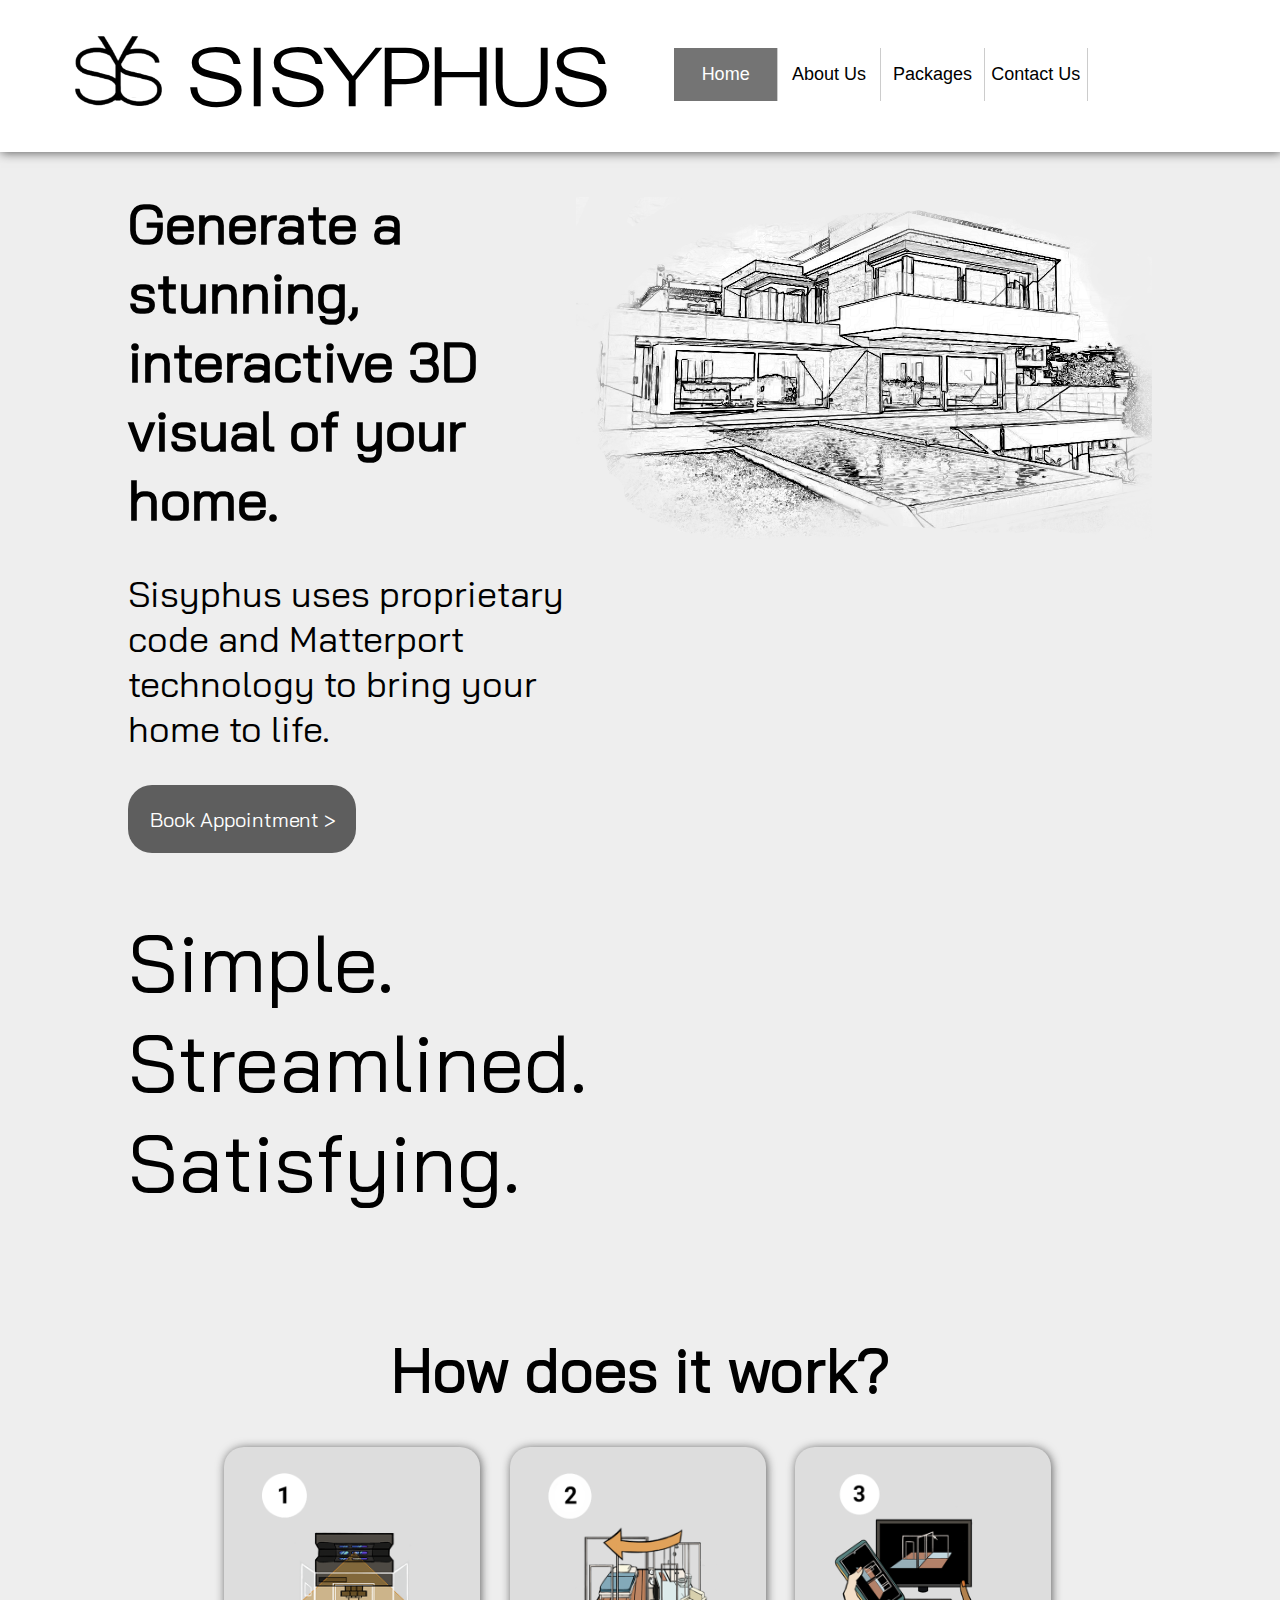
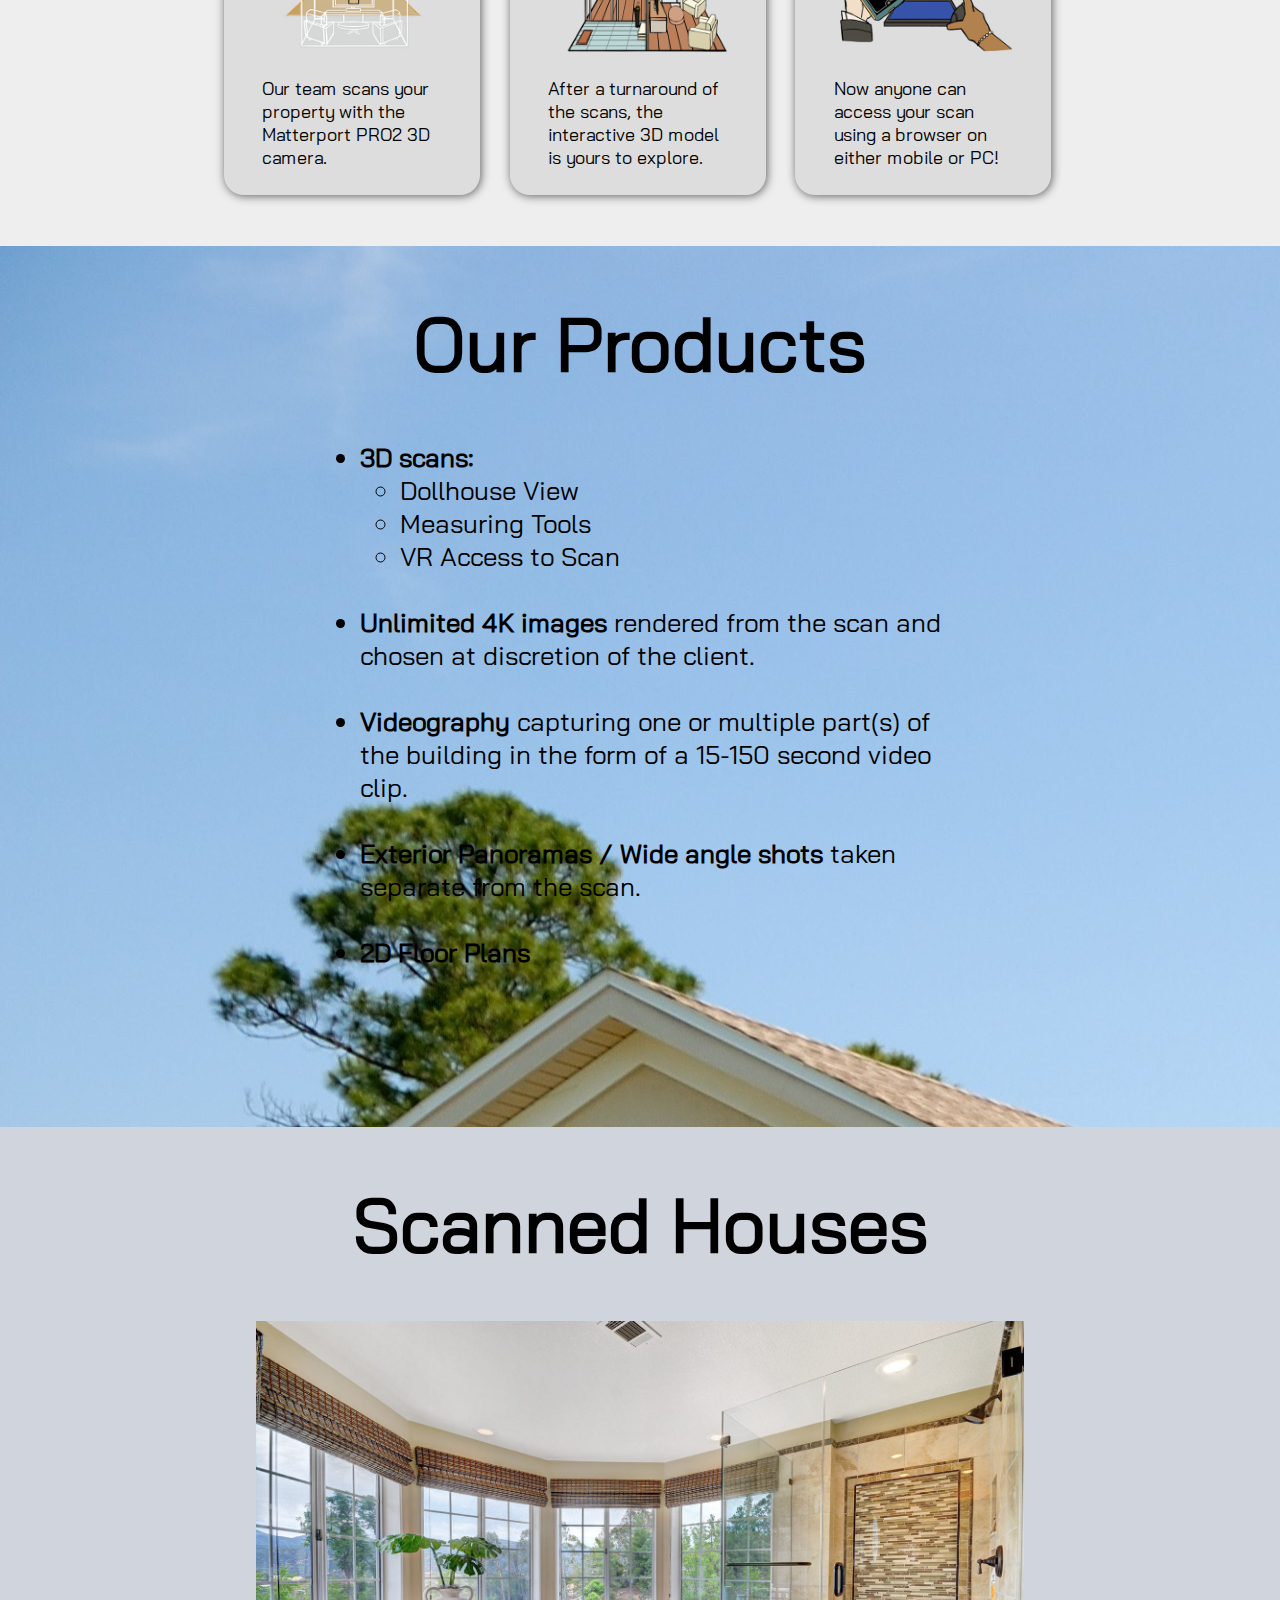
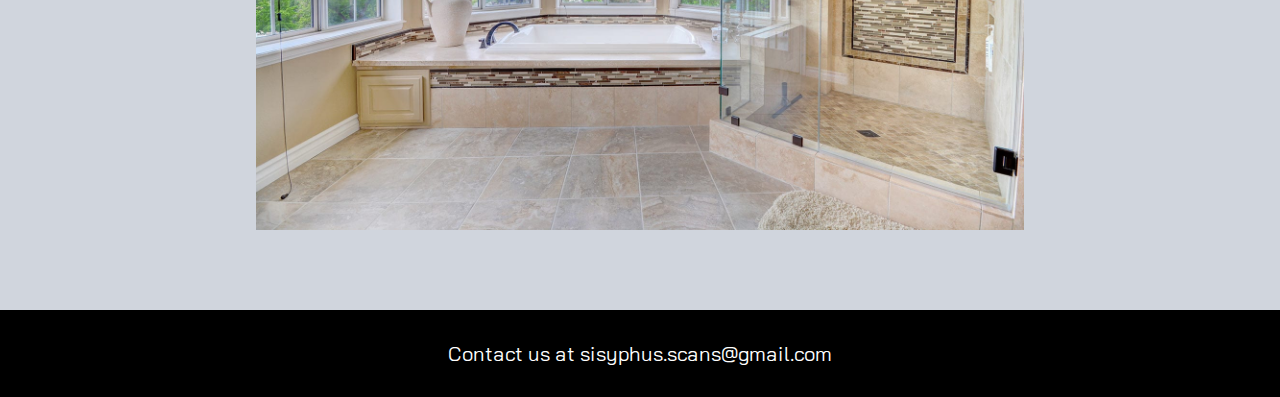
==== index.html @ 2f31d8e6 "Improved Responsive Support" ====
<!DOCTYPE html PUBLIC "-//W3C//DTD XHTML 1.0 Transitional//EN" "http://www.w3.org/TR/xhtml1/DTD/xhtml1-transitional.dtd">

<html xmlns="http://www.w3.org/1999/xhtml">

    <head>
        <meta http-equiv="Content-Type" content="text/html; charset=utf-8" />
        <meta name="viewport" content="width=device-width, initial-scale=1.0">

        <title>Home</title>

        <script defer src="scripts/slideshow.js"></script>
        <link rel="stylesheet" href="stylesheets/styles.css"/>
        <link rel="shortcut icon" type="image/png" href="resources/favicon-32x32.png"/>
    </head>

    <body>
        <div class="topnav">
            <a id="nav_start" href="contact.html">Contact Us</a>
            <a href="packages.html">Packages</a>
            <a href="about_us.html">About Us</a>
            <a class="active" href="index.html">Home</a>

            <div id="title_box">
                <h1>SISYPHUS</h1>
                <img src="resources/logo.png" >
            </div>
        </div>
        
        <div class="content">
            <div id="i_strip_1">
                <div id="i_strip_1_box">
                    <div id="i_strip_1_img_1">
                        <img src="resources/wireframe.png" />
                    </div>
                    <div id="i_strip_1_text">
                        <h1>Generate a stunning, interactive 3D visual of your home.</h1>
                        <p>Sisyphus uses proprietary code and Matterport technology to bring your home to life.</p>
                        <br/>
                        <a href="contact.html">Book Appointment ></a>
                        <p style="font-size: 80px; width: 240px;">Simple. Streamlined. Satisfying.</p>
                    </div>
                </div>
            </div>

            <div id="i_strip_2">
                <h1>How does it work?</h1>
                <div id="i_strip_2_box_1">
                    <img src="resources/banner_1.png" />
                    <p>Our team scans your property with the Matterport PRO2 3D camera.</p>
                </div>
                <div id="i_strip_2_box_2">
                    <img src="resources/banner_2.png" />
                    <p>After a turnaround of the scans, the interactive 3D model is yours to explore.</p>
                </div>
                <div id="i_strip_2_box_3">
                    <img src="resources/banner_3.png" />
                    <p>Now anyone can access your scan using a browser on either mobile or PC!</p>
                </div>
            </div>

            <div id="i_strip_3">
                <div id="i_strip_3_text">
                    <h1>Our Products</h1>
                    <ul id="product_list">
                        <li>
                            <strong>3D scans:</strong>
                        </li>
                        <li style="list-style-type:none">
                            <ul>
                                <li>Dollhouse View</li>
                                <li>Measuring Tools</li>
                                <li>VR Access to Scan</li>
                            </ul>
                        </li>
                        <br/>
                        <li><strong>Unlimited 4K images</strong> rendered from the scan and chosen at discretion of the client.</li>
                        <br/>
                        <li><strong>Videography</strong> capturing one or multiple part(s) of the building in the form of a 15-150 second video clip.</li>
                        <br/>
                        <li><strong>Exterior Panoramas / Wide angle shots</strong> taken separate from the scan.</li>
                        <br/>
                        <li><strong>2D Floor Plans</strong></li>
                        <br/>
                        <br/>
                        <br/>
                        <br/>
                    </ul>
                </div>
            </div>

            <div id="i_strip_4">
                <h1>Scanned Houses</h1>

                <div class="slideshow">
                    <img class="slide" src="resources/1.png"/>
                    <img class="slide" src="resources/2.png"/>
                    <img class="slide" src="resources/3.png"/>
                    <img class="slide" src="resources/4.png"/>
                    <img class="slide" src="resources/5.png"/>
                    <img class="slide" src="resources/6.png"/>
                </div>

                <br/>
                <br/>
                <br/>
                <br/>
            </div>

            <div class="footer">
                <p>Contact us at sisyphus.scans@gmail.com</p>
            </div>
        </div>
    </body>
</html>
---- stylesheets/styles.css ----
@charset "utf-8";

@font-face {
	font-family: Fahkwang; 
	src: url("../fonts/Fahkwang-ExtraLight.ttf");
}

@font-face {
	font-family: BaiJamjuree;
	src: url("../fonts/BaiJamjuree-Regular.ttf");
}

/*
###################################
Desktop Medium Layout
###################################
*/

@media screen and (min-width: 1600px) {
	/* Navigation Bar */

	.topnav a {
		float: right;
		color: #000;
		text-align: center;
		padding: 16px 0px 16px 0px;
		margin: 48.32px 0px 48.32px 0px;
		width: 8%;
		text-decoration: none;
		font-size: 20px;
		font-family: Helvetica;
		transition: background-color 0.25s ease;
		border-right: solid 1px #CCC;
	}

	.topnav #title_box h1 {
		font-family: Fahkwang;
		font-size: 80px;
		margin: 24px 5% 24px 0px;
		overflow: hidden;
		float: right;
	}

	.topnav #title_box img {
		height: 70px;
		margin: 36px 2% 12px 0px;
		overflow: hidden;
		float: right;
	}

	.topnav {
		background-color: #FFF;
		overflow: hidden;
		top: 0;
		width: 100vw;
		box-shadow: 1px 1px 10px rgb(94, 94, 94);
		position: relative;
		z-index: 1000;
	}

	.topnav a:hover {
		background-color: #ddd;
		color: black;
	}

	.topnav a.active:hover {
		background-color: #ddd;
		color: black;
	}

	.topnav a.active {
		background-color: rgb(116, 116, 116);
		color: white;
	}

	#nav_start {
		margin: 48.32px 25% 48.32px 0px;
	}

	/* Page Setup */

	body {
		margin: 0;
		max-width: 100vw;
		overflow-x: hidden;
		font-family: BaiJamjuree;
		background-color: #EEEEEE;
	}

	.content {
		margin: 0;
	}

	/* Footer */

	.footer {
		background-color: #000;
		float: left;
		position: relative;
		width: 100vw;
		text-align: center;
		color: #fff;
	}

	.footer p {
		padding: 11px 0px 11px 0px;
		font-size: 20px;
	}

	/*
	###############################
	Styling elements for index.html
	###############################
	*/

	/* Div Strip 1 */

	#i_strip_1_box h1 {
		font-size: 55px;
	}

	#i_strip_1_box p {
		font-size: 36px;
	}

	#i_strip_1 {
		float: left;
		width: 100%;
	}

	#i_strip_1_box {
		margin: 0px 10vw 0px 10vw;
		width: 80vw;
	}

	#i_strip_1_text {
		margin: 0px 50% 0px 0px;
		float: left;
		width: 35vw;
	}

	#i_strip_1_img_1 {
		margin: 0px 0px 0px 50%;
		width: 35vw;
		float: right;
		position: relative;
	}

	#i_strip_1_img_1 img {
		width: 45vw;
		top: 5vh;
		right: 0px;
		position: absolute;
	}

	#i_strip_1_text a {
		color: #FFF;
		padding: 21.6px;
		background-color: rgb(94, 94, 94);
		border-radius: 24px;
		text-decoration: none;
		font-size: 20px;
		transition: background-color 0.25s ease;
	}

	#i_strip_1_text a:hover {
		background-color: #b99e16;
		color: #000;
	}

	/* Div Strip 2 */

	#i_strip_2 {
		float: left;
		width: 100vw;
	}

	#i_strip_2_box_1 {
		display: inline-block;
		background-color: #DDD;
		width: 20%;
		margin: 0px 2% 4% 17.5%;
		border-radius: 20px;
		box-shadow: 1px 1px 10px rgb(94, 94, 94);
	}

	#i_strip_2_box_1 img {
		width: 70%;
		margin: 10% 15% 10% 15%;
	}

	#i_strip_2_box_1 p {
		width: 70%;
		margin: 0px 15% 10% 15%;
		text-align: left;
		font-size: 20px;
	}

	#i_strip_2_box_2 {
		display: inline-block;
		background-color: #DDD;
		width: 20%;
		border-radius: 20px;
		box-shadow: 1px 1px 10px rgb(94, 94, 94);
	}

	#i_strip_2_box_2 img {
		width: 70%;
		margin: 10% 15% 10% 15%;
	}

	#i_strip_2_box_2 p {
		width: 70%;
		margin: 0px 15% 10% 15%;
		text-align: left;
		font-size: 20px;
	}

	#i_strip_2_box_3 {
		display: inline-block;
		background-color: #DDD;
		width: 20%;
		margin: 0px 0% 4% 2%;
		border-radius: 20px;
		box-shadow: 1px 1px 10px rgb(94, 94, 94);
	}

	#i_strip_2_box_3 img {
		width: 70%;
		margin: 10% 15% 10% 15%;
	}

	#i_strip_2_box_3 p {
		width: 70%;
		margin: 0px 15% 10% 15%;
		text-align: left;
		font-size: 20px;
	}

	#i_strip_2 h1 {
		text-align: center;
		font-size: 60px;
	}

	/* Div Strip 3 */

	#i_strip_3 {
		background-image: url("../resources/background_strip3.jpg");
		float: left;
		position: relative;
		width: 100vw;
	}

	#i_strip_3_box {
		width: 50vw;
		position: relative;
		left: 25vw;
		right: 25vw;
	}

	#i_strip_3_text {
		width: 50vw;
		margin: 0px 25vw 0px 25vw;
	}

	#i_strip_3_text #product_list {
		position: relative;
		font-size: 26px;
	}

	#i_strip_3_text h1 {
		font-size: 75px;
		text-align: center;
	}

	/* Div Strip 4 */

	#i_strip_4 {
		background-color: rgb(208, 213, 221);
		float: left;
		position: relative;
		width: 100vw;
		text-align: center;
	}

	#i_strip_4 h1 {
		font-size: 75px;
	}

	.slide {
		width: 60vw;
		margin: 0px 20vw 0px 20vw;
	}

	/*
	###############################
	Styling elements for 404.html
	###############################
	*/

	#e404 h1 {
		font-size: 90px;
		text-align: center;
	}

	#e404 p {
		font-size: 45px;
		text-align: center;
	}

	#e404_homepage_button {
		background-color: rgb(94, 94, 94);
		color: #fff;
		font-size: 30px;
		width: 21vw;
		left: 37.5vw;
		padding: 22px;
		position: absolute;
		display: inline;
		text-align: center;
		border-radius: 30px;
		text-decoration: none;
		transition: background-color 0.25s ease;
	}

	#e404_homepage_button:hover {
		background-color: #b99e16;
		color: #000;
	}

	/*
	###############################
	Styling elements for success.html
	###############################
	*/

	#success h1 {
		font-size: 60px;
		text-align: center;
	}

	#success p {
		font-size: 22px;
		text-align: center;
	}

	#success_homepage_button {
		background-color: rgb(94, 94, 94);
		color: #fff;
		font-size: 16px;
		width: 11vw;
		left: 43vw;
		padding: 22px;
		position: absolute;
		display: inline;
		text-align: center;
		border-radius: 25px;
		text-decoration: none;
		transition: background-color 0.25s ease;
	}

	#success_homepage_button:hover {
		background-color: #b99e16;
		color: #000;
	}

	/*
	###############################
	Styling elements for contact.html
	###############################
	*/

	.c_main {
		position: relative;
		width: 35vw;
		left: 32.5vw;
	}

	#contact_form input[type=text] {
		padding: 8px;
		width: 100%;
		border: none;
		border-bottom: solid 2px rgb(94, 94, 94);
		font-family: BaiJamjuree;
		font-size: 20px;
		transition: border-bottom 0.15s ease;
		background: none;
	}

	#contact_form textarea {
		resize: none;
		width: 34.9vw;
		height: 10vh;
		border: none;
		border-bottom: solid 2px rgb(94, 94, 94);
		font-family: BaiJamjuree;
		font-size: 20px;
		transition: border-bottom 0.15s ease;
		background: none;
	}

	#contact_form label {
		font-size: 18px;
		margin-top: 7vh;
		display: block;
	}

	.left {
		display: inline-block;
		width: 44%;
		margin-right: calc(5vw * 0.35);
	}

	.right {
		display: inline-block;
		width: 44%;
		margin-left: calc(4.3vw * 0.35);
	}

	.full {
		display: inline-block;
		width: 34.3vw;
	}

	.msgbox label {
		margin-top: inherit;
		margin-bottom: 1.5vh;
	}

	#form_submit {
		display: inline-block;
		width: 6.8vw;
		font-size: 18px;
		margin-left: calc(34vw * 0.41);
		margin-top: 3vh;
		margin-bottom: 3vh;
	}

	#form_submit button[type=submit] {
		background-color: rgb(94, 94, 94);
		color: #fff;
		padding: calc(0.5 * (1vh + 1vw));
		padding-left: calc(1 * (1vh + 1vw));
		padding-right: calc(1 * (1vh + 1vw));
		border-radius: calc(0.7 * (1vh + 1vw));
		text-decoration: none;
		transition: background-color 0.25s ease;
		font-family: inherit;
		border: none;
	}

	#form_submit button[type=submit]:hover {
		background-color: #b99e16;
		color: #000;
	}

	#contact_form input:focus {
		outline: none;
		border-bottom: solid 2px #b99e16;
	}

	#contact_form input:focus:hover {
		outline: none;
		border-bottom: solid 2px #b99e16;
	}

	#contact_form input:hover {
		outline: none;
		border-bottom: solid 2px #b99e16;
	}

	#contact_form textarea:focus {
		outline: none;
		border-bottom: solid 2px #b99e16;
	}

	#contact_form textarea:focus:hover {
		outline: none;
		border-bottom: solid 2px #b99e16;
	}

	#contact_form textarea:hover {
		outline: none;
		border-bottom: solid 2px #b99e16;
	}

	/*
	###############################
	Styling elements for packages.html
	###############################
	*/

	#p_title_container {
		width: 100%;
		background-image: url("../resources/matterport.png");
		padding: 200px 25%;
		background-repeat: no-repeat;
		background-size: 101%;
		background-position-x: 1700%;
		background-position-y: 30%;
	}

	#p_title {
		text-align: center;
		padding: 3px;
		width: 50%;
		border: 4px solid #E6DECA;
		background-color: rgba(214, 214, 214, 0.22);
		box-shadow: 1px 1px 3px rgb(0, 0, 0);
	}

	#p_title h1 {
		font-size: 60px;
		color: white;
	}

	#p_main_box_1 {
		background-color: #CCC;
		box-shadow: 1px 1px 10px rgb(94, 94, 94);
		display: inline-block;
		vertical-align: top;
		width: 20%;
		height: 800px;
		margin-top: 3%;
		margin-left: 16%;
		border-radius: 20px;
	}

	#p_main_box_1 h1 {
		text-align: center;
		font-size: 36px;
	}

	#p_main_box_1 h2 {
		text-align: center;
		font-size: 20px;
		font-weight: normal;
	}

	#p_main_box_1 h3 {
		text-align: center;
		font-size: 14px;
		font-weight: normal;
	}

	#p_main_box_1 ul {
		margin-top: 60px;
	}

	#p_main_box_1 ul li {
		font-size: 18px;
		margin-top: 15px;
	}

	#p_main_box_2 {
		background-color: #CCC;
		box-shadow: 1px 1px 10px rgb(94, 94, 94);
		display: inline-block;
		vertical-align: top;
		width: 20%;
		height: 800px;
		margin-top: 3%;
		margin-left: 2%;
		border-radius: 20px;
	}

	#p_main_box_2 h1 {
		text-align: center;
		font-size: 36px;
	}

	#p_main_box_2 h2 {
		text-align: center;
		font-size: 20px;
		font-weight: normal;
	}

	#p_main_box_2 h3 {
		text-align: center;
		font-size: 14px;
		font-weight: normal;
	}

	#p_main_box_2 ul {
		margin-top: 60px;
	}

	#p_main_box_2 ul li {
		font-size: 18px;
		margin-top: 15px;
	}

	#p_main_box_3 {
		background-color: #CCC;
		box-shadow: 1px 1px 10px rgb(94, 94, 94);
		display: inline-block;
		vertical-align: top;
		width: 20%;
		height: 800px;
		margin-top: 3%;
		margin-left: 2%;
		border-radius: 20px;
	}

	#p_main_box_3 h1 {
		text-align: center;
		font-size: 36px;
	}

	#p_main_box_3 h2 {
		text-align: center;
		font-size: 20px;
		font-weight: normal;
	}

	#p_main_box_3 h3 {
		text-align: center;
		font-size: 14px;
		font-weight: normal;
	}

	#p_main_box_3 ul {
		margin-top: 60px;
	}

	#p_main_box_3 ul li {
		font-size: 18px;
		margin-top: 20px;
	}

	#p_main_info {
		display: block;
		background-color: #DDD;
		margin-bottom: 4%;
		width: 50%;
		box-shadow: 1px 1px 10px rgb(94, 94, 94);
		margin-left: 25%;
		margin-right: 25%;
		border-radius: 20px;
	}

	#p_main_info ul {
		padding-bottom: 5%;
	}

	#p_main_info ul li {
		font-size: 22px;
		margin-top: 20px;
	}

	#p_main_info h1 {
		text-align: center;
		padding: 3%;
	}
}

/*
###################################
Desktop Small Layout
###################################
*/

@media screen and (min-width: 1280px) and (max-width: 1599px) {
	.topnav a {
		float: right;
		color: #000;
		text-align: center;
		padding: 16px 0px 16px 0px;
		margin: 48.32px 0px 48.32px 0px;
		width: 8%;
		text-decoration: none;
		font-size: 18px;
		font-family: Helvetica;
		transition: background-color 0.25s ease;
		border-right: solid 1px #CCC;
	}

	.topnav #title_box h1 {
		font-family: Fahkwang;
		font-size: 80px;
		margin: 24px 5% 24px 0px;
		overflow: hidden;
		float: right;
	}

	.topnav #title_box img {
		height: 70px;
		margin: 36px 2% 12px 0px;
		overflow: hidden;
		float: right;
	}

	.topnav {
		background-color: #FFF;
		overflow: hidden;
		top: 0;
		width: 100vw;
		box-shadow: 1px 1px 10px rgb(94, 94, 94);
		position: relative;
		z-index: 1000;
	}

	.topnav a:hover {
		background-color: #ddd;
		color: black;
	}

	.topnav a.active:hover {
		background-color: #ddd;
		color: black;
	}

	.topnav a.active {
		background-color: rgb(116, 116, 116);
		color: white;
	}

	#nav_start {
		margin: 48.32px 15% 48.32px 0px;
	}

	/* Page Setup */

	body {
		margin: 0;
		max-width: 100vw;
		overflow-x: hidden;
		font-family: BaiJamjuree;
		background-color: #EEEEEE;
	}

	.content {
		margin: 0;
	}

	/* Footer */

	.footer {
		background-color: #000;
		float: left;
		position: relative;
		width: 100vw;
		text-align: center;
		color: #fff;
	}

	.footer p {
		padding: 11px 0px 11px 0px;
		font-size: 20px;
	}

	/*
	###############################
	Styling elements for index.html
	###############################
	*/

	/* Div Strip 1 */

	#i_strip_1_box h1 {
		font-size: 55px;
	}

	#i_strip_1_box p {
		font-size: 36px;
	}

	#i_strip_1 {
		float: left;
		width: 100%;
	}

	#i_strip_1_box {
		margin: 0px 10vw 0px 10vw;
		width: 80vw;
	}

	#i_strip_1_text {
		margin: 0px 50% 0px 0px;
		float: left;
		width: 35vw;
	}

	#i_strip_1_img_1 {
		margin: 0px 0px 0px 50%;
		width: 35vw;
		float: right;
		position: relative;
	}

	#i_strip_1_img_1 img {
		width: 45vw;
		top: 5vh;
		right: 0px;
		position: absolute;
	}

	#i_strip_1_text a {
		color: #FFF;
		padding: 21.6px;
		background-color: rgb(94, 94, 94);
		border-radius: 24px;
		text-decoration: none;
		font-size: 20px;
		transition: background-color 0.25s ease;
	}

	#i_strip_1_text a:hover {
		background-color: #b99e16;
		color: #000;
	}

	/* Div Strip 2 */

	#i_strip_2 {
		float: left;
		width: 100vw;
	}

	#i_strip_2_box_1 {
		display: inline-block;
		background-color: #DDD;
		width: 20%;
		margin: 0px 2% 4% 17.5%;
		border-radius: 20px;
		box-shadow: 1px 1px 10px rgb(94, 94, 94);
	}

	#i_strip_2_box_1 img {
		width: 70%;
		margin: 10% 15% 10% 15%;
	}

	#i_strip_2_box_1 p {
		width: 70%;
		margin: 0px 15% 10% 15%;
		text-align: left;
		font-size: 18px;
	}

	#i_strip_2_box_2 {
		display: inline-block;
		background-color: #DDD;
		width: 20%;
		border-radius: 20px;
		box-shadow: 1px 1px 10px rgb(94, 94, 94);
	}

	#i_strip_2_box_2 img {
		width: 70%;
		margin: 10% 15% 10% 15%;
	}

	#i_strip_2_box_2 p {
		width: 70%;
		margin: 0px 15% 10% 15%;
		text-align: left;
		font-size: 18px;
	}

	#i_strip_2_box_3 {
		display: inline-block;
		background-color: #DDD;
		width: 20%;
		margin: 0px 0% 4% 2%;
		border-radius: 20px;
		box-shadow: 1px 1px 10px rgb(94, 94, 94);
	}

	#i_strip_2_box_3 img {
		width: 70%;
		margin: 10% 15% 10% 15%;
	}

	#i_strip_2_box_3 p {
		width: 70%;
		margin: 0px 15% 10% 15%;
		text-align: left;
		font-size: 18px;
	}

	#i_strip_2 h1 {
		text-align: center;
		font-size: 60px;
	}

	/* Div Strip 3 */

	#i_strip_3 {
		background-image: url("../resources/background_strip3.jpg");
		float: left;
		position: relative;
		width: 100vw;
	}

	#i_strip_3_box {
		width: 50vw;
		position: relative;
		left: 25vw;
		right: 25vw;
	}

	#i_strip_3_text {
		width: 50vw;
		margin: 0px 25vw 0px 25vw;
	}

	#i_strip_3_text #product_list {
		position: relative;
		font-size: 26px;
	}

	#i_strip_3_text h1 {
		font-size: 75px;
		text-align: center;
	}

	/* Div Strip 4 */

	#i_strip_4 {
		background-color: rgb(208, 213, 221);
		float: left;
		position: relative;
		width: 100vw;
		text-align: center;
	}

	#i_strip_4 h1 {
		font-size: 75px;
	}

	.slide {
		width: 60vw;
		margin: 0px 20vw 0px 20vw;
	}

	/*
	###############################
	Styling elements for 404.html
	###############################
	*/

	#e404 h1 {
		font-size: 90px;
		text-align: center;
	}

	#e404 p {
		font-size: 45px;
		text-align: center;
	}

	#e404_homepage_button {
		background-color: rgb(94, 94, 94);
		color: #fff;
		font-size: 30px;
		width: 21vw;
		left: 37.5vw;
		padding: 22px;
		position: absolute;
		display: inline;
		text-align: center;
		border-radius: 30px;
		text-decoration: none;
		transition: background-color 0.25s ease;
	}

	#e404_homepage_button:hover {
		background-color: #b99e16;
		color: #000;
	}

	/*
	###############################
	Styling elements for success.html
	###############################
	*/

	#success h1 {
		font-size: 60px;
		text-align: center;
	}

	#success p {
		font-size: 22px;
		text-align: center;
	}

	#success_homepage_button {
		background-color: rgb(94, 94, 94);
		color: #fff;
		font-size: 16px;
		width: 11vw;
		left: 43vw;
		padding: 22px;
		position: absolute;
		display: inline;
		text-align: center;
		border-radius: 25px;
		text-decoration: none;
		transition: background-color 0.25s ease;
	}

	#success_homepage_button:hover {
		background-color: #b99e16;
		color: #000;
	}

	/*
	###############################
	Styling elements for contact.html
	###############################
	*/

	.c_main {
		position: relative;
		width: 35vw;
		left: 32.5vw;
	}

	#contact_form input[type=text] {
		padding: 8px;
		width: 100%;
		border: none;
		border-bottom: solid 2px rgb(94, 94, 94);
		font-family: BaiJamjuree;
		font-size: 20px;
		transition: border-bottom 0.15s ease;
		background: none;
	}

	#contact_form textarea {
		resize: none;
		width: 34.9vw;
		height: 10vh;
		border: none;
		border-bottom: solid 2px rgb(94, 94, 94);
		font-family: BaiJamjuree;
		font-size: 20px;
		transition: border-bottom 0.15s ease;
		background: none;
	}

	#contact_form label {
		font-size: 18px;
		margin-top: 7vh;
		display: block;
	}

	.left {
		display: inline-block;
		width: 44%;
		margin-right: calc(5vw * 0.35);
	}

	.right {
		display: inline-block;
		width: 44%;
		margin-left: calc(4.3vw * 0.35);
	}

	.full {
		display: inline-block;
		width: 34.3vw;
	}

	.msgbox label {
		margin-top: inherit;
		margin-bottom: 1.5vh;
	}

	#form_submit {
		display: inline-block;
		width: 6.8vw;
		font-size: 18px;
		margin-left: calc(34vw * 0.41);
		margin-top: 3vh;
		margin-bottom: 3vh;
	}

	#form_submit button[type=submit] {
		background-color: rgb(94, 94, 94);
		color: #fff;
		padding: calc(0.5 * (1vh + 1vw));
		padding-left: calc(1 * (1vh + 1vw));
		padding-right: calc(1 * (1vh + 1vw));
		border-radius: calc(0.7 * (1vh + 1vw));
		text-decoration: none;
		transition: background-color 0.25s ease;
		font-family: inherit;
		border: none;
	}

	#form_submit button[type=submit]:hover {
		background-color: #b99e16;
		color: #000;
	}

	#contact_form input:focus {
		outline: none;
		border-bottom: solid 2px #b99e16;
	}

	#contact_form input:focus:hover {
		outline: none;
		border-bottom: solid 2px #b99e16;
	}

	#contact_form input:hover {
		outline: none;
		border-bottom: solid 2px #b99e16;
	}

	#contact_form textarea:focus {
		outline: none;
		border-bottom: solid 2px #b99e16;
	}

	#contact_form textarea:focus:hover {
		outline: none;
		border-bottom: solid 2px #b99e16;
	}

	#contact_form textarea:hover {
		outline: none;
		border-bottom: solid 2px #b99e16;
	}

	/*
	###############################
	Styling elements for packages.html
	###############################
	*/

	#p_title_container {
		width: 100%;
		background-image: url("../resources/matterport.png");
		padding: 200px 25%;
		background-repeat: no-repeat;
		background-size: 101%;
		background-position-x: 1700%;
		background-position-y: 30%;
	}

	#p_title {
		text-align: center;
		padding: 3px;
		width: 50%;
		border: 4px solid #E6DECA;
		background-color: rgba(214, 214, 214, 0.22);
		box-shadow: 1px 1px 3px rgb(0, 0, 0);
	}

	#p_title h1 {
		font-size: 60px;
		color: white;
	}

	#p_main_box_1 {
		background-color: #CCC;
		box-shadow: 1px 1px 10px rgb(94, 94, 94);
		display: inline-block;
		vertical-align: top;
		width: 20%;
		height: 800px;
		margin-top: 3%;
		margin-left: 16%;
		border-radius: 20px;
	}

	#p_main_box_1 h1 {
		text-align: center;
		font-size: 36px;
	}

	#p_main_box_1 h2 {
		text-align: center;
		font-size: 20px;
		font-weight: normal;
	}

	#p_main_box_1 h3 {
		text-align: center;
		font-size: 14px;
		font-weight: normal;
	}

	#p_main_box_1 ul {
		margin-top: 60px;
	}

	#p_main_box_1 ul li {
		font-size: 18px;
		margin-top: 15px;
	}

	#p_main_box_2 {
		background-color: #CCC;
		box-shadow: 1px 1px 10px rgb(94, 94, 94);
		display: inline-block;
		vertical-align: top;
		width: 20%;
		height: 800px;
		margin-top: 3%;
		margin-left: 2%;
		border-radius: 20px;
	}

	#p_main_box_2 h1 {
		text-align: center;
		font-size: 36px;
	}

	#p_main_box_2 h2 {
		text-align: center;
		font-size: 20px;
		font-weight: normal;
	}

	#p_main_box_2 h3 {
		text-align: center;
		font-size: 14px;
		font-weight: normal;
	}

	#p_main_box_2 ul {
		margin-top: 60px;
	}

	#p_main_box_2 ul li {
		font-size: 18px;
		margin-top: 15px;
	}

	#p_main_box_3 {
		background-color: #CCC;
		box-shadow: 1px 1px 10px rgb(94, 94, 94);
		display: inline-block;
		vertical-align: top;
		width: 20%;
		height: 800px;
		margin-top: 3%;
		margin-left: 2%;
		border-radius: 20px;
	}

	#p_main_box_3 h1 {
		text-align: center;
		font-size: 36px;
	}

	#p_main_box_3 h2 {
		text-align: center;
		font-size: 20px;
		font-weight: normal;
	}

	#p_main_box_3 h3 {
		text-align: center;
		font-size: 14px;
		font-weight: normal;
	}

	#p_main_box_3 ul {
		margin-top: 60px;
	}

	#p_main_box_3 ul li {
		font-size: 18px;
		margin-top: 20px;
	}

	#p_main_info {
		display: block;
		background-color: #DDD;
		margin-bottom: 4%;
		width: 50%;
		box-shadow: 1px 1px 10px rgb(94, 94, 94);
		margin-left: 25%;
		margin-right: 25%;
		border-radius: 20px;
	}

	#p_main_info ul {
		padding-bottom: 5%;
	}

	#p_main_info ul li {
		font-size: 22px;
		margin-top: 20px;
	}

	#p_main_info h1 {
		text-align: center;
		padding: 3%;
	}
}

/*
#######################################
X-Small Landscape Layout
#######################################
*/

@media screen and (max-width: 1279px) {
	.topnav a {
		display: none;
	}

	.topnav #title_box h1 {
		font-family: Fahkwang;
		font-size: 80px;
		margin: 24px 40% 24px 0px;
		overflow: hidden;
		float: right;
	}

	.topnav #title_box img {
		height: 70px;
		margin: 36px 2% 12px 0px;
		overflow: hidden;
		float: right;
	}

	.topnav {
		background-color: #FFF;
		overflow: hidden;
		top: 0;
		width: 100vw;
		box-shadow: 1px 1px 10px rgb(94, 94, 94);
		position: relative;
		z-index: 1000;
	}

	/*
	.topnav a:hover {
		background-color: #ddd;
		color: black;
	}

	.topnav a.active:hover {
		background-color: #ddd;
		color: black;
	}

	.topnav a.active {
		background-color: rgb(116, 116, 116);
		color: white;
	}

	#nav_start {
		margin: 48.32px 15% 48.32px 0px;
	}
	*/

	/* Page Setup */

	body {
		margin: 0;
		max-width: 100vw;
		overflow-x: hidden;
		font-family: BaiJamjuree;
		background-color: #EEEEEE;
	}

	.content {
		margin: 0;
	}

	/* Footer */

	.footer {
		background-color: #000;
		float: left;
		position: relative;
		width: 100vw;
		text-align: center;
		color: #fff;
	}

	.footer p {
		padding: 11px 0px 11px 0px;
		font-size: 20px;
	}

	/*
	###############################
	Styling elements for index.html
	###############################
	*/

	/* Div Strip 1 */

	#i_strip_1_box h1 {
		font-size: 55px;
	}

	#i_strip_1_box p {
		font-size: 36px;
	}

	#i_strip_1 {
		float: left;
		width: 100%;
	}

	#i_strip_1_box {
		margin: 0px 10vw 0px 10vw;
		width: 80vw;
	}

	#i_strip_1_text {
		margin: 0px 0px 0px 0px;
		width: 100%;
		display: block;
	}

	#i_strip_1_img_1 {
		margin: 0px 0px 0px 0px;
		width: 100%;
	}

	#i_strip_1_img_1 img {
		width: 100%;
	}

	#i_strip_1_text a {
		color: #FFF;
		padding: 21.6px;
		background-color: rgb(94, 94, 94);
		border-radius: 24px;
		text-decoration: none;
		font-size: 20px;
		transition: background-color 0.25s ease;
	}

	#i_strip_1_text a:hover {
		background-color: #b99e16;
		color: #000;
	}

	/* Div Strip 2 */

	#i_strip_2 {
		float: left;
		width: 100vw;
	}

	#i_strip_2_box_1 {
		display: block;
		background-color: #DDD;
		width: 60%;
		margin: 0px 0% 4% 20%;
		border-radius: 20px;
		box-shadow: 1px 1px 10px rgb(94, 94, 94);
	}

	#i_strip_2_box_1 img {
		width: 70%;
		margin: 10% 15% 10% 15%;
	}

	#i_strip_2_box_1 p {
		width: 70%;
		margin: 0px 15% 10% 15%;
		padding: 20px;
		text-align: left;
		font-size: 24px;
	}

	#i_strip_2_box_2 {
		display: block;
		background-color: #DDD;
		width: 60%;
		margin: 0px 0% 4% 20%;
		border-radius: 20px;
		box-shadow: 1px 1px 10px rgb(94, 94, 94);
	}

	#i_strip_2_box_2 img {
		width: 70%;
		margin: 10% 15% 10% 15%;
	}

	#i_strip_2_box_2 p {
		width: 70%;
		margin: 0px 15% 10% 15%;
		padding: 20px;
		text-align: left;
		font-size: 24px;
	}

	#i_strip_2_box_3 {
		display: block;
		background-color: #DDD;
		width: 60%;
		margin: 0px 0% 4% 20%;
		border-radius: 20px;
		box-shadow: 1px 1px 10px rgb(94, 94, 94);
	}

	#i_strip_2_box_3 img {
		width: 70%;
		margin: 10% 15% 10% 15%;
	}

	#i_strip_2_box_3 p {
		width: 70%;
		margin: 0px 15% 10% 15%;
		padding: 20px;
		text-align: left;
		font-size: 24px;
	}

	#i_strip_2 h1 {
		text-align: center;
		font-size: 60px;
	}

	/* Div Strip 3 */

	#i_strip_3 {
		background-image: url("../resources/background_strip3.jpg");
		float: left;
		position: relative;
		width: 100vw;
	}

	#i_strip_3_box {
		width: 80vw;
		position: relative;
		left: 10vw;
		right: 10vw;
	}

	#i_strip_3_text {
		width: 80vw;
		margin: 0px 10vw 0px 10vw;
	}

	#i_strip_3_text #product_list {
		position: relative;
		font-size: 26px;
	}

	#i_strip_3_text h1 {
		font-size: 75px;
		text-align: center;
	}

	/* Div Strip 4 */

	#i_strip_4 {
		background-color: rgb(208, 213, 221);
		float: left;
		position: relative;
		width: 100vw;
		text-align: center;
	}

	#i_strip_4 h1 {
		font-size: 75px;
	}

	.slide {
		width: 80vw;
		margin: 0px 10vw 0px 10vw;
	}

	/*
	###############################
	Styling elements for 404.html
	###############################
	*/

	#e404 h1 {
		font-size: 90px;
		text-align: center;
	}

	#e404 p {
		font-size: 45px;
		text-align: center;
	}

	#e404_homepage_button {
		background-color: rgb(94, 94, 94);
		color: #fff;
		font-size: 30px;
		width: 21vw;
		left: 37.5vw;
		padding: 22px;
		position: absolute;
		display: inline;
		text-align: center;
		border-radius: 30px;
		text-decoration: none;
		transition: background-color 0.25s ease;
	}

	#e404_homepage_button:hover {
		background-color: #b99e16;
		color: #000;
	}

	/*
	###############################
	Styling elements for success.html
	###############################
	*/

	#success h1 {
		font-size: 60px;
		text-align: center;
	}

	#success p {
		font-size: 22px;
		text-align: center;
	}

	#success_homepage_button {
		background-color: rgb(94, 94, 94);
		color: #fff;
		font-size: 16px;
		width: 11vw;
		left: 43vw;
		padding: 22px;
		position: absolute;
		display: inline;
		text-align: center;
		border-radius: 25px;
		text-decoration: none;
		transition: background-color 0.25s ease;
	}

	#success_homepage_button:hover {
		background-color: #b99e16;
		color: #000;
	}

	/*
	###############################
	Styling elements for contact.html
	###############################
	*/

	.c_main {
		position: relative;
		width: 35vw;
		left: 32.5vw;
	}

	#contact_form input[type=text] {
		padding: 8px;
		width: 100%;
		border: none;
		border-bottom: solid 2px rgb(94, 94, 94);
		font-family: BaiJamjuree;
		font-size: 20px;
		transition: border-bottom 0.15s ease;
		background: none;
	}

	#contact_form textarea {
		resize: none;
		width: 34.9vw;
		height: 10vh;
		border: none;
		border-bottom: solid 2px rgb(94, 94, 94);
		font-family: BaiJamjuree;
		font-size: 20px;
		transition: border-bottom 0.15s ease;
		background: none;
	}

	#contact_form label {
		font-size: 18px;
		margin-top: 7vh;
		display: block;
	}

	.left {
		display: inline-block;
		width: 44%;
		margin-right: calc(5vw * 0.35);
	}

	.right {
		display: inline-block;
		width: 44%;
		margin-left: calc(4.3vw * 0.35);
	}

	.full {
		display: inline-block;
		width: 34.3vw;
	}

	.msgbox label {
		margin-top: inherit;
		margin-bottom: 1.5vh;
	}

	#form_submit {
		display: inline-block;
		width: 6.8vw;
		font-size: 18px;
		margin-left: calc(34vw * 0.41);
		margin-top: 3vh;
		margin-bottom: 3vh;
	}

	#form_submit button[type=submit] {
		background-color: rgb(94, 94, 94);
		color: #fff;
		padding: calc(0.5 * (1vh + 1vw));
		padding-left: calc(1 * (1vh + 1vw));
		padding-right: calc(1 * (1vh + 1vw));
		border-radius: calc(0.7 * (1vh + 1vw));
		text-decoration: none;
		transition: background-color 0.25s ease;
		font-family: inherit;
		border: none;
	}

	#form_submit button[type=submit]:hover {
		background-color: #b99e16;
		color: #000;
	}

	#contact_form input:focus {
		outline: none;
		border-bottom: solid 2px #b99e16;
	}

	#contact_form input:focus:hover {
		outline: none;
		border-bottom: solid 2px #b99e16;
	}

	#contact_form input:hover {
		outline: none;
		border-bottom: solid 2px #b99e16;
	}

	#contact_form textarea:focus {
		outline: none;
		border-bottom: solid 2px #b99e16;
	}

	#contact_form textarea:focus:hover {
		outline: none;
		border-bottom: solid 2px #b99e16;
	}

	#contact_form textarea:hover {
		outline: none;
		border-bottom: solid 2px #b99e16;
	}

	/*
	###############################
	Styling elements for packages.html
	###############################
	*/

	#p_title_container {
		width: 100%;
		background-image: url("../resources/matterport.png");
		padding: 200px 25%;
		background-repeat: no-repeat;
		background-size: 101%;
		background-position-x: 1700%;
		background-position-y: 30%;
	}

	#p_title {
		text-align: center;
		padding: 3px;
		width: 50%;
		border: 4px solid #E6DECA;
		background-color: rgba(214, 214, 214, 0.22);
		box-shadow: 1px 1px 3px rgb(0, 0, 0);
	}

	#p_title h1 {
		font-size: 60px;
		color: white;
	}

	#p_main_box_1 {
		background-color: #CCC;
		box-shadow: 1px 1px 10px rgb(94, 94, 94);
		display: inline-block;
		vertical-align: top;
		width: 20%;
		height: 800px;
		margin-top: 3%;
		margin-left: 16%;
		border-radius: 20px;
	}

	#p_main_box_1 h1 {
		text-align: center;
		font-size: 36px;
	}

	#p_main_box_1 h2 {
		text-align: center;
		font-size: 20px;
		font-weight: normal;
	}

	#p_main_box_1 h3 {
		text-align: center;
		font-size: 14px;
		font-weight: normal;
	}

	#p_main_box_1 ul {
		margin-top: 60px;
	}

	#p_main_box_1 ul li {
		font-size: 18px;
		margin-top: 15px;
	}

	#p_main_box_2 {
		background-color: #CCC;
		box-shadow: 1px 1px 10px rgb(94, 94, 94);
		display: inline-block;
		vertical-align: top;
		width: 20%;
		height: 800px;
		margin-top: 3%;
		margin-left: 2%;
		border-radius: 20px;
	}

	#p_main_box_2 h1 {
		text-align: center;
		font-size: 36px;
	}

	#p_main_box_2 h2 {
		text-align: center;
		font-size: 20px;
		font-weight: normal;
	}

	#p_main_box_2 h3 {
		text-align: center;
		font-size: 14px;
		font-weight: normal;
	}

	#p_main_box_2 ul {
		margin-top: 60px;
	}

	#p_main_box_2 ul li {
		font-size: 18px;
		margin-top: 15px;
	}

	#p_main_box_3 {
		background-color: #CCC;
		box-shadow: 1px 1px 10px rgb(94, 94, 94);
		display: inline-block;
		vertical-align: top;
		width: 20%;
		height: 800px;
		margin-top: 3%;
		margin-left: 2%;
		border-radius: 20px;
	}

	#p_main_box_3 h1 {
		text-align: center;
		font-size: 36px;
	}

	#p_main_box_3 h2 {
		text-align: center;
		font-size: 20px;
		font-weight: normal;
	}

	#p_main_box_3 h3 {
		text-align: center;
		font-size: 14px;
		font-weight: normal;
	}

	#p_main_box_3 ul {
		margin-top: 60px;
	}

	#p_main_box_3 ul li {
		font-size: 18px;
		margin-top: 20px;
	}

	#p_main_info {
		display: block;
		background-color: #DDD;
		margin-bottom: 4%;
		width: 50%;
		box-shadow: 1px 1px 10px rgb(94, 94, 94);
		margin-left: 25%;
		margin-right: 25%;
		border-radius: 20px;
	}

	#p_main_info ul {
		padding-bottom: 5%;
	}

	#p_main_info ul li {
		font-size: 22px;
		margin-top: 20px;
	}

	#p_main_info h1 {
		text-align: center;
		padding: 3%;
	}
}
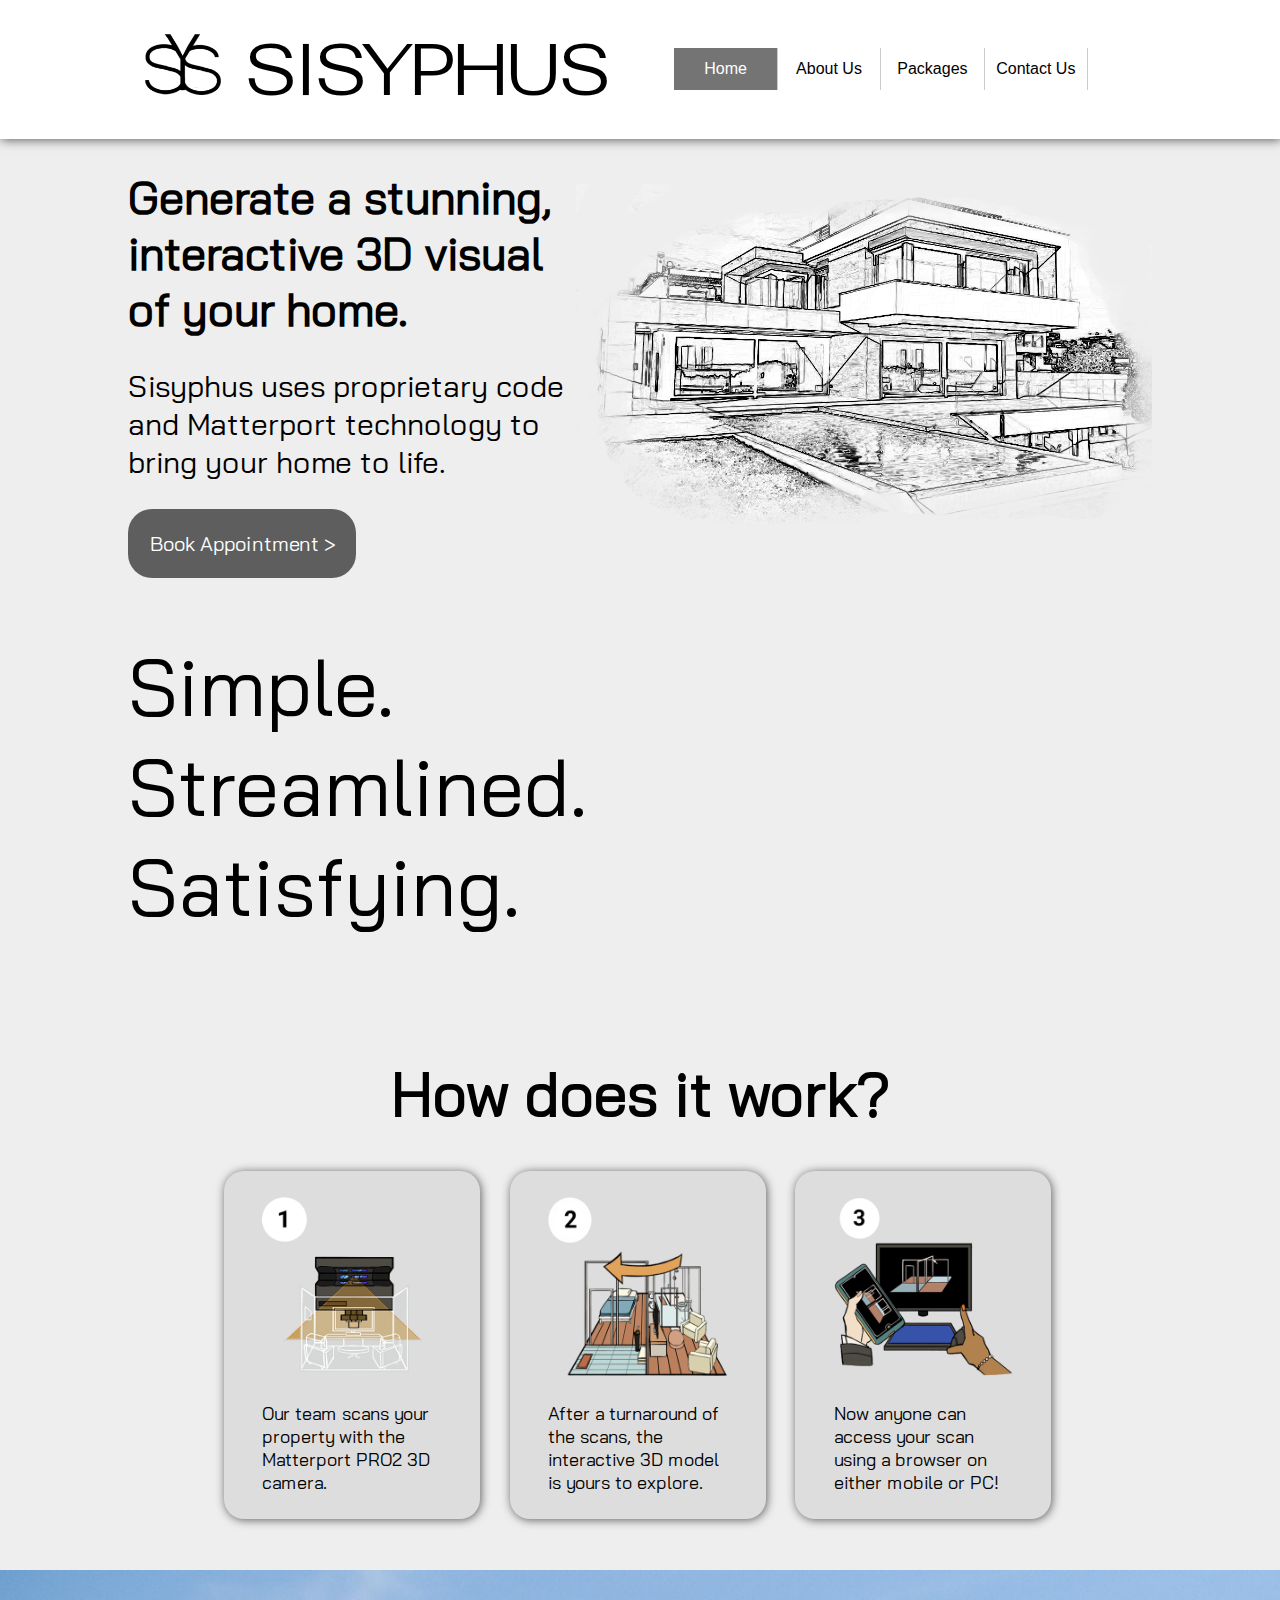
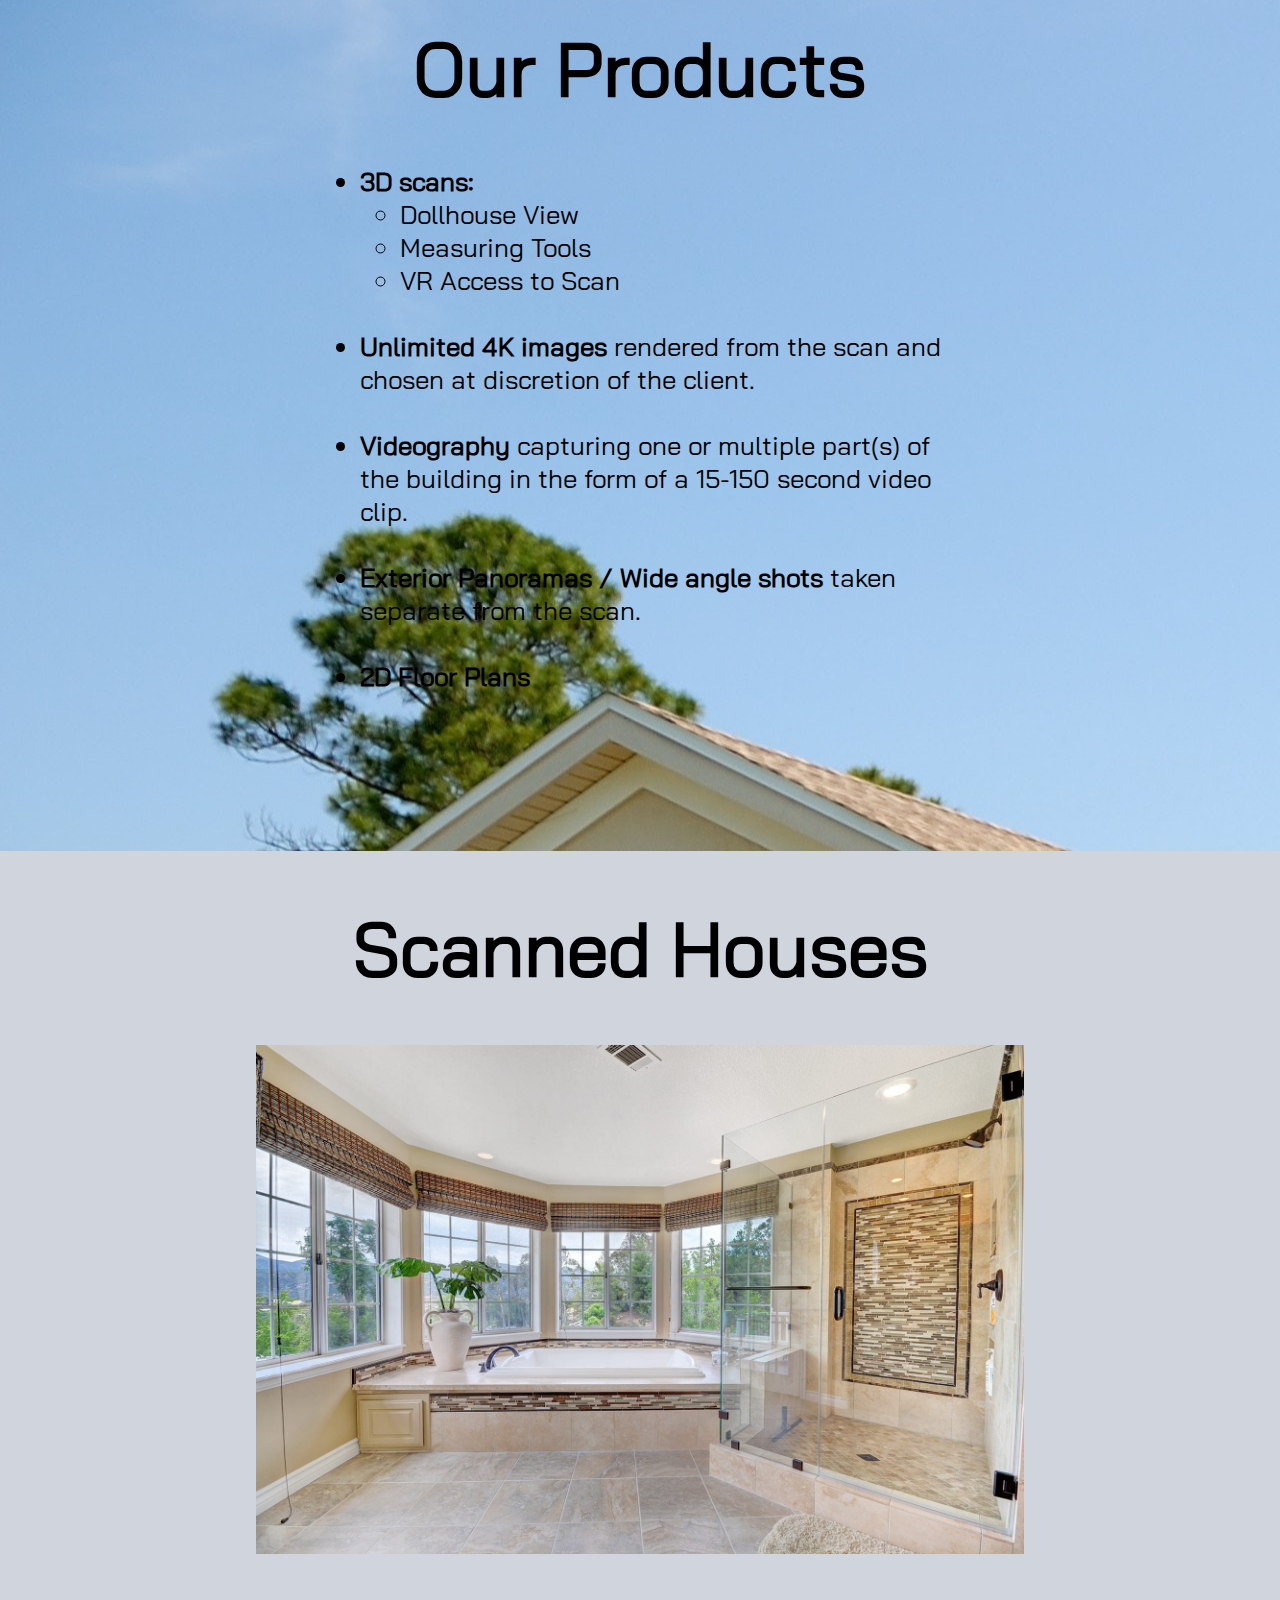
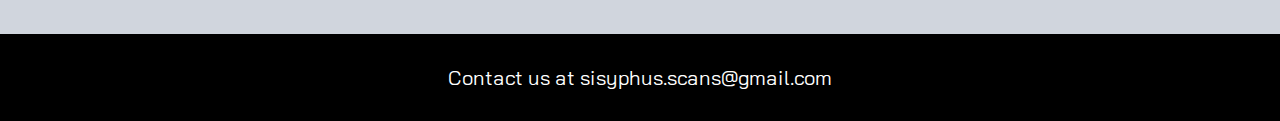
==== commit aa16961e: "More Responsive Updates" ====
--- a/index.html
+++ b/index.html
@@ -9,16 +9,34 @@
         <title>Home</title>
 
         <script defer src="scripts/slideshow.js"></script>
-        <link rel="stylesheet" href="stylesheets/styles.css"/>
+        <script defer src="scripts/dropdown.js"></script>
+        <link rel="stylesheet" href="stylesheets/styles-desk-med.css"/>
+        <link rel="stylesheet" href="stylesheets/styles-desk-small.css"/>
+        <link rel="stylesheet" href="stylesheets/styles-desk-xsmall.css"/>
+        <link rel="stylesheet" href="stylesheets/styles-mob-small.css"/>
+        <link rel="stylesheet" href="stylesheets/styles-mob-xsmall.css"/>
         <link rel="shortcut icon" type="image/png" href="resources/favicon-32x32.png"/>
     </head>
 
     <body>
+        <div id="nav_menu" class="dropdown-content">
+            <a onclick="menuOpen()" id="menu_button">🗙 Close Menu</a>
+            <a href="contact.html">Contact Us</a>
+            <a href="packages.html">Packages</a>
+            <a href="about_us.html">About Us</a>
+            <a href="index.html">Home</a>
+        </div>
+
+
         <div class="topnav">
             <a id="nav_start" href="contact.html">Contact Us</a>
             <a href="packages.html">Packages</a>
             <a href="about_us.html">About Us</a>
             <a class="active" href="index.html">Home</a>
+
+            <div class="dropdown">
+                <button onclick="menuOpen()" class="dropbtn">≡</button>
+            </div>
 
             <div id="title_box">
                 <h1>SISYPHUS</h1>
@@ -37,7 +55,7 @@
                         <p>Sisyphus uses proprietary code and Matterport technology to bring your home to life.</p>
                         <br/>
                         <a href="contact.html">Book Appointment ></a>
-                        <p style="font-size: 80px; width: 240px;">Simple. Streamlined. Satisfying.</p>
+                        <p id="i_strip_1_slogan">Simple. Streamlined. Satisfying.</p>
                     </div>
                 </div>
             </div>
--- a/stylesheets/styles-desk-med.css
+++ b/stylesheets/styles-desk-med.css
@@ -0,0 +1,692 @@
+@charset "utf-8";
+
+@font-face {
+	font-family: Fahkwang; 
+	src: url("../fonts/Fahkwang-ExtraLight.ttf");
+}
+
+@font-face {
+	font-family: BaiJamjuree;
+	src: url("../fonts/BaiJamjuree-Regular.ttf");
+}
+
+/*
+###################################
+Desktop Medium Layout
+###################################
+*/
+
+@media screen and (min-width: 1600px) and (max-width: 1920px) {
+	/* Navigation Bar */
+
+	.topnav a {
+		float: right;
+		color: #000;
+		text-align: center;
+		padding: 16px 0px 16px 0px;
+		margin: 48.32px 0px 48.32px 0px;
+		width: 8%;
+		text-decoration: none;
+		font-size: 20px;
+		font-family: Helvetica;
+		transition: background-color 0.25s ease;
+		border-right: solid 1px #CCC;
+	}
+
+	.topnav #title_box h1 {
+		font-family: Fahkwang;
+		font-size: 80px;
+		margin: 24px 5% 24px 0px;
+		overflow: hidden;
+		float: right;
+	}
+
+	.topnav #title_box img {
+		height: 70px;
+		margin: 36px 2% 12px 0px;
+		overflow: hidden;
+		float: right;
+	}
+
+	.topnav {
+		background-color: #FFF;
+		overflow: hidden;
+		top: 0;
+		width: 100vw;
+		box-shadow: 1px 1px 10px rgb(94, 94, 94);
+		position: relative;
+		z-index: 1000;
+	}
+
+	.dropbtn {
+		display: none;
+	}
+	
+	.dropbtn:hover, .dropbtn:focus {
+		display: none;
+	}
+	
+	.dropdown {
+		display: none;
+	}
+	
+	.dropdown-content {
+		display: none;
+	}
+	
+	.dropdown-content a {
+		display: none;
+	}
+	
+	.dropdown-content a:hover {
+		display: none;
+	}
+	
+	.show {
+		display: none;
+	}
+
+	.topnav a:hover {
+		background-color: #ddd;
+		color: black;
+	}
+
+	.topnav a.active:hover {
+		background-color: #ddd;
+		color: black;
+	}
+
+	.topnav a.active {
+		background-color: rgb(116, 116, 116);
+		color: white;
+	}
+
+	#nav_start {
+		margin: 48.32px 25% 48.32px 0px;
+	}
+
+	/* Page Setup */
+
+	body {
+		margin: 0;
+		max-width: 100vw;
+		overflow-x: hidden;
+		font-family: BaiJamjuree;
+		background-color: #EEEEEE;
+	}
+
+	.content {
+		margin: 0;
+		overflow-x: hidden;
+	}
+
+	/* Footer */
+
+	.footer {
+		background-color: #000;
+		float: left;
+		position: relative;
+		width: 100vw;
+		text-align: center;
+		color: #fff;
+	}
+
+	.footer p {
+		padding: 11px 0px 11px 0px;
+		font-size: 20px;
+	}
+
+	/*
+	###############################
+	Styling elements for index.html
+	###############################
+	*/
+
+	/* Div Strip 1 */
+
+	#i_strip_1_box h1 {
+		font-size: 55px;
+	}
+
+	#i_strip_1_box p {
+		font-size: 36px;
+	}
+
+	#i_strip_1 {
+		float: left;
+		width: 100%;
+	}
+
+	#i_strip_1_box {
+		margin: 0px 10vw 0px 10vw;
+		width: 80vw;
+	}
+
+	#i_strip_1_text {
+		margin: 0px 50% 0px 0px;
+		float: left;
+		width: 35vw;
+	}
+
+	#i_strip_1_img_1 {
+		margin: 0px 0px 0px 50%;
+		width: 35vw;
+		float: right;
+		position: relative;
+	}
+
+	#i_strip_1_img_1 img {
+		width: 45vw;
+		top: 5vh;
+		right: 0px;
+		position: absolute;
+	}
+
+	#i_strip_1_text a {
+		color: #FFF;
+		padding: 21.6px;
+		background-color: rgb(94, 94, 94);
+		border-radius: 24px;
+		text-decoration: none;
+		font-size: 20px;
+		transition: background-color 0.25s ease;
+	}
+
+	#i_strip_1_text a:hover {
+		background-color: #b99e16;
+		color: #000;
+	}
+
+	#i_strip_1_slogan {
+		font-size: 80px !important;
+		width: 240px;
+	}
+
+	/* Div Strip 2 */
+
+	#i_strip_2 {
+		float: left;
+		width: 100vw;
+	}
+
+	#i_strip_2_box_1 {
+		display: inline-block;
+		background-color: #DDD;
+		width: 20%;
+		margin: 0px 2% 4% 17.5%;
+		border-radius: 20px;
+		box-shadow: 1px 1px 10px rgb(94, 94, 94);
+	}
+
+	#i_strip_2_box_1 img {
+		width: 70%;
+		margin: 10% 15% 10% 15%;
+	}
+
+	#i_strip_2_box_1 p {
+		width: 70%;
+		margin: 0px 15% 10% 15%;
+		text-align: left;
+		font-size: 20px;
+	}
+
+	#i_strip_2_box_2 {
+		display: inline-block;
+		background-color: #DDD;
+		width: 20%;
+		border-radius: 20px;
+		box-shadow: 1px 1px 10px rgb(94, 94, 94);
+	}
+
+	#i_strip_2_box_2 img {
+		width: 70%;
+		margin: 10% 15% 10% 15%;
+	}
+
+	#i_strip_2_box_2 p {
+		width: 70%;
+		margin: 0px 15% 10% 15%;
+		text-align: left;
+		font-size: 20px;
+	}
+
+	#i_strip_2_box_3 {
+		display: inline-block;
+		background-color: #DDD;
+		width: 20%;
+		margin: 0px 0% 4% 2%;
+		border-radius: 20px;
+		box-shadow: 1px 1px 10px rgb(94, 94, 94);
+	}
+
+	#i_strip_2_box_3 img {
+		width: 70%;
+		margin: 10% 15% 10% 15%;
+	}
+
+	#i_strip_2_box_3 p {
+		width: 70%;
+		margin: 0px 15% 10% 15%;
+		text-align: left;
+		font-size: 20px;
+	}
+
+	#i_strip_2 h1 {
+		text-align: center;
+		font-size: 60px;
+	}
+
+	/* Div Strip 3 */
+
+	#i_strip_3 {
+		background-image: url("../resources/background_strip3.jpg");
+		float: left;
+		position: relative;
+		width: 100vw;
+	}
+
+	#i_strip_3_box {
+		width: 50vw;
+		position: relative;
+		left: 25vw;
+		right: 25vw;
+	}
+
+	#i_strip_3_text {
+		width: 50vw;
+		margin: 0px 25vw 0px 25vw;
+	}
+
+	#i_strip_3_text #product_list {
+		position: relative;
+		font-size: 26px;
+	}
+
+	#i_strip_3_text h1 {
+		font-size: 75px;
+		text-align: center;
+	}
+
+	/* Div Strip 4 */
+
+	#i_strip_4 {
+		background-color: rgb(208, 213, 221);
+		float: left;
+		position: relative;
+		width: 100vw;
+		text-align: center;
+	}
+
+	#i_strip_4 h1 {
+		font-size: 75px;
+	}
+
+	.slide {
+		width: 60vw;
+		margin: 0px 20vw 0px 20vw;
+	}
+
+	/*
+	###############################
+	Styling elements for 404.html
+	###############################
+	*/
+
+	#e404 h1 {
+		font-size: 90px;
+		text-align: center;
+	}
+
+	#e404 p {
+		font-size: 45px;
+		text-align: center;
+	}
+
+	#e404_homepage_button {
+		background-color: rgb(94, 94, 94);
+		color: #fff;
+		font-size: 30px;
+		width: 21vw;
+		left: 37.5vw;
+		padding: 22px;
+		position: absolute;
+		display: inline;
+		text-align: center;
+		border-radius: 30px;
+		text-decoration: none;
+		transition: background-color 0.25s ease;
+	}
+
+	#e404_homepage_button:hover {
+		background-color: #b99e16;
+		color: #000;
+	}
+
+	/*
+	###############################
+	Styling elements for success.html
+	###############################
+	*/
+
+	#success h1 {
+		font-size: 60px;
+		text-align: center;
+	}
+
+	#success p {
+		font-size: 22px;
+		text-align: center;
+	}
+
+	#success_homepage_button {
+		background-color: rgb(94, 94, 94);
+		color: #fff;
+		font-size: 16px;
+		width: 11vw;
+		left: 43vw;
+		padding: 22px;
+		position: absolute;
+		display: inline;
+		text-align: center;
+		border-radius: 25px;
+		text-decoration: none;
+		transition: background-color 0.25s ease;
+	}
+
+	#success_homepage_button:hover {
+		background-color: #b99e16;
+		color: #000;
+	}
+
+	/*
+	###############################
+	Styling elements for contact.html
+	###############################
+	*/
+
+	.c_main {
+		position: relative;
+		width: 35vw;
+		left: 32.5vw;
+	}
+
+	#contact_form input[type=text] {
+		padding: 8px;
+		width: 100%;
+		border: none;
+		border-bottom: solid 2px rgb(94, 94, 94);
+		font-family: BaiJamjuree;
+		font-size: 20px;
+		transition: border-bottom 0.15s ease;
+		background: none;
+	}
+
+	#contact_form textarea {
+		resize: none;
+		width: 34.9vw;
+		height: 30vh;
+		border: none;
+		border-bottom: solid 2px rgb(94, 94, 94);
+		font-family: BaiJamjuree;
+		font-size: 20px;
+		transition: border-bottom 0.15s ease;
+		background: none;
+	}
+
+	#contact_form label {
+		font-size: 18px;
+		margin-top: 7vh;
+		display: block;
+	}
+
+	.left {
+		display: inline-block;
+		width: 44%;
+		margin-right: calc(5vw * 0.35);
+	}
+
+	.right {
+		display: inline-block;
+		width: 44%;
+		margin-left: calc(4.3vw * 0.35);
+	}
+
+	.full {
+		display: inline-block;
+		width: 34.3vw;
+	}
+
+	.msgbox label {
+		margin-top: inherit;
+		margin-bottom: 1.5vh;
+	}
+
+	#form_submit {
+		display: inline-block;
+		width: 6.8vw;
+		font-size: 18px;
+		margin-left: calc(34vw * 0.41);
+		margin-top: 6vh;
+		margin-bottom: 6vh;
+	}
+
+	#form_submit button[type=submit] {
+		background-color: rgb(94, 94, 94);
+		color: #fff;
+		padding: 15px;
+		padding-left: 30px;
+		padding-right: 30px;
+		border-radius: 21px;
+		text-decoration: none;
+		transition: background-color 0.25s ease;
+		font-family: inherit;
+		border: none;
+	}
+
+	#form_submit button[type=submit]:hover {
+		background-color: #b99e16;
+		color: #000;
+	}
+
+	#contact_form input:focus {
+		outline: none;
+		border-bottom: solid 2px #b99e16;
+	}
+
+	#contact_form input:focus:hover {
+		outline: none;
+		border-bottom: solid 2px #b99e16;
+	}
+
+	#contact_form input:hover {
+		outline: none;
+		border-bottom: solid 2px #b99e16;
+	}
+
+	#contact_form textarea:focus {
+		outline: none;
+		border-bottom: solid 2px #b99e16;
+	}
+
+	#contact_form textarea:focus:hover {
+		outline: none;
+		border-bottom: solid 2px #b99e16;
+	}
+
+	#contact_form textarea:hover {
+		outline: none;
+		border-bottom: solid 2px #b99e16;
+	}
+
+	/*
+	###############################
+	Styling elements for packages.html
+	###############################
+	*/
+
+	#p_title_container {
+		width: 100%;
+		background-image: url("../resources/matterport.png");
+		padding: 200px 25%;
+		background-repeat: no-repeat;
+		background-size: 75%;
+		background-position-x: -15%;
+		background-position-y: 50%;
+	}
+
+	#p_title {
+		text-align: center;
+		padding: 3px;
+		width: 50%;
+		border: 4px solid #E6DECA;
+		background-color: rgba(214, 214, 214, 0.22);
+		box-shadow: 1px 1px 3px rgb(0, 0, 0);
+	}
+
+	#p_title h1 {
+		font-size: 60px;
+		color: white;
+	}
+
+	#p_main_box_1 {
+		background-color: #CCC;
+		box-shadow: 1px 1px 10px rgb(94, 94, 94);
+		display: inline-block;
+		vertical-align: top;
+		width: 20%;
+		height: 800px;
+		margin-top: 3%;
+		margin-left: 16%;
+		border-radius: 20px;
+	}
+
+	#p_main_box_1 h1 {
+		text-align: center;
+		font-size: 36px;
+	}
+
+	#p_main_box_1 h2 {
+		text-align: center;
+		font-size: 20px;
+		font-weight: normal;
+	}
+
+	#p_main_box_1 h3 {
+		text-align: center;
+		font-size: 14px;
+		font-weight: normal;
+	}
+
+	#p_main_box_1 ul {
+		margin-top: 60px;
+	}
+
+	#p_main_box_1 ul li {
+		font-size: 18px;
+		margin-top: 15px;
+		margin-right: 10px;
+	}
+
+	#p_main_box_2 {
+		background-color: #CCC;
+		box-shadow: 1px 1px 10px rgb(94, 94, 94);
+		display: inline-block;
+		vertical-align: top;
+		width: 20%;
+		height: 800px;
+		margin-top: 3%;
+		margin-left: 2%;
+		border-radius: 20px;
+	}
+
+	#p_main_box_2 h1 {
+		text-align: center;
+		font-size: 36px;
+	}
+
+	#p_main_box_2 h2 {
+		text-align: center;
+		font-size: 20px;
+		font-weight: normal;
+	}
+
+	#p_main_box_2 h3 {
+		text-align: center;
+		font-size: 14px;
+		font-weight: normal;
+	}
+
+	#p_main_box_2 ul {
+		margin-top: 60px;
+	}
+
+	#p_main_box_2 ul li {
+		font-size: 18px;
+		margin-top: 15px;
+		margin-right: 10px;
+	}
+
+	#p_main_box_3 {
+		background-color: #CCC;
+		box-shadow: 1px 1px 10px rgb(94, 94, 94);
+		display: inline-block;
+		vertical-align: top;
+		width: 20%;
+		height: 800px;
+		margin-top: 3%;
+		margin-left: 2%;
+		border-radius: 20px;
+	}
+
+	#p_main_box_3 h1 {
+		text-align: center;
+		font-size: 36px;
+	}
+
+	#p_main_box_3 h2 {
+		text-align: center;
+		font-size: 20px;
+		font-weight: normal;
+	}
+
+	#p_main_box_3 h3 {
+		text-align: center;
+		font-size: 14px;
+		font-weight: normal;
+	}
+
+	#p_main_box_3 ul {
+		margin-top: 60px;
+	}
+
+	#p_main_box_3 ul li {
+		font-size: 18px;
+		margin-top: 20px;
+		margin-right: 10px;
+	}
+
+	#p_main_info {
+		display: block;
+		background-color: #DDD;
+		margin-bottom: 4%;
+		width: 50%;
+		box-shadow: 1px 1px 10px rgb(94, 94, 94);
+		margin-left: 25%;
+		margin-right: 25%;
+		border-radius: 20px;
+	}
+
+	#p_main_info ul {
+		padding-bottom: 5%;
+	}
+
+	#p_main_info ul li {
+		font-size: 22px;
+		margin-top: 20px;
+	}
+
+	#p_main_info h1 {
+		text-align: center;
+		padding: 3%;
+	}
+}--- a/stylesheets/styles-desk-small.css
+++ b/stylesheets/styles-desk-small.css
@@ -0,0 +1,690 @@
+@charset "utf-8";
+
+@font-face {
+	font-family: Fahkwang; 
+	src: url("../fonts/Fahkwang-ExtraLight.ttf");
+}
+
+@font-face {
+	font-family: BaiJamjuree;
+	src: url("../fonts/BaiJamjuree-Regular.ttf");
+}
+
+/*
+###################################
+Desktop Small Layout
+###################################
+*/
+
+@media screen and (min-width: 1280px) and (max-width: 1599px) {
+	.topnav a {
+		float: right;
+		color: #000;
+		text-align: center;
+		padding: 12px 0px 12px 0px;
+		margin: 48.32px 0px 48.32px 0px;
+		width: 8%;
+		text-decoration: none;
+		font-size: 16px;
+		font-family: Helvetica;
+		transition: background-color 0.25s ease;
+		border-right: solid 1px #CCC;
+	}
+
+	.topnav #title_box h1 {
+		font-family: Fahkwang;
+		font-size: 69px;
+		margin: 24px 5% 24px 0px;
+		overflow: hidden;
+		float: right;
+	}
+
+	.topnav #title_box img {
+		height: 61px;
+		margin: 34px 2% 18px 0px;
+		overflow: hidden;
+		float: right;
+	}
+
+	.topnav {
+		background-color: #FFF;
+		overflow: hidden;
+		top: 0;
+		width: 100vw;
+		box-shadow: 1px 1px 10px rgb(94, 94, 94);
+		position: relative;
+		z-index: 1000;
+	}
+
+	.topnav a:hover {
+		background-color: #ddd;
+		color: black;
+	}
+
+	.topnav a.active:hover {
+		background-color: #ddd;
+		color: black;
+	}
+
+	.topnav a.active {
+		background-color: rgb(116, 116, 116);
+		color: white;
+	}
+
+	.dropbtn {
+		display: none;
+	}
+	
+	.dropbtn:hover, .dropbtn:focus {
+		display: none;
+	}
+	
+	.dropdown {
+		display: none;
+	}
+	
+	.dropdown-content {
+		display: none;
+	}
+	
+	.dropdown-content a {
+		display: none;
+	}
+	
+	.dropdown-content a:hover {
+		display: none;
+	}
+	
+	.show {
+		display: none;
+	}
+
+	#nav_start {
+		margin: 48.32px 15% 48.32px 0px;
+	}
+
+	/* Page Setup */
+
+	body {
+		margin: 0;
+		max-width: 100vw;
+		overflow-x: hidden;
+		font-family: BaiJamjuree;
+		background-color: #EEEEEE;
+	}
+
+	.content {
+		margin: 0;
+		overflow-x: hidden;
+	}
+
+	/* Footer */
+
+	.footer {
+		background-color: #000;
+		float: left;
+		position: relative;
+		width: 100vw;
+		text-align: center;
+		color: #fff;
+	}
+
+	.footer p {
+		padding: 11px 0px 11px 0px;
+		font-size: 20px;
+	}
+
+	/*
+	###############################
+	Styling elements for index.html
+	###############################
+	*/
+
+	/* Div Strip 1 */
+
+	#i_strip_1_box h1 {
+		font-size: 45px;
+	}
+
+	#i_strip_1_box p {
+		font-size: 30px;
+	}
+
+	#i_strip_1 {
+		float: left;
+		width: 100%;
+	}
+
+	#i_strip_1_box {
+		margin: 0px 10vw 0px 10vw;
+		width: 80vw;
+	}
+
+	#i_strip_1_text {
+		margin: 0px 50% 0px 0px;
+		float: left;
+		width: 35vw;
+	}
+
+	#i_strip_1_img_1 {
+		margin: 0px 0px 0px 50%;
+		width: 35vw;
+		float: right;
+		position: relative;
+	}
+
+	#i_strip_1_img_1 img {
+		width: 45vw;
+		top: 5vh;
+		right: 0px;
+		position: absolute;
+	}
+
+	#i_strip_1_text a {
+		color: #FFF;
+		padding: 21.6px;
+		background-color: rgb(94, 94, 94);
+		border-radius: 24px;
+		text-decoration: none;
+		font-size: 20px;
+		transition: background-color 0.25s ease;
+	}
+
+	#i_strip_1_text a:hover {
+		background-color: #b99e16;
+		color: #000;
+	}
+
+	#i_strip_1_slogan {
+		font-size: 80px !important;
+		width: 240px;
+	}
+
+	/* Div Strip 2 */
+
+	#i_strip_2 {
+		float: left;
+		width: 100vw;
+	}
+
+	#i_strip_2_box_1 {
+		display: inline-block;
+		background-color: #DDD;
+		width: 20%;
+		margin: 0px 2% 4% 17.5%;
+		border-radius: 20px;
+		box-shadow: 1px 1px 10px rgb(94, 94, 94);
+	}
+
+	#i_strip_2_box_1 img {
+		width: 70%;
+		margin: 10% 15% 10% 15%;
+	}
+
+	#i_strip_2_box_1 p {
+		width: 70%;
+		margin: 0px 15% 10% 15%;
+		text-align: left;
+		font-size: 18px;
+	}
+
+	#i_strip_2_box_2 {
+		display: inline-block;
+		background-color: #DDD;
+		width: 20%;
+		border-radius: 20px;
+		box-shadow: 1px 1px 10px rgb(94, 94, 94);
+	}
+
+	#i_strip_2_box_2 img {
+		width: 70%;
+		margin: 10% 15% 10% 15%;
+	}
+
+	#i_strip_2_box_2 p {
+		width: 70%;
+		margin: 0px 15% 10% 15%;
+		text-align: left;
+		font-size: 18px;
+	}
+
+	#i_strip_2_box_3 {
+		display: inline-block;
+		background-color: #DDD;
+		width: 20%;
+		margin: 0px 0% 4% 2%;
+		border-radius: 20px;
+		box-shadow: 1px 1px 10px rgb(94, 94, 94);
+	}
+
+	#i_strip_2_box_3 img {
+		width: 70%;
+		margin: 10% 15% 10% 15%;
+	}
+
+	#i_strip_2_box_3 p {
+		width: 70%;
+		margin: 0px 15% 10% 15%;
+		text-align: left;
+		font-size: 18px;
+	}
+
+	#i_strip_2 h1 {
+		text-align: center;
+		font-size: 60px;
+	}
+
+	/* Div Strip 3 */
+
+	#i_strip_3 {
+		background-image: url("../resources/background_strip3.jpg");
+		float: left;
+		position: relative;
+		width: 100vw;
+	}
+
+	#i_strip_3_box {
+		width: 50vw;
+		position: relative;
+		left: 25vw;
+		right: 25vw;
+	}
+
+	#i_strip_3_text {
+		width: 50vw;
+		margin: 0px 25vw 0px 25vw;
+	}
+
+	#i_strip_3_text #product_list {
+		position: relative;
+		font-size: 26px;
+	}
+
+	#i_strip_3_text h1 {
+		font-size: 75px;
+		text-align: center;
+	}
+
+	/* Div Strip 4 */
+
+	#i_strip_4 {
+		background-color: rgb(208, 213, 221);
+		float: left;
+		position: relative;
+		width: 100vw;
+		text-align: center;
+	}
+
+	#i_strip_4 h1 {
+		font-size: 75px;
+	}
+
+	.slide {
+		width: 60vw;
+		margin: 0px 20vw 0px 20vw;
+	}
+
+	/*
+	###############################
+	Styling elements for 404.html
+	###############################
+	*/
+
+	#e404 h1 {
+		font-size: 90px;
+		text-align: center;
+	}
+
+	#e404 p {
+		font-size: 45px;
+		text-align: center;
+	}
+
+	#e404_homepage_button {
+		background-color: rgb(94, 94, 94);
+		color: #fff;
+		font-size: 30px;
+		width: 21vw;
+		left: 37.5vw;
+		padding: 22px;
+		position: absolute;
+		display: inline;
+		text-align: center;
+		border-radius: 30px;
+		text-decoration: none;
+		transition: background-color 0.25s ease;
+	}
+
+	#e404_homepage_button:hover {
+		background-color: #b99e16;
+		color: #000;
+	}
+
+	/*
+	###############################
+	Styling elements for success.html
+	###############################
+	*/
+
+	#success h1 {
+		font-size: 60px;
+		text-align: center;
+	}
+
+	#success p {
+		font-size: 22px;
+		text-align: center;
+	}
+
+	#success_homepage_button {
+		background-color: rgb(94, 94, 94);
+		color: #fff;
+		font-size: 16px;
+		width: 11vw;
+		left: 43vw;
+		padding: 22px;
+		position: absolute;
+		display: inline;
+		text-align: center;
+		border-radius: 25px;
+		text-decoration: none;
+		transition: background-color 0.25s ease;
+	}
+
+	#success_homepage_button:hover {
+		background-color: #b99e16;
+		color: #000;
+	}
+
+	/*
+	###############################
+	Styling elements for contact.html
+	###############################
+	*/
+
+	.c_main {
+		position: relative;
+		width: 50vw;
+		left: 25vw;
+	}
+
+	#contact_form input[type=text] {
+		padding: 8px;
+		width: 100%;
+		border: none;
+		border-bottom: solid 2px rgb(94, 94, 94);
+		font-family: BaiJamjuree;
+		font-size: 20px;
+		transition: border-bottom 0.15s ease;
+		background: none;
+	}
+
+	#contact_form textarea {
+		resize: none;
+		width: 49.9vw;
+		height: 10vh;
+		border: none;
+		border-bottom: solid 2px rgb(94, 94, 94);
+		font-family: BaiJamjuree;
+		font-size: 20px;
+		transition: border-bottom 0.15s ease;
+		background: none;
+	}
+
+	#contact_form label {
+		font-size: 18px;
+		margin-top: 7vh;
+		display: block;
+	}
+
+	.left {
+		display: inline-block;
+		width: 45.5%;
+		margin-right: calc(5vw * 0.35);
+	}
+
+	.right {
+		display: inline-block;
+		width: 45.5%;
+		margin-left: calc(4.3vw * 0.35);
+	}
+
+	.full {
+		display: inline-block;
+		width: 49.3vw;
+	}
+
+	.msgbox label {
+		margin-top: inherit;
+		margin-bottom: 1.5vh;
+	}
+
+	#form_submit {
+		display: inline-block;
+		width: 6.8vw;
+		font-size: 18px;
+		margin-left: calc(52vw * 0.41);
+		margin-top: 3vh;
+		margin-bottom: 3vh;
+	}
+
+	#form_submit button[type=submit] {
+		background-color: rgb(94, 94, 94);
+		color: #fff;
+		padding: 10px;
+		padding-left: 20px;
+		padding-right: 20px;
+		border-radius: 14px;
+		text-decoration: none;
+		transition: background-color 0.25s ease;
+		font-family: inherit;
+		border: none;
+	}
+
+	#form_submit button[type=submit]:hover {
+		background-color: #b99e16;
+		color: #000;
+	}
+
+	#contact_form input:focus {
+		outline: none;
+		border-bottom: solid 2px #b99e16;
+	}
+
+	#contact_form input:focus:hover {
+		outline: none;
+		border-bottom: solid 2px #b99e16;
+	}
+
+	#contact_form input:hover {
+		outline: none;
+		border-bottom: solid 2px #b99e16;
+	}
+
+	#contact_form textarea:focus {
+		outline: none;
+		border-bottom: solid 2px #b99e16;
+	}
+
+	#contact_form textarea:focus:hover {
+		outline: none;
+		border-bottom: solid 2px #b99e16;
+	}
+
+	#contact_form textarea:hover {
+		outline: none;
+		border-bottom: solid 2px #b99e16;
+	}
+
+	/*
+	###############################
+	Styling elements for packages.html
+	###############################
+	*/
+
+	#p_title_container {
+		width: 100%;
+		background-image: url("../resources/matterport.png");
+		padding: 200px 25%;
+		background-repeat: no-repeat;
+		background-size: 101%;
+		background-position-x: 1700%;
+		background-position-y: 50%;
+	}
+
+	#p_title {
+		text-align: center;
+		padding: 3px;
+		width: 50%;
+		border: 4px solid #E6DECA;
+		background-color: rgba(214, 214, 214, 0.22);
+		box-shadow: 1px 1px 3px rgb(0, 0, 0);
+	}
+
+	#p_title h1 {
+		font-size: 60px;
+		color: white;
+	}
+
+	#p_main_box_1 {
+		background-color: #CCC;
+		box-shadow: 1px 1px 10px rgb(94, 94, 94);
+		display: inline-block;
+		vertical-align: top;
+		width: 20%;
+		height: 800px;
+		margin-top: 3%;
+		margin-left: 16%;
+		border-radius: 20px;
+	}
+
+	#p_main_box_1 h1 {
+		text-align: center;
+		font-size: 36px;
+	}
+
+	#p_main_box_1 h2 {
+		text-align: center;
+		font-size: 20px;
+		font-weight: normal;
+	}
+
+	#p_main_box_1 h3 {
+		text-align: center;
+		font-size: 14px;
+		font-weight: normal;
+	}
+
+	#p_main_box_1 ul {
+		margin-top: 60px;
+	}
+
+	#p_main_box_1 ul li {
+		font-size: 16px;
+		margin-top: 12px;
+		margin-right: 10px;
+	}
+
+	#p_main_box_2 {
+		background-color: #CCC;
+		box-shadow: 1px 1px 10px rgb(94, 94, 94);
+		display: inline-block;
+		vertical-align: top;
+		width: 20%;
+		height: 800px;
+		margin-top: 3%;
+		margin-left: 2%;
+		border-radius: 20px;
+	}
+
+	#p_main_box_2 h1 {
+		text-align: center;
+		font-size: 36px;
+	}
+
+	#p_main_box_2 h2 {
+		text-align: center;
+		font-size: 20px;
+		font-weight: normal;
+	}
+
+	#p_main_box_2 h3 {
+		text-align: center;
+		font-size: 14px;
+		font-weight: normal;
+	}
+
+	#p_main_box_2 ul {
+		margin-top: 60px;
+	}
+
+	#p_main_box_2 ul li {
+		font-size: 16px;
+		margin-top: 12px;
+		margin-right: 10px;
+	}
+
+	#p_main_box_3 {
+		background-color: #CCC;
+		box-shadow: 1px 1px 10px rgb(94, 94, 94);
+		display: inline-block;
+		vertical-align: top;
+		width: 20%;
+		height: 800px;
+		margin-top: 3%;
+		margin-left: 2%;
+		border-radius: 20px;
+	}
+
+	#p_main_box_3 h1 {
+		text-align: center;
+		font-size: 36px;
+	}
+
+	#p_main_box_3 h2 {
+		text-align: center;
+		font-size: 20px;
+		font-weight: normal;
+	}
+
+	#p_main_box_3 h3 {
+		text-align: center;
+		font-size: 14px;
+		font-weight: normal;
+	}
+
+	#p_main_box_3 ul {
+		margin-top: 60px;
+	}
+
+	#p_main_box_3 ul li {
+		font-size: 16px;
+		margin-top: 12px;
+		margin-right: 10px;
+	}
+
+	#p_main_info {
+		display: block;
+		background-color: #DDD;
+		margin-bottom: 4%;
+		width: 50%;
+		box-shadow: 1px 1px 10px rgb(94, 94, 94);
+		margin-left: 25%;
+		margin-right: 25%;
+		border-radius: 20px;
+	}
+
+	#p_main_info ul {
+		padding-bottom: 5%;
+	}
+
+	#p_main_info ul li {
+		font-size: 22px;
+		margin-top: 20px;
+	}
+
+	#p_main_info h1 {
+		text-align: center;
+		padding: 3%;
+	}
+}--- a/stylesheets/styles-desk-xsmall.css
+++ b/stylesheets/styles-desk-xsmall.css
@@ -0,0 +1,694 @@
+@charset "utf-8";
+
+@font-face {
+	font-family: Fahkwang; 
+	src: url("../fonts/Fahkwang-ExtraLight.ttf");
+}
+
+@font-face {
+	font-family: BaiJamjuree;
+	src: url("../fonts/BaiJamjuree-Regular.ttf");
+}
+
+/*
+#######################################
+X-Small Landscape Layout
+#######################################
+*/
+
+@media screen and (max-width: 1279px) {
+	.topnav a {
+		display: none;
+	}
+
+	.topnav #title_box h1 {
+		font-family: Fahkwang;
+		font-size: 60px;
+		margin: 34px 3% 34px 4%;
+		overflow: hidden;
+		float: left;
+	}
+
+	.topnav #title_box img {
+		height: 54px;
+		margin: 43px 2% 22px 0%;
+		overflow: hidden;
+		float: left;
+	}
+
+	.topnav {
+		background-color: #FFF;
+		overflow: hidden;
+		top: 0;
+		width: 100vw;
+		box-shadow: 1px 1px 10px rgb(94, 94, 94);
+		position: relative;
+		z-index: 1000;
+	}
+
+	.dropbtn {
+		float: right;
+		color: #000;
+		text-align: center;
+		padding: 16px 0px 16px 0px;
+		margin: 18px 5% 18px 0px;
+		width: 8%;
+		text-decoration: none;
+		font-size: 72px;
+		font-family: Helvetica;
+		transition: background-color 0.25s ease;
+		border: 0px;
+		background-color:rgba(0, 0, 0, 0);
+		border-right: solid 1px #CCC;
+		border-left: solid 1px #CCC;
+		cursor: pointer;
+	}
+	
+	.dropbtn:hover {
+		background-color: #ddd;
+	}
+
+	#nav_menu {
+		display: none;
+		z-index: 100000;
+		position: fixed;
+		left: 50%;
+		height: 100vh;
+		width: 50%;
+		background-color: #FFF;
+		box-shadow: 1px 1px 10px rgb(94, 94, 94);
+	}
+
+	#nav_menu a {
+		color: black;
+		padding: 12px 16px;
+		text-decoration: none;
+		display: block;
+		transition: background-color 0.25s ease;
+		text-align: left;
+	}
+
+	#menu_button {
+		background-color: #777;
+		color: #FFF !important;
+		transition: background-color 0.25s ease;
+		cursor: pointer;
+		text-align: left;
+	}
+
+	#menu_button:hover {
+		background-color: #b99e16;
+		color: #000 !important;
+		cursor: pointer;
+	}
+	
+	.dropdown-content a:hover {
+		background-color: #ddd
+	}
+	
+	.show {
+		display: block !important;
+	}
+
+	/* Page Setup */
+
+	body {
+		margin: 0;
+		max-width: 100vw;
+		overflow-x: hidden;
+		font-family: BaiJamjuree;
+		background-color: #EEEEEE;
+	}
+
+	.content {
+		margin: 0;
+		overflow-x: hidden;
+	}
+
+	/* Footer */
+
+	.footer {
+		background-color: #000;
+		float: left;
+		position: relative;
+		width: 100vw;
+		text-align: center;
+		color: #fff;
+	}
+
+	.footer p {
+		padding: 11px 0px 11px 0px;
+		font-size: 20px;
+	}
+
+	/*
+	###############################
+	Styling elements for index.html
+	###############################
+	*/
+
+	/* Div Strip 1 */
+
+	#i_strip_1_box h1 {
+		font-size: 55px;
+	}
+
+	#i_strip_1_box p {
+		font-size: 36px;
+	}
+
+	#i_strip_1 {
+		float: left;
+		width: 100%;
+	}
+
+	#i_strip_1_box {
+		margin: 0px 10vw 0px 10vw;
+		width: 80vw;
+	}
+
+	#i_strip_1_text {
+		margin: 0px 0px 0px 0px;
+		width: 100%;
+		display: block;
+	}
+
+	#i_strip_1_img_1 {
+		margin: 0px 0px 0px 0px;
+		width: 100%;
+	}
+
+	#i_strip_1_img_1 img {
+		width: 100%;
+	}
+
+	#i_strip_1_text a {
+		color: #FFF;
+		padding: 21.6px;
+		background-color: rgb(94, 94, 94);
+		border-radius: 24px;
+		text-decoration: none;
+		font-size: 20px;
+		transition: background-color 0.25s ease;
+	}
+
+	#i_strip_1_text a:hover {
+		background-color: #b99e16;
+		color: #000;
+	}
+
+	#i_strip_1_slogan {
+		font-size: 80px !important;
+		width: 240px;
+	}
+
+	/* Div Strip 2 */
+
+	#i_strip_2 {
+		float: left;
+		width: 100vw;
+	}
+
+	#i_strip_2_box_1 {
+		display: block;
+		background-color: #DDD;
+		width: 60%;
+		margin: 0px 0% 4% 20%;
+		border-radius: 20px;
+		box-shadow: 1px 1px 10px rgb(94, 94, 94);
+	}
+
+	#i_strip_2_box_1 img {
+		width: 70%;
+		margin: 10% 15% 10% 15%;
+	}
+
+	#i_strip_2_box_1 p {
+		width: 70%;
+		margin: 0px 15% 10% 15%;
+		padding: 20px;
+		text-align: left;
+		font-size: 24px;
+	}
+
+	#i_strip_2_box_2 {
+		display: block;
+		background-color: #DDD;
+		width: 60%;
+		margin: 0px 0% 4% 20%;
+		border-radius: 20px;
+		box-shadow: 1px 1px 10px rgb(94, 94, 94);
+	}
+
+	#i_strip_2_box_2 img {
+		width: 70%;
+		margin: 10% 15% 10% 15%;
+	}
+
+	#i_strip_2_box_2 p {
+		width: 70%;
+		margin: 0px 15% 10% 15%;
+		padding: 20px;
+		text-align: left;
+		font-size: 24px;
+	}
+
+	#i_strip_2_box_3 {
+		display: block;
+		background-color: #DDD;
+		width: 60%;
+		margin: 0px 0% 4% 20%;
+		border-radius: 20px;
+		box-shadow: 1px 1px 10px rgb(94, 94, 94);
+	}
+
+	#i_strip_2_box_3 img {
+		width: 70%;
+		margin: 10% 15% 10% 15%;
+	}
+
+	#i_strip_2_box_3 p {
+		width: 70%;
+		margin: 0px 15% 10% 15%;
+		padding: 20px;
+		text-align: left;
+		font-size: 24px;
+	}
+
+	#i_strip_2 h1 {
+		text-align: center;
+		font-size: 60px;
+	}
+
+	/* Div Strip 3 */
+
+	#i_strip_3 {
+		background-image: url("../resources/background_strip3.jpg");
+		float: left;
+		position: relative;
+		width: 100vw;
+	}
+
+	#i_strip_3_box {
+		width: 80vw;
+		position: relative;
+		left: 10vw;
+		right: 10vw;
+	}
+
+	#i_strip_3_text {
+		width: 80vw;
+		margin: 0px 10vw 0px 10vw;
+	}
+
+	#i_strip_3_text #product_list {
+		position: relative;
+		font-size: 26px;
+	}
+
+	#i_strip_3_text h1 {
+		font-size: 75px;
+		text-align: center;
+	}
+
+	/* Div Strip 4 */
+
+	#i_strip_4 {
+		background-color: rgb(208, 213, 221);
+		float: left;
+		position: relative;
+		width: 100vw;
+		text-align: center;
+	}
+
+	#i_strip_4 h1 {
+		font-size: 75px;
+	}
+
+	.slide {
+		width: 80vw;
+		margin: 0px 10vw 0px 10vw;
+	}
+
+	/*
+	###############################
+	Styling elements for 404.html
+	###############################
+	*/
+
+	#e404 h1 {
+		font-size: 90px;
+		text-align: center;
+	}
+
+	#e404 p {
+		font-size: 45px;
+		text-align: center;
+	}
+
+	#e404_homepage_button {
+		background-color: rgb(94, 94, 94);
+		color: #fff;
+		font-size: 30px;
+		width: 21vw;
+		left: 37.5vw;
+		padding: 22px;
+		position: absolute;
+		display: inline;
+		text-align: center;
+		border-radius: 30px;
+		text-decoration: none;
+		transition: background-color 0.25s ease;
+	}
+
+	#e404_homepage_button:hover {
+		background-color: #b99e16;
+		color: #000;
+	}
+
+	/*
+	###############################
+	Styling elements for success.html
+	###############################
+	*/
+
+	#success h1 {
+		font-size: 60px;
+		text-align: center;
+	}
+
+	#success p {
+		font-size: 22px;
+		text-align: center;
+	}
+
+	#success_homepage_button {
+		background-color: rgb(94, 94, 94);
+		color: #fff;
+		font-size: 16px;
+		width: 11vw;
+		left: 43vw;
+		padding: 22px;
+		position: absolute;
+		display: inline;
+		text-align: center;
+		border-radius: 25px;
+		text-decoration: none;
+		transition: background-color 0.25s ease;
+	}
+
+	#success_homepage_button:hover {
+		background-color: #b99e16;
+		color: #000;
+	}
+
+	/*
+	###############################
+	Styling elements for contact.html
+	###############################
+	*/
+
+	.c_main {
+		position: relative;
+		width: 35vw;
+		left: 32.5vw;
+	}
+
+	#contact_form input[type=text] {
+		padding: 8px;
+		width: 100%;
+		border: none;
+		border-bottom: solid 2px rgb(94, 94, 94);
+		font-family: BaiJamjuree;
+		font-size: 20px;
+		transition: border-bottom 0.15s ease;
+		background: none;
+	}
+
+	#contact_form textarea {
+		resize: none;
+		width: 34.9vw;
+		height: 10vh;
+		border: none;
+		border-bottom: solid 2px rgb(94, 94, 94);
+		font-family: BaiJamjuree;
+		font-size: 20px;
+		transition: border-bottom 0.15s ease;
+		background: none;
+	}
+
+	#contact_form label {
+		font-size: 18px;
+		margin-top: 7vh;
+		display: block;
+	}
+
+	.left {
+		display: inline-block;
+		width: 44%;
+		margin-right: calc(5vw * 0.35);
+	}
+
+	.right {
+		display: inline-block;
+		width: 44%;
+		margin-left: calc(4.3vw * 0.35);
+	}
+
+	.full {
+		display: inline-block;
+		width: 34.3vw;
+	}
+
+	.msgbox label {
+		margin-top: inherit;
+		margin-bottom: 1.5vh;
+	}
+
+	#form_submit {
+		display: inline-block;
+		width: 6.8vw;
+		font-size: 18px;
+		margin-left: calc(34vw * 0.41);
+		margin-top: 3vh;
+		margin-bottom: 3vh;
+	}
+
+	#form_submit button[type=submit] {
+		background-color: rgb(94, 94, 94);
+		color: #fff;
+		padding: calc(0.5 * (1vh + 1vw));
+		padding-left: calc(1 * (1vh + 1vw));
+		padding-right: calc(1 * (1vh + 1vw));
+		border-radius: calc(0.7 * (1vh + 1vw));
+		text-decoration: none;
+		transition: background-color 0.25s ease;
+		font-family: inherit;
+		border: none;
+	}
+
+	#form_submit button[type=submit]:hover {
+		background-color: #b99e16;
+		color: #000;
+	}
+
+	#contact_form input:focus {
+		outline: none;
+		border-bottom: solid 2px #b99e16;
+	}
+
+	#contact_form input:focus:hover {
+		outline: none;
+		border-bottom: solid 2px #b99e16;
+	}
+
+	#contact_form input:hover {
+		outline: none;
+		border-bottom: solid 2px #b99e16;
+	}
+
+	#contact_form textarea:focus {
+		outline: none;
+		border-bottom: solid 2px #b99e16;
+	}
+
+	#contact_form textarea:focus:hover {
+		outline: none;
+		border-bottom: solid 2px #b99e16;
+	}
+
+	#contact_form textarea:hover {
+		outline: none;
+		border-bottom: solid 2px #b99e16;
+	}
+
+	/*
+	###############################
+	Styling elements for packages.html
+	###############################
+	*/
+
+	#p_title_container {
+		width: 100%;
+		margin-top: -60px;
+		background-image: url("../resources/matterport.png");
+		padding: 200px 25%;
+		background-repeat: no-repeat;
+		background-size: 101%;
+		background-position-x: 1700%;
+		background-position-y: 50%;
+	}
+
+	#p_title {
+		text-align: center;
+		padding: 3px;
+		width: 50%;
+		border: 4px solid #E6DECA;
+		background-color: rgba(214, 214, 214, 0.22);
+		box-shadow: 1px 1px 3px rgb(0, 0, 0);
+	}
+
+	#p_title h1 {
+		font-size: 60px;
+		color: white;
+	}
+
+	#p_main_box_1 {
+		background-color: #CCC;
+		box-shadow: 1px 1px 10px rgb(94, 94, 94);
+		display: inline-block;
+		vertical-align: top;
+		width: 20%;
+		height: 800px;
+		margin-top: 3%;
+		margin-left: 16%;
+		border-radius: 20px;
+	}
+
+	#p_main_box_1 h1 {
+		text-align: center;
+		font-size: 36px;
+	}
+
+	#p_main_box_1 h2 {
+		text-align: center;
+		font-size: 20px;
+		font-weight: normal;
+	}
+
+	#p_main_box_1 h3 {
+		text-align: center;
+		font-size: 14px;
+		font-weight: normal;
+	}
+
+	#p_main_box_1 ul {
+		margin-top: 60px;
+	}
+
+	#p_main_box_1 ul li {
+		font-size: 14px;
+		margin-top: 12px;
+	}
+
+	#p_main_box_2 {
+		background-color: #CCC;
+		box-shadow: 1px 1px 10px rgb(94, 94, 94);
+		display: inline-block;
+		vertical-align: top;
+		width: 20%;
+		height: 800px;
+		margin-top: 3%;
+		margin-left: 2%;
+		border-radius: 20px;
+	}
+
+	#p_main_box_2 h1 {
+		text-align: center;
+		font-size: 36px;
+	}
+
+	#p_main_box_2 h2 {
+		text-align: center;
+		font-size: 20px;
+		font-weight: normal;
+	}
+
+	#p_main_box_2 h3 {
+		text-align: center;
+		font-size: 14px;
+		font-weight: normal;
+	}
+
+	#p_main_box_2 ul {
+		margin-top: 60px;
+	}
+
+	#p_main_box_2 ul li {
+		font-size: 14px;
+		margin-top: 12px;
+	}
+
+	#p_main_box_3 {
+		background-color: #CCC;
+		box-shadow: 1px 1px 10px rgb(94, 94, 94);
+		display: inline-block;
+		vertical-align: top;
+		width: 20%;
+		height: 800px;
+		margin-top: 3%;
+		margin-left: 2%;
+		border-radius: 20px;
+	}
+
+	#p_main_box_3 h1 {
+		text-align: center;
+		font-size: 36px;
+	}
+
+	#p_main_box_3 h2 {
+		text-align: center;
+		font-size: 20px;
+		font-weight: normal;
+	}
+
+	#p_main_box_3 h3 {
+		text-align: center;
+		font-size: 14px;
+		font-weight: normal;
+	}
+
+	#p_main_box_3 ul {
+		margin-top: 60px;
+	}
+
+	#p_main_box_3 ul li {
+		font-size: 14px;
+		margin-top: 12px;
+	}
+
+	#p_main_info {
+		display: block;
+		background-color: #DDD;
+		margin-bottom: 4%;
+		width: 70%;
+		box-shadow: 1px 1px 10px rgb(94, 94, 94);
+		margin-left: 15%;
+		margin-right: 15%;
+		border-radius: 20px;
+	}
+
+	#p_main_info ul {
+		padding-bottom: 5%;
+	}
+
+	#p_main_info ul li {
+		font-size: 22px;
+		margin-top: 20px;
+	}
+
+	#p_main_info h1 {
+		text-align: center;
+		padding: 3%;
+	}
+}--- a/stylesheets/styles-mob-small.css
+++ b/stylesheets/styles-mob-small.css
@@ -0,0 +1,691 @@
+@charset "utf-8";
+
+@font-face {
+	font-family: Fahkwang; 
+	src: url("../fonts/Fahkwang-ExtraLight.ttf");
+}
+
+@font-face {
+	font-family: BaiJamjuree;
+	src: url("../fonts/BaiJamjuree-Regular.ttf");
+}
+
+/*
+#######################################
+Small Portrait Layout
+#######################################
+*/
+
+@media screen and (orientation: portrait) and (min-width: 600px) and (max-width: 799px) {
+	.topnav a {
+		display: none;
+	}
+
+	.topnav #title_box h1 {
+		font-family: Fahkwang;
+		font-size: 60px;
+		margin: 34px 3% 34px 4%;
+		overflow: hidden;
+		float: left;
+	}
+
+	.topnav #title_box img {
+		height: 54px;
+		margin: 43px 2% 22px 0%;
+		overflow: hidden;
+		float: left;
+	}
+
+	.topnav {
+		background-color: #FFF;
+		overflow: hidden;
+		top: 0;
+		width: 100vw;
+		box-shadow: 1px 1px 10px rgb(94, 94, 94);
+		position: relative;
+		z-index: 1000;
+	}
+
+	.dropbtn {
+		float: right;
+		color: #000;
+		text-align: center;
+		padding: 16px 0px 16px 0px;
+		margin: 18px 5% 18px 0px;
+		width: 8%;
+		text-decoration: none;
+		font-size: 72px;
+		font-family: Helvetica;
+		transition: background-color 0.25s ease;
+		border: 0px;
+		background-color:rgba(0, 0, 0, 0);
+		border-right: solid 1px #CCC;
+		border-left: solid 1px #CCC;
+		cursor: pointer;
+	}
+	
+	.dropbtn:hover {
+		background-color: #ddd;
+	}
+
+	#nav_menu {
+		display: none;
+		z-index: 100000;
+		position: fixed;
+		left: 50%;
+		height: 100vh;
+		width: 50%;
+		background-color: #FFF;
+		box-shadow: 1px 1px 10px rgb(94, 94, 94);
+	}
+
+	#nav_menu a {
+		color: black;
+		padding: 12px 16px;
+		text-decoration: none;
+		display: block;
+		transition: background-color 0.25s ease;
+		text-align: left;
+	}
+
+	#menu_button {
+		background-color: #777;
+		color: #FFF !important;
+		transition: background-color 0.25s ease;
+		cursor: pointer;
+		text-align: left;
+	}
+
+	#menu_button:hover {
+		background-color: #b99e16;
+		color: #000 !important;
+		cursor: pointer;
+	}
+	
+	.dropdown-content a:hover {
+		background-color: #ddd
+	}
+	
+	.show {
+		display: block !important;
+	}
+
+	/* Page Setup */
+
+	body {
+		margin: 0;
+		max-width: 100vw;
+		overflow-x: hidden;
+		font-family: BaiJamjuree;
+		background-color: #EEEEEE;
+	}
+
+	.content {
+		margin: 0;
+		overflow-x: hidden;
+	}
+
+	/* Footer */
+
+	.footer {
+		background-color: #000;
+		float: left;
+		position: relative;
+		width: 100vw;
+		text-align: center;
+		color: #fff;
+	}
+
+	.footer p {
+		padding: 11px 0px 11px 0px;
+		font-size: 20px;
+	}
+
+	/*
+	###############################
+	Styling elements for index.html
+	###############################
+	*/
+
+	/* Div Strip 1 */
+
+	#i_strip_1_box h1 {
+		font-size: 55px;
+	}
+
+	#i_strip_1_box p {
+		font-size: 36px;
+	}
+
+	#i_strip_1 {
+		float: left;
+		width: 100%;
+	}
+
+	#i_strip_1_box {
+		margin: 0px 10vw 0px 10vw;
+		width: 80vw;
+	}
+
+	#i_strip_1_text {
+		margin: 0px 0px 0px 0px;
+		width: 100%;
+		display: block;
+	}
+
+	#i_strip_1_img_1 {
+		margin: 0px 0px 0px 0px;
+		width: 100%;
+	}
+
+	#i_strip_1_img_1 img {
+		width: 100%;
+	}
+
+	#i_strip_1_text a {
+		color: #FFF;
+		padding: 21.6px;
+		background-color: rgb(94, 94, 94);
+		border-radius: 24px;
+		text-decoration: none;
+		font-size: 20px;
+		transition: background-color 0.25s ease;
+	}
+
+	#i_strip_1_text a:hover {
+		background-color: #b99e16;
+		color: #000;
+	}
+
+	#i_strip_1_slogan {
+		font-size: 80px !important;
+		width: 240px;
+	}
+
+	/* Div Strip 2 */
+
+	#i_strip_2 {
+		float: left;
+		width: 100vw;
+	}
+
+	#i_strip_2_box_1 {
+		display: block;
+		background-color: #DDD;
+		width: 60%;
+		margin: 0px 0% 4% 20%;
+		border-radius: 20px;
+		box-shadow: 1px 1px 10px rgb(94, 94, 94);
+	}
+
+	#i_strip_2_box_1 img {
+		width: 70%;
+		margin: 10% 15% 10% 15%;
+	}
+
+	#i_strip_2_box_1 p {
+		width: 70%;
+		margin: 0px 15% 10% 15%;
+		padding: 20px;
+		text-align: left;
+		font-size: 24px;
+	}
+
+	#i_strip_2_box_2 {
+		display: block;
+		background-color: #DDD;
+		width: 60%;
+		margin: 0px 0% 4% 20%;
+		border-radius: 20px;
+		box-shadow: 1px 1px 10px rgb(94, 94, 94);
+	}
+
+	#i_strip_2_box_2 img {
+		width: 70%;
+		margin: 10% 15% 10% 15%;
+	}
+
+	#i_strip_2_box_2 p {
+		width: 70%;
+		margin: 0px 15% 10% 15%;
+		padding: 20px;
+		text-align: left;
+		font-size: 24px;
+	}
+
+	#i_strip_2_box_3 {
+		display: block;
+		background-color: #DDD;
+		width: 60%;
+		margin: 0px 0% 4% 20%;
+		border-radius: 20px;
+		box-shadow: 1px 1px 10px rgb(94, 94, 94);
+	}
+
+	#i_strip_2_box_3 img {
+		width: 70%;
+		margin: 10% 15% 10% 15%;
+	}
+
+	#i_strip_2_box_3 p {
+		width: 70%;
+		margin: 0px 15% 10% 15%;
+		padding: 20px;
+		text-align: left;
+		font-size: 24px;
+	}
+
+	#i_strip_2 h1 {
+		text-align: center;
+		font-size: 60px;
+	}
+
+	/* Div Strip 3 */
+
+	#i_strip_3 {
+		background-image: url("../resources/background_strip3.jpg");
+		float: left;
+		position: relative;
+		width: 100vw;
+	}
+
+	#i_strip_3_box {
+		width: 80vw;
+		position: relative;
+		left: 10vw;
+		right: 10vw;
+	}
+
+	#i_strip_3_text {
+		width: 80vw;
+		margin: 0px 10vw 0px 10vw;
+	}
+
+	#i_strip_3_text #product_list {
+		position: relative;
+		font-size: 26px;
+	}
+
+	#i_strip_3_text h1 {
+		font-size: 75px;
+		text-align: center;
+	}
+
+	/* Div Strip 4 */
+
+	#i_strip_4 {
+		background-color: rgb(208, 213, 221);
+		float: left;
+		position: relative;
+		width: 100vw;
+		text-align: center;
+	}
+
+	#i_strip_4 h1 {
+		font-size: 75px;
+	}
+
+	.slide {
+		width: 80vw;
+		margin: 0px 10vw 0px 10vw;
+	}
+
+	/*
+	###############################
+	Styling elements for 404.html
+	###############################
+	*/
+
+	#e404 h1 {
+		font-size: 90px;
+		text-align: center;
+	}
+
+	#e404 p {
+		font-size: 45px;
+		text-align: center;
+	}
+
+	#e404_homepage_button {
+		background-color: rgb(94, 94, 94);
+		color: #fff;
+		font-size: 30px;
+		width: 21vw;
+		left: 37.5vw;
+		padding: 22px;
+		position: absolute;
+		display: inline;
+		text-align: center;
+		border-radius: 30px;
+		text-decoration: none;
+		transition: background-color 0.25s ease;
+	}
+
+	#e404_homepage_button:hover {
+		background-color: #b99e16;
+		color: #000;
+	}
+
+	/*
+	###############################
+	Styling elements for success.html
+	###############################
+	*/
+
+	#success h1 {
+		font-size: 60px;
+		text-align: center;
+	}
+
+	#success p {
+		font-size: 22px;
+		text-align: center;
+	}
+
+	#success_homepage_button {
+		background-color: rgb(94, 94, 94);
+		color: #fff;
+		font-size: 16px;
+		width: 11vw;
+		left: 43vw;
+		padding: 22px;
+		position: absolute;
+		display: inline;
+		text-align: center;
+		border-radius: 25px;
+		text-decoration: none;
+		transition: background-color 0.25s ease;
+	}
+
+	#success_homepage_button:hover {
+		background-color: #b99e16;
+		color: #000;
+	}
+
+	/*
+	###############################
+	Styling elements for contact.html
+	###############################
+	*/
+
+	.c_main {
+		position: relative;
+		width: 35vw;
+		left: 32.5vw;
+	}
+
+	#contact_form input[type=text] {
+		padding: 8px;
+		width: 100%;
+		border: none;
+		border-bottom: solid 2px rgb(94, 94, 94);
+		font-family: BaiJamjuree;
+		font-size: 20px;
+		transition: border-bottom 0.15s ease;
+		background: none;
+	}
+
+	#contact_form textarea {
+		resize: none;
+		width: 34.9vw;
+		height: 10vh;
+		border: none;
+		border-bottom: solid 2px rgb(94, 94, 94);
+		font-family: BaiJamjuree;
+		font-size: 20px;
+		transition: border-bottom 0.15s ease;
+		background: none;
+	}
+
+	#contact_form label {
+		font-size: 18px;
+		margin-top: 7vh;
+		display: block;
+	}
+
+	.left {
+		display: inline-block;
+		width: 44%;
+		margin-right: calc(5vw * 0.35);
+	}
+
+	.right {
+		display: inline-block;
+		width: 44%;
+		margin-left: calc(4.3vw * 0.35);
+	}
+
+	.full {
+		display: inline-block;
+		width: 34.3vw;
+	}
+
+	.msgbox label {
+		margin-top: inherit;
+		margin-bottom: 1.5vh;
+	}
+
+	#form_submit {
+		display: inline-block;
+		width: 6.8vw;
+		font-size: 18px;
+		margin-left: calc(34vw * 0.41);
+		margin-top: 3vh;
+		margin-bottom: 3vh;
+	}
+
+	#form_submit button[type=submit] {
+		background-color: rgb(94, 94, 94);
+		color: #fff;
+		padding: calc(0.5 * (1vh + 1vw));
+		padding-left: calc(1 * (1vh + 1vw));
+		padding-right: calc(1 * (1vh + 1vw));
+		border-radius: calc(0.7 * (1vh + 1vw));
+		text-decoration: none;
+		transition: background-color 0.25s ease;
+		font-family: inherit;
+		border: none;
+	}
+
+	#form_submit button[type=submit]:hover {
+		background-color: #b99e16;
+		color: #000;
+	}
+
+	#contact_form input:focus {
+		outline: none;
+		border-bottom: solid 2px #b99e16;
+	}
+
+	#contact_form input:focus:hover {
+		outline: none;
+		border-bottom: solid 2px #b99e16;
+	}
+
+	#contact_form input:hover {
+		outline: none;
+		border-bottom: solid 2px #b99e16;
+	}
+
+	#contact_form textarea:focus {
+		outline: none;
+		border-bottom: solid 2px #b99e16;
+	}
+
+	#contact_form textarea:focus:hover {
+		outline: none;
+		border-bottom: solid 2px #b99e16;
+	}
+
+	#contact_form textarea:hover {
+		outline: none;
+		border-bottom: solid 2px #b99e16;
+	}
+
+	/*
+	###############################
+	Styling elements for packages.html
+	###############################
+	*/
+
+	#p_title_container {
+		width: 100%;
+		margin-top: -60px;
+		background-image: url("../resources/matterport.png");
+		padding: 200px 25%;
+		background-repeat: no-repeat;
+		background-size: 101%;
+		background-position-x: 1700%;
+		background-position-y: 50%;
+	}
+
+	#p_title {
+		text-align: center;
+		padding: 3px;
+		width: 50%;
+		border: 4px solid #E6DECA;
+		background-color: rgba(214, 214, 214, 0.22);
+		box-shadow: 1px 1px 3px rgb(0, 0, 0);
+	}
+
+	#p_title h1 {
+		font-size: 60px;
+		color: white;
+	}
+
+	#p_main_box_1 {
+		background-color: #CCC;
+		box-shadow: 1px 1px 10px rgb(94, 94, 94);
+		display: block;
+		width: 60%;
+		height: 800px;
+		margin-top: 3%;
+		margin-left: 20%;
+		border-radius: 20px;
+	}
+
+	#p_main_box_1 h1 {
+		text-align: center;
+		font-size: 48px;
+	}
+
+	#p_main_box_1 h2 {
+		text-align: center;
+		font-size: 32px;
+		font-weight: normal;
+	}
+
+	#p_main_box_1 h3 {
+		text-align: center;
+		font-size: 18px;
+		font-weight: normal;
+	}
+
+	#p_main_box_1 ul {
+		margin-top: 30px;
+	}
+
+	#p_main_box_1 ul li {
+		font-size: 20px;
+		margin-top: 12px;
+	}
+
+	#p_main_box_2 {
+		background-color: #CCC;
+		box-shadow: 1px 1px 10px rgb(94, 94, 94);
+		display: block;
+		width: 60%;
+		height: 800px;
+		margin-top: 3%;
+		margin-left: 20%;
+		border-radius: 20px;
+	}
+
+	#p_main_box_2 h1 {
+		text-align: center;
+		font-size: 48px;
+	}
+
+	#p_main_box_2 h2 {
+		text-align: center;
+		font-size: 32px;
+		font-weight: normal;
+	}
+
+	#p_main_box_2 h3 {
+		text-align: center;
+		font-size: 18px;
+		font-weight: normal;
+	}
+
+	#p_main_box_2 ul {
+		margin-top: 30px;
+	}
+
+	#p_main_box_2 ul li {
+		font-size: 20px;
+		margin-top: 12px;
+	}
+
+	#p_main_box_3 {
+		background-color: #CCC;
+		box-shadow: 1px 1px 10px rgb(94, 94, 94);
+		display: block;
+		width: 60%;
+		height: 800px;
+		margin-top: 3%;
+		margin-left: 20%;
+		border-radius: 20px;
+	}
+
+	#p_main_box_3 h1 {
+		text-align: center;
+		font-size: 48px;
+	}
+
+	#p_main_box_3 h2 {
+		text-align: center;
+		font-size: 32px;
+		font-weight: normal;
+	}
+
+	#p_main_box_3 h3 {
+		text-align: center;
+		font-size: 18px;
+		font-weight: normal;
+	}
+
+	#p_main_box_3 ul {
+		margin-top: 30px;
+	}
+
+	#p_main_box_3 ul li {
+		font-size: 20px;
+		margin-top: 12px;
+	}
+
+	#p_main_info {
+		display: block;
+		background-color: #DDD;
+		margin-bottom: 4%;
+		width: 70%;
+		box-shadow: 1px 1px 10px rgb(94, 94, 94);
+		margin-left: 15%;
+		margin-right: 15%;
+		border-radius: 20px;
+	}
+
+	#p_main_info ul {
+		padding-bottom: 5%;
+	}
+
+	#p_main_info ul li {
+		font-size: 22px;
+		margin-top: 20px;
+	}
+
+	#p_main_info h1 {
+		text-align: center;
+		padding: 3%;
+	}
+}--- a/stylesheets/styles-mob-xsmall.css
+++ b/stylesheets/styles-mob-xsmall.css
@@ -0,0 +1,693 @@
+@charset "utf-8";
+
+@font-face {
+	font-family: Fahkwang; 
+	src: url("../fonts/Fahkwang-ExtraLight.ttf");
+}
+
+@font-face {
+	font-family: BaiJamjuree;
+	src: url("../fonts/BaiJamjuree-Regular.ttf");
+}
+
+/*
+#######################################
+X-Small Portrait Layout
+#######################################
+*/
+
+@media screen and (orientation: portrait) and (max-width: 599px) {
+	.topnav a {
+		display: none;
+	}
+
+	.topnav #title_box h1 {
+		font-family: Fahkwang;
+		font-size: 50px;
+		margin: 44px 3% 44px 4%;
+		overflow: hidden;
+		float: left;
+	}
+
+	.topnav #title_box img {
+		height: 44px;
+		margin: 50.5px 2% 31.5px 0%;
+		overflow: hidden;
+		float: left;
+	}
+
+	.topnav {
+		background-color: #FFF;
+		overflow: hidden;
+		top: 0;
+		width: 160vw;
+		box-shadow: 1px 1px 10px rgb(94, 94, 94);
+		position: relative;
+		z-index: 1000;
+	}
+
+	.dropbtn {
+		float: right;
+		color: #000;
+		text-align: center;
+		padding: 16px 0px 16px 0px;
+		margin: 30px 10% 30px 0px;
+		width: 8%;
+		text-decoration: none;
+		font-size: 48px;
+		font-family: Helvetica;
+		transition: background-color 0.25s ease;
+		border: 0px;
+		background-color:rgba(0, 0, 0, 0);
+		border-right: solid 1px #CCC;
+		border-left: solid 1px #CCC;
+		cursor: pointer;
+	}
+	
+	.dropbtn:hover {
+		background-color: #ddd;
+	}
+
+	#nav_menu {
+		display: none;
+		z-index: 100000;
+		position: fixed;
+		left: 50%;
+		height: 100vh;
+		width: 50%;
+		background-color: #FFF;
+		box-shadow: 1px 1px 10px rgb(94, 94, 94);
+	}
+
+	#nav_menu a {
+		color: black;
+		padding: 12px 16px;
+		text-decoration: none;
+		display: block;
+		transition: background-color 0.25s ease;
+		text-align: left;
+	}
+
+	#menu_button {
+		background-color: #777;
+		color: #FFF !important;
+		transition: background-color 0.25s ease;
+		cursor: pointer;
+		text-align: left;
+	}
+
+	#menu_button:hover {
+		background-color: #b99e16;
+		color: #000 !important;
+		cursor: pointer;
+	}
+	
+	.dropdown-content a:hover {
+		background-color: #ddd
+	}
+	
+	.show {
+		display: block !important;
+	}
+
+	/* Page Setup */
+
+	body {
+		margin: 0;
+		max-width: 100vw;
+		overflow-x: hidden;
+		font-family: BaiJamjuree;
+		background-color: #EEEEEE;
+	}
+
+	.content {
+		margin: 0;
+		overflow-x: hidden;
+	}
+
+	/* Footer */
+
+	.footer {
+		background-color: #000;
+		float: left;
+		position: relative;
+		width: 100vw;
+		text-align: center;
+		color: #fff;
+	}
+
+	.footer p {
+		padding: 11px 0px 11px 0px;
+		font-size: 20px;
+	}
+
+	/*
+	###############################
+	Styling elements for index.html
+	###############################
+	*/
+
+	/* Div Strip 1 */
+
+	#i_strip_1_box h1 {
+		font-size: 55px;
+	}
+
+	#i_strip_1_box p {
+		font-size: 36px;
+	}
+
+	#i_strip_1 {
+		float: left;
+		width: 100%;
+	}
+
+	#i_strip_1_box {
+		margin: 0px 10vw 0px 10vw;
+		width: 80vw;
+	}
+
+	#i_strip_1_text {
+		margin: 0px 0px 0px 0px;
+		width: 100%;
+		display: block;
+	}
+
+	#i_strip_1_img_1 {
+		margin: 0px 0px 0px 0px;
+		width: 100%;
+	}
+
+	#i_strip_1_img_1 img {
+		width: 100%;
+	}
+
+	#i_strip_1_text a {
+		color: #FFF;
+		padding: 21.6px;
+		background-color: rgb(94, 94, 94);
+		border-radius: 24px;
+		text-decoration: none;
+		font-size: 20px;
+		transition: background-color 0.25s ease;
+	}
+
+	#i_strip_1_text a:hover {
+		background-color: #b99e16;
+		color: #000;
+	}
+
+	#i_strip_1_slogan {
+		font-size: 80px !important;
+		width: 240px;
+	}
+
+	/* Div Strip 2 */
+
+	#i_strip_2 {
+		float: left;
+		width: 100vw;
+	}
+
+	#i_strip_2_box_1 {
+		display: block;
+		background-color: #DDD;
+		width: 60%;
+		margin: 0px 0% 4% 20%;
+		border-radius: 20px;
+		box-shadow: 1px 1px 10px rgb(94, 94, 94);
+	}
+
+	#i_strip_2_box_1 img {
+		width: 70%;
+		margin: 10% 15% 10% 15%;
+	}
+
+	#i_strip_2_box_1 p {
+		width: 70%;
+		margin: 0px 15% 10% 15%;
+		padding: 20px;
+		text-align: left;
+		font-size: 24px;
+	}
+
+	#i_strip_2_box_2 {
+		display: block;
+		background-color: #DDD;
+		width: 60%;
+		margin: 0px 0% 4% 20%;
+		border-radius: 20px;
+		box-shadow: 1px 1px 10px rgb(94, 94, 94);
+	}
+
+	#i_strip_2_box_2 img {
+		width: 70%;
+		margin: 10% 15% 10% 15%;
+	}
+
+	#i_strip_2_box_2 p {
+		width: 70%;
+		margin: 0px 15% 10% 15%;
+		padding: 20px;
+		text-align: left;
+		font-size: 24px;
+	}
+
+	#i_strip_2_box_3 {
+		display: block;
+		background-color: #DDD;
+		width: 60%;
+		margin: 0px 0% 4% 20%;
+		border-radius: 20px;
+		box-shadow: 1px 1px 10px rgb(94, 94, 94);
+	}
+
+	#i_strip_2_box_3 img {
+		width: 70%;
+		margin: 10% 15% 10% 15%;
+	}
+
+	#i_strip_2_box_3 p {
+		width: 70%;
+		margin: 0px 15% 10% 15%;
+		padding: 20px;
+		text-align: left;
+		font-size: 24px;
+	}
+
+	#i_strip_2 h1 {
+		text-align: center;
+		font-size: 60px;
+	}
+
+	/* Div Strip 3 */
+
+	#i_strip_3 {
+		background-image: url("../resources/background_strip3.jpg");
+		float: left;
+		position: relative;
+		width: 100vw;
+	}
+
+	#i_strip_3_box {
+		width: 80vw;
+		position: relative;
+		left: 10vw;
+		right: 10vw;
+	}
+
+	#i_strip_3_text {
+		width: 80vw;
+		margin: 0px 10vw 0px 10vw;
+	}
+
+	#i_strip_3_text #product_list {
+		position: relative;
+		font-size: 26px;
+	}
+
+	#i_strip_3_text h1 {
+		font-size: 75px;
+		text-align: center;
+	}
+
+	/* Div Strip 4 */
+
+	#i_strip_4 {
+		background-color: rgb(208, 213, 221);
+		float: left;
+		position: relative;
+		width: 100vw;
+		text-align: center;
+	}
+
+	#i_strip_4 h1 {
+		font-size: 75px;
+	}
+
+	.slide {
+		width: 80vw;
+		margin: 0px 10vw 0px 10vw;
+	}
+
+	/*
+	###############################
+	Styling elements for 404.html
+	###############################
+	*/
+
+	#e404 h1 {
+		font-size: 90px;
+		text-align: center;
+	}
+
+	#e404 p {
+		font-size: 45px;
+		text-align: center;
+	}
+
+	#e404_homepage_button {
+		background-color: rgb(94, 94, 94);
+		color: #fff;
+		font-size: 30px;
+		width: 21vw;
+		left: 37.5vw;
+		padding: 22px;
+		position: absolute;
+		display: inline;
+		text-align: center;
+		border-radius: 30px;
+		text-decoration: none;
+		transition: background-color 0.25s ease;
+	}
+
+	#e404_homepage_button:hover {
+		background-color: #b99e16;
+		color: #000;
+	}
+
+	/*
+	###############################
+	Styling elements for success.html
+	###############################
+	*/
+
+	#success h1 {
+		font-size: 60px;
+		text-align: center;
+	}
+
+	#success p {
+		font-size: 22px;
+		text-align: center;
+	}
+
+	#success_homepage_button {
+		background-color: rgb(94, 94, 94);
+		color: #fff;
+		font-size: 16px;
+		width: 11vw;
+		left: 43vw;
+		padding: 22px;
+		position: absolute;
+		display: inline;
+		text-align: center;
+		border-radius: 25px;
+		text-decoration: none;
+		transition: background-color 0.25s ease;
+	}
+
+	#success_homepage_button:hover {
+		background-color: #b99e16;
+		color: #000;
+	}
+
+	/*
+	###############################
+	Styling elements for contact.html
+	###############################
+	*/
+
+	.c_main {
+		position: relative;
+		width: 35vw;
+		left: 32.5vw;
+	}
+
+	#contact_form input[type=text] {
+		padding: 8px;
+		width: 100%;
+		border: none;
+		border-bottom: solid 2px rgb(94, 94, 94);
+		font-family: BaiJamjuree;
+		font-size: 20px;
+		transition: border-bottom 0.15s ease;
+		background: none;
+	}
+
+	#contact_form textarea {
+		resize: none;
+		width: 34.9vw;
+		height: 10vh;
+		border: none;
+		border-bottom: solid 2px rgb(94, 94, 94);
+		font-family: BaiJamjuree;
+		font-size: 20px;
+		transition: border-bottom 0.15s ease;
+		background: none;
+	}
+
+	#contact_form label {
+		font-size: 18px;
+		margin-top: 7vh;
+		display: block;
+	}
+
+	.left {
+		display: inline-block;
+		width: 44%;
+		margin-right: calc(5vw * 0.35);
+	}
+
+	.right {
+		display: inline-block;
+		width: 44%;
+		margin-left: calc(4.3vw * 0.35);
+	}
+
+	.full {
+		display: inline-block;
+		width: 34.3vw;
+	}
+
+	.msgbox label {
+		margin-top: inherit;
+		margin-bottom: 1.5vh;
+	}
+
+	#form_submit {
+		display: inline-block;
+		width: 6.8vw;
+		font-size: 18px;
+		margin-left: calc(34vw * 0.41);
+		margin-top: 3vh;
+		margin-bottom: 3vh;
+	}
+
+	#form_submit button[type=submit] {
+		background-color: rgb(94, 94, 94);
+		color: #fff;
+		padding: calc(0.5 * (1vh + 1vw));
+		padding-left: calc(1 * (1vh + 1vw));
+		padding-right: calc(1 * (1vh + 1vw));
+		border-radius: calc(0.7 * (1vh + 1vw));
+		text-decoration: none;
+		transition: background-color 0.25s ease;
+		font-family: inherit;
+		border: none;
+	}
+
+	#form_submit button[type=submit]:hover {
+		background-color: #b99e16;
+		color: #000;
+	}
+
+	#contact_form input:focus {
+		outline: none;
+		border-bottom: solid 2px #b99e16;
+	}
+
+	#contact_form input:focus:hover {
+		outline: none;
+		border-bottom: solid 2px #b99e16;
+	}
+
+	#contact_form input:hover {
+		outline: none;
+		border-bottom: solid 2px #b99e16;
+	}
+
+	#contact_form textarea:focus {
+		outline: none;
+		border-bottom: solid 2px #b99e16;
+	}
+
+	#contact_form textarea:focus:hover {
+		outline: none;
+		border-bottom: solid 2px #b99e16;
+	}
+
+	#contact_form textarea:hover {
+		outline: none;
+		border-bottom: solid 2px #b99e16;
+	}
+
+	/*
+	###############################
+	Styling elements for packages.html
+	###############################
+	*/
+
+	#p_title_container {
+		width: 100%;
+		background-image: url("../resources/matterport.png");
+		padding: 200px 25%;
+		background-repeat: no-repeat;
+		background-size: 101%;
+		background-position-x: 1700%;
+		background-position-y: 30%;
+	}
+
+	#p_title {
+		text-align: center;
+		padding: 3px;
+		width: 50%;
+		border: 4px solid #E6DECA;
+		background-color: rgba(214, 214, 214, 0.22);
+		box-shadow: 1px 1px 3px rgb(0, 0, 0);
+	}
+
+	#p_title h1 {
+		font-size: 60px;
+		color: white;
+	}
+
+	#p_main_box_1 {
+		background-color: #CCC;
+		box-shadow: 1px 1px 10px rgb(94, 94, 94);
+		display: inline-block;
+		vertical-align: top;
+		width: 20%;
+		height: 800px;
+		margin-top: 3%;
+		margin-left: 16%;
+		border-radius: 20px;
+	}
+
+	#p_main_box_1 h1 {
+		text-align: center;
+		font-size: 36px;
+	}
+
+	#p_main_box_1 h2 {
+		text-align: center;
+		font-size: 20px;
+		font-weight: normal;
+	}
+
+	#p_main_box_1 h3 {
+		text-align: center;
+		font-size: 14px;
+		font-weight: normal;
+	}
+
+	#p_main_box_1 ul {
+		margin-top: 60px;
+	}
+
+	#p_main_box_1 ul li {
+		font-size: 18px;
+		margin-top: 15px;
+	}
+
+	#p_main_box_2 {
+		background-color: #CCC;
+		box-shadow: 1px 1px 10px rgb(94, 94, 94);
+		display: inline-block;
+		vertical-align: top;
+		width: 20%;
+		height: 800px;
+		margin-top: 3%;
+		margin-left: 2%;
+		border-radius: 20px;
+	}
+
+	#p_main_box_2 h1 {
+		text-align: center;
+		font-size: 36px;
+	}
+
+	#p_main_box_2 h2 {
+		text-align: center;
+		font-size: 20px;
+		font-weight: normal;
+	}
+
+	#p_main_box_2 h3 {
+		text-align: center;
+		font-size: 14px;
+		font-weight: normal;
+	}
+
+	#p_main_box_2 ul {
+		margin-top: 60px;
+	}
+
+	#p_main_box_2 ul li {
+		font-size: 18px;
+		margin-top: 15px;
+	}
+
+	#p_main_box_3 {
+		background-color: #CCC;
+		box-shadow: 1px 1px 10px rgb(94, 94, 94);
+		display: inline-block;
+		vertical-align: top;
+		width: 20%;
+		height: 800px;
+		margin-top: 3%;
+		margin-left: 2%;
+		border-radius: 20px;
+	}
+
+	#p_main_box_3 h1 {
+		text-align: center;
+		font-size: 36px;
+	}
+
+	#p_main_box_3 h2 {
+		text-align: center;
+		font-size: 20px;
+		font-weight: normal;
+	}
+
+	#p_main_box_3 h3 {
+		text-align: center;
+		font-size: 14px;
+		font-weight: normal;
+	}
+
+	#p_main_box_3 ul {
+		margin-top: 60px;
+	}
+
+	#p_main_box_3 ul li {
+		font-size: 18px;
+		margin-top: 20px;
+	}
+
+	#p_main_info {
+		display: block;
+		background-color: #DDD;
+		margin-bottom: 4%;
+		width: 50%;
+		box-shadow: 1px 1px 10px rgb(94, 94, 94);
+		margin-left: 25%;
+		margin-right: 25%;
+		border-radius: 20px;
+	}
+
+	#p_main_info ul {
+		padding-bottom: 5%;
+	}
+
+	#p_main_info ul li {
+		font-size: 22px;
+		margin-top: 20px;
+	}
+
+	#p_main_info h1 {
+		text-align: center;
+		padding: 3%;
+	}
+}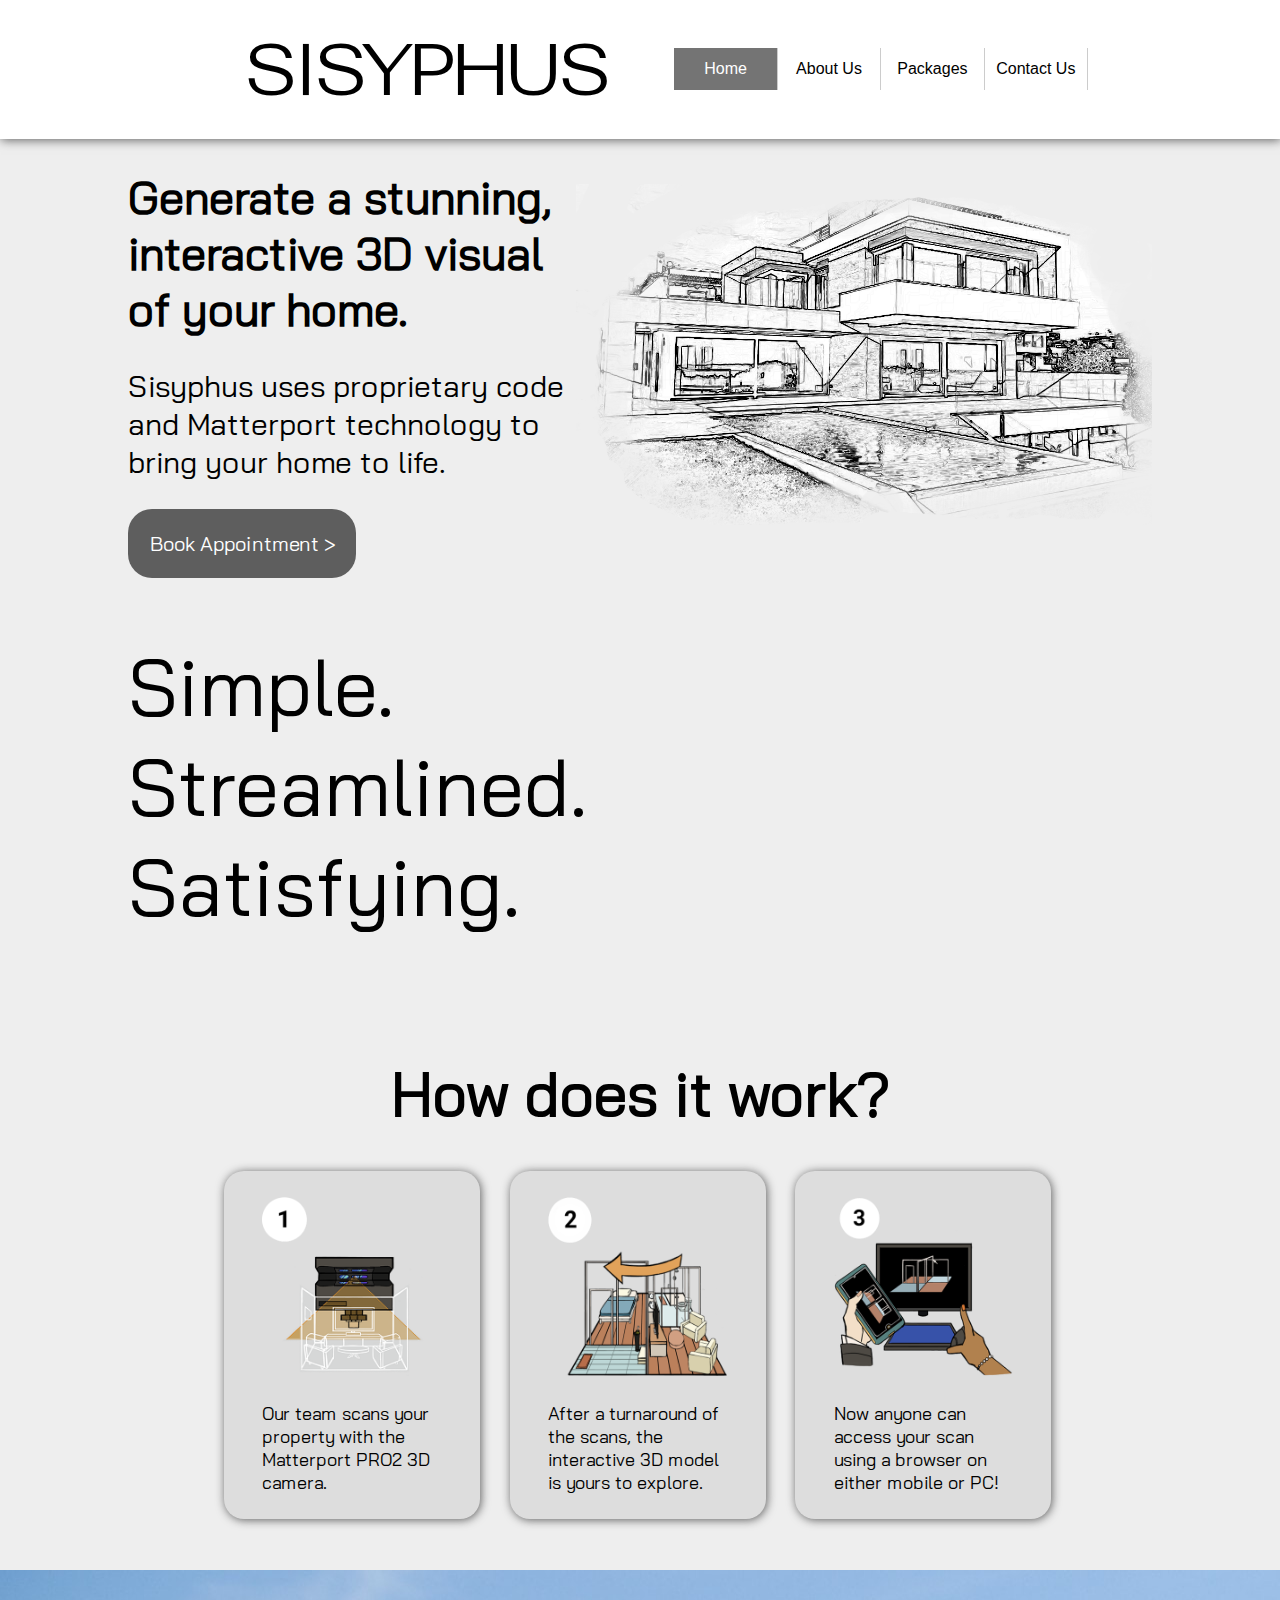
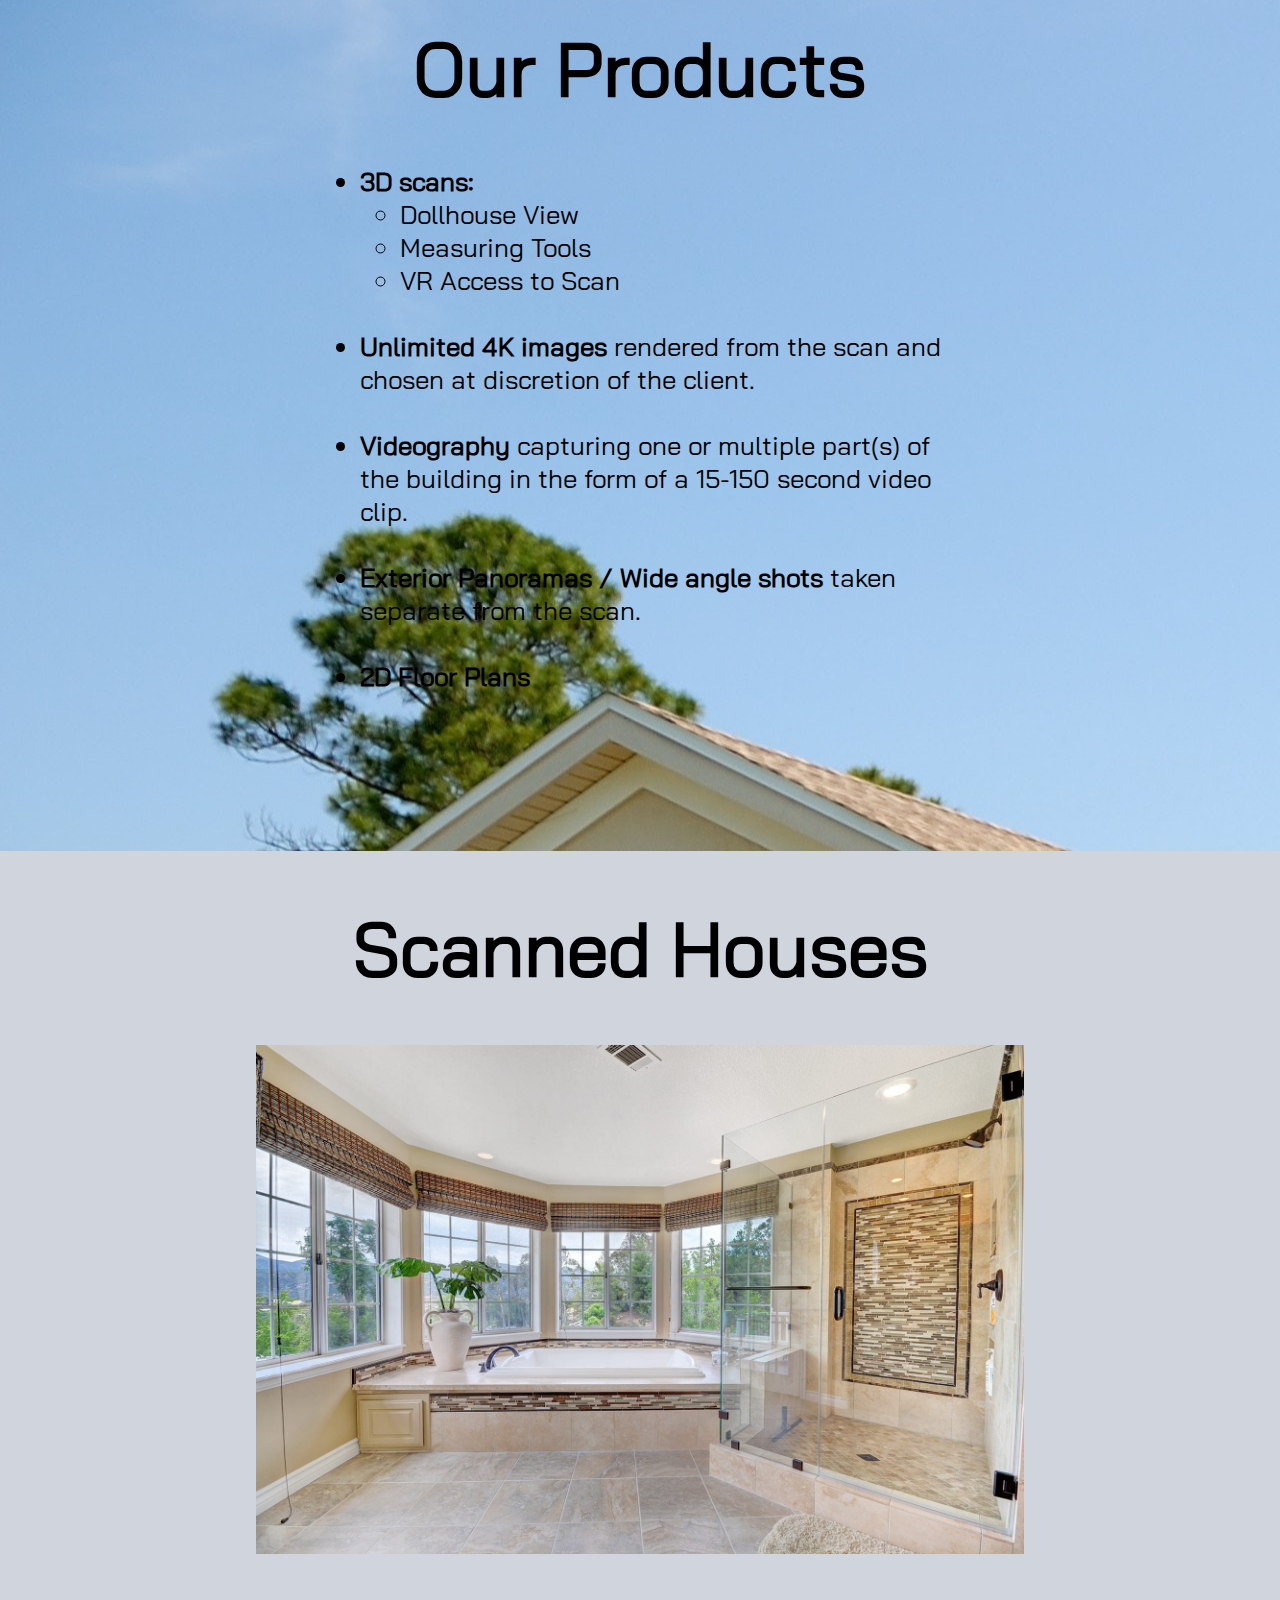
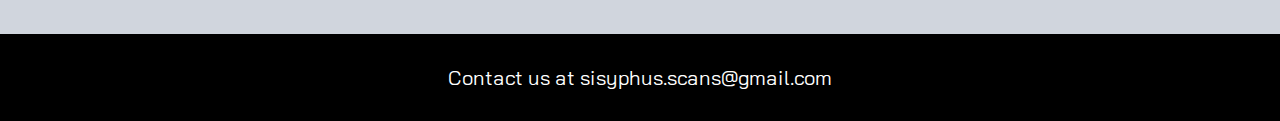
==== commit 330f7382: "Viewport Sizing Fixed" ====
--- a/index.html
+++ b/index.html
@@ -10,17 +10,20 @@
 
         <script defer src="scripts/slideshow.js"></script>
         <script defer src="scripts/dropdown.js"></script>
+        <link rel="stylesheet" href="stylesheets/styles-desk-large.css"/>
         <link rel="stylesheet" href="stylesheets/styles-desk-med.css"/>
         <link rel="stylesheet" href="stylesheets/styles-desk-small.css"/>
         <link rel="stylesheet" href="stylesheets/styles-desk-xsmall.css"/>
+        <link rel="stylesheet" href="stylesheets/styles-mob-large.css"/>
+        <link rel="stylesheet" href="stylesheets/styles-mob-med.css"/>
         <link rel="stylesheet" href="stylesheets/styles-mob-small.css"/>
-        <link rel="stylesheet" href="stylesheets/styles-mob-xsmall.css"/>
+        <link rel="stylesheet" href="stylesheets/styles-mob-xlarge.css"/>
         <link rel="shortcut icon" type="image/png" href="resources/favicon-32x32.png"/>
     </head>
 
     <body>
         <div id="nav_menu" class="dropdown-content">
-            <a onclick="menuOpen()" id="menu_button">🗙 Close Menu</a>
+            <a onclick="menuOpen()" id="menu_button">&times; Close Menu</a>
             <a href="contact.html">Contact Us</a>
             <a href="packages.html">Packages</a>
             <a href="about_us.html">About Us</a>
@@ -40,7 +43,6 @@
 
             <div id="title_box">
                 <h1>SISYPHUS</h1>
-                <img src="resources/logo.png" >
             </div>
         </div>
         
@@ -124,9 +126,9 @@
                 <br/>
             </div>
 
-            <div class="footer">
+            <footer>
                 <p>Contact us at sisyphus.scans@gmail.com</p>
-            </div>
+            </footer>
         </div>
     </body>
 </html>
--- a/stylesheets/styles-desk-large.css
+++ b/stylesheets/styles-desk-large.css
@@ -0,0 +1,694 @@
+@charset "utf-8";
+
+@font-face {
+	font-family: Fahkwang; 
+	src: url("../fonts/Fahkwang-ExtraLight.ttf");
+}
+
+@font-face {
+	font-family: BaiJamjuree;
+	src: url("../fonts/BaiJamjuree-Regular.ttf");
+}
+
+/*
+###################################
+Desktop Medium Layout
+###################################
+*/
+
+@media screen and (min-width: 1921px) and (orientation: landscape) {
+	/* Navigation Bar */
+
+	.topnav a {
+		float: right;
+		color: #000;
+		text-align: center;
+		padding: 16px 0px 16px 0px;
+		margin: 48.32px 0px 48.32px 0px;
+		width: 8%;
+		text-decoration: none;
+		font-size: 20px;
+		font-family: Helvetica;
+		transition: background-color 0.25s ease;
+		border-right: solid 1px #CCC;
+	}
+
+	.topnav #title_box h1 {
+		font-family: Fahkwang;
+		font-size: 80px;
+		margin: 24px 5% 24px 0px;
+		overflow: hidden;
+		float: right;
+	}
+
+	.topnav #title_box img {
+		height: 70px;
+		margin: 36px 2% 12px 0px;
+		overflow: hidden;
+		float: right;
+	}
+
+	.topnav {
+		background-color: #FFF;
+		overflow: hidden;
+		top: 0;
+		width: 100vw;
+		box-shadow: 1px 1px 10px rgb(94, 94, 94);
+		position: relative;
+		z-index: 1000;
+	}
+
+	.dropbtn {
+		display: none;
+	}
+	
+	.dropbtn:hover, .dropbtn:focus {
+		display: none;
+	}
+	
+	.dropdown {
+		display: none;
+	}
+	
+	.dropdown-content {
+		display: none;
+	}
+	
+	.dropdown-content a {
+		display: none;
+	}
+	
+	.dropdown-content a:hover {
+		display: none;
+	}
+	
+	.show {
+		display: none;
+	}
+
+	.topnav a:hover {
+		background-color: #ddd;
+		color: black;
+	}
+
+	.topnav a.active:hover {
+		background-color: #ddd;
+		color: black;
+	}
+
+	.topnav a.active {
+		background-color: rgb(116, 116, 116);
+		color: white;
+	}
+
+	#nav_start {
+		margin: 48.32px 25% 48.32px 0px;
+	}
+
+	/* Page Setup */
+
+	body {
+		margin: 0;
+		max-width: 100vw;
+		overflow-x: hidden;
+		font-family: BaiJamjuree;
+		background-color: #EEEEEE;
+	}
+
+	.content {
+		margin: 0;
+		overflow-x: hidden;
+	}
+
+	/* Footer */
+
+	footer {
+		background-color: #000;
+		float: left;
+		position: relative;
+		width: 100vw;
+		text-align: center;
+		color: #fff;
+	}
+
+	footer p {
+		padding: 11px 0px 11px 0px;
+		font-size: 20px;
+	}
+
+	/*
+	###############################
+	Styling elements for index.html
+	###############################
+	*/
+
+	/* Div Strip 1 */
+
+	#i_strip_1_box h1 {
+		font-size: 55px;
+	}
+
+	#i_strip_1_box p {
+		font-size: 36px;
+	}
+
+	#i_strip_1 {
+		float: left;
+		width: 100%;
+	}
+
+	#i_strip_1_box {
+		margin: 0px 10vw 0px 10vw;
+		width: 80vw;
+	}
+
+	#i_strip_1_text {
+		margin: 0px 50% 0px 0px;
+		float: left;
+		width: 35vw;
+	}
+
+	#i_strip_1_img_1 {
+		margin: 0px 0px 0px 50%;
+		width: 35vw;
+		float: right;
+		position: relative;
+	}
+
+	#i_strip_1_img_1 img {
+		width: 45vw;
+		top: 5vh;
+		right: 0px;
+		position: absolute;
+	}
+
+	#i_strip_1_text a {
+		color: #FFF;
+		padding: 21.6px;
+		background-color: rgb(94, 94, 94);
+		border-radius: 24px;
+		text-decoration: none;
+		font-size: 20px;
+		transition: background-color 0.25s ease;
+	}
+
+	#i_strip_1_text a:hover {
+		background-color: #b99e16;
+		color: #000;
+	}
+
+	#i_strip_1_slogan {
+		font-size: 80px !important;
+		width: 240px;
+	}
+
+	/* Div Strip 2 */
+
+	#i_strip_2 {
+		float: left;
+		width: 100vw;
+	}
+
+	#i_strip_2_box_1 {
+		display: inline-block;
+		background-color: #DDD;
+		width: 20%;
+		margin: 0px 2% 4% 17.5%;
+		border-radius: 20px;
+		box-shadow: 1px 1px 10px rgb(94, 94, 94);
+	}
+
+	#i_strip_2_box_1 img {
+		width: 70%;
+		margin: 10% 15% 10% 15%;
+	}
+
+	#i_strip_2_box_1 p {
+		width: 70%;
+		margin: 0px 15% 10% 15%;
+		text-align: left;
+		font-size: 20px;
+	}
+
+	#i_strip_2_box_2 {
+		display: inline-block;
+		background-color: #DDD;
+		width: 20%;
+		border-radius: 20px;
+		box-shadow: 1px 1px 10px rgb(94, 94, 94);
+	}
+
+	#i_strip_2_box_2 img {
+		width: 70%;
+		margin: 10% 15% 10% 15%;
+	}
+
+	#i_strip_2_box_2 p {
+		width: 70%;
+		margin: 0px 15% 10% 15%;
+		text-align: left;
+		font-size: 20px;
+	}
+
+	#i_strip_2_box_3 {
+		display: inline-block;
+		background-color: #DDD;
+		width: 20%;
+		margin: 0px 0% 4% 2%;
+		border-radius: 20px;
+		box-shadow: 1px 1px 10px rgb(94, 94, 94);
+	}
+
+	#i_strip_2_box_3 img {
+		width: 70%;
+		margin: 10% 15% 10% 15%;
+	}
+
+	#i_strip_2_box_3 p {
+		width: 70%;
+		margin: 0px 15% 10% 15%;
+		text-align: left;
+		font-size: 20px;
+	}
+
+	#i_strip_2 h1 {
+		text-align: center;
+		font-size: 60px;
+	}
+
+	/* Div Strip 3 */
+
+	#i_strip_3 {
+		background-image: url("../resources/background_strip3.jpg");
+		float: left;
+		position: relative;
+		width: 100vw;
+	}
+
+	#i_strip_3_box {
+		width: 50vw;
+		position: relative;
+		left: 25vw;
+		right: 25vw;
+	}
+
+	#i_strip_3_text {
+		width: 50vw;
+		margin: 0px 25vw 0px 25vw;
+	}
+
+	#i_strip_3_text #product_list {
+		position: relative;
+		font-size: 26px;
+	}
+
+	#i_strip_3_text h1 {
+		font-size: 75px;
+		text-align: center;
+	}
+
+	/* Div Strip 4 */
+
+	#i_strip_4 {
+		background-color: rgb(208, 213, 221);
+		float: left;
+		position: relative;
+		width: 100vw;
+		text-align: center;
+	}
+
+	#i_strip_4 h1 {
+		font-size: 75px;
+	}
+
+	.slide {
+		width: 60vw;
+		margin: 0px 20vw 0px 20vw;
+	}
+
+	/*
+	###############################
+	Styling elements for 404.html
+	###############################
+	*/
+
+	#e404 h1 {
+		font-size: 90px;
+		text-align: center;
+	}
+
+	#e404 p {
+		font-size: 45px;
+		text-align: center;
+	}
+
+	#e404_homepage_button {
+		background-color: rgb(94, 94, 94);
+		color: #fff;
+		font-size: 30px;
+		width: 21vw;
+		left: 37.5vw;
+		padding: 22px;
+		position: absolute;
+		display: inline;
+		text-align: center;
+		border-radius: 30px;
+		text-decoration: none;
+		transition: background-color 0.25s ease;
+	}
+
+	#e404_homepage_button:hover {
+		background-color: #b99e16;
+		color: #000;
+	}
+
+	/*
+	###############################
+	Styling elements for success.html
+	###############################
+	*/
+
+	#success h1 {
+		font-size: 60px;
+		text-align: center;
+	}
+
+	#success p {
+		font-size: 22px;
+		text-align: center;
+	}
+
+	#success_homepage_button {
+		background-color: rgb(94, 94, 94);
+		color: #fff;
+		font-size: 16px;
+		width: 11vw;
+		left: 43vw;
+		padding: 22px;
+		position: absolute;
+		display: inline;
+		text-align: center;
+		border-radius: 25px;
+		text-decoration: none;
+		transition: background-color 0.25s ease;
+	}
+
+	#success_homepage_button:hover {
+		background-color: #b99e16;
+		color: #000;
+	}
+
+	/*
+	###############################
+	Styling elements for contact.html
+	###############################
+	*/
+
+	.c_main {
+		position: relative;
+		width: 35vw;
+		left: 32.5vw;
+	}
+
+	#contact_form input[type=text] {
+		padding: 8px;
+		width: 100%;
+		border: none;
+		border-bottom: solid 2px rgb(94, 94, 94);
+		font-family: BaiJamjuree;
+		font-size: 20px;
+		transition: border-bottom 0.15s ease;
+		background: none;
+	}
+
+	#contact_form textarea {
+		resize: none;
+		width: 34.9vw;
+		height: 30vh;
+		border: none;
+		border-bottom: solid 2px rgb(94, 94, 94);
+		font-family: BaiJamjuree;
+		font-size: 20px;
+		transition: border-bottom 0.15s ease;
+		background: none;
+	}
+
+	#contact_form label {
+		font-size: 18px;
+		margin-top: 7vh;
+		display: block;
+	}
+
+	.left {
+		display: inline-block;
+		width: 44%;
+		margin-right: calc(5vw * 0.35);
+	}
+
+	.right {
+		display: inline-block;
+		width: 44%;
+		margin-left: calc(4.3vw * 0.35);
+	}
+
+	.full {
+		display: inline-block;
+		width: 34.3vw;
+	}
+
+	.msgbox label {
+		margin-top: inherit;
+		margin-bottom: 1.5vh;
+	}
+
+	#form_submit {
+		display: inline-block;
+		width: 18.5%;
+		font-size: 18px;
+		margin-left: 40.75%;
+		margin-top: 6vh;
+		margin-bottom: 6vh;
+		overflow-x: hidden;
+	}
+
+	#form_submit button[type=submit] {
+		background-color: rgb(94, 94, 94);
+		color: #fff;
+		padding: 15px;
+		padding-left: 30px;
+		padding-right: 30px;
+		border-radius: 21px;
+		text-decoration: none;
+		transition: background-color 0.25s ease;
+		font-family: inherit;
+		border: none;
+		cursor: pointer;
+	}
+
+	#form_submit button[type=submit]:hover {
+		background-color: #b99e16;
+		color: #000;
+	}
+
+	#contact_form input:focus {
+		outline: none;
+		border-bottom: solid 2px #b99e16;
+	}
+
+	#contact_form input:focus:hover {
+		outline: none;
+		border-bottom: solid 2px #b99e16;
+	}
+
+	#contact_form input:hover {
+		outline: none;
+		border-bottom: solid 2px #b99e16;
+	}
+
+	#contact_form textarea:focus {
+		outline: none;
+		border-bottom: solid 2px #b99e16;
+	}
+
+	#contact_form textarea:focus:hover {
+		outline: none;
+		border-bottom: solid 2px #b99e16;
+	}
+
+	#contact_form textarea:hover {
+		outline: none;
+		border-bottom: solid 2px #b99e16;
+	}
+
+	/*
+	###############################
+	Styling elements for packages.html
+	###############################
+	*/
+
+	#p_title_container {
+		width: 100%;
+		background-image: url("../resources/matterport.png");
+		padding: 200px 25%;
+		background-repeat: no-repeat;
+		background-size: 75%;
+		background-position-x: -15%;
+		background-position-y: 50%;
+	}
+
+	#p_title {
+		text-align: center;
+		padding: 3px;
+		width: 50%;
+		border: 4px solid #E6DECA;
+		background-color: rgba(214, 214, 214, 0.22);
+		box-shadow: 1px 1px 3px rgb(0, 0, 0);
+	}
+
+	#p_title h1 {
+		font-size: 60px;
+		color: white;
+	}
+
+	#p_main_box_1 {
+		background-color: #CCC;
+		box-shadow: 1px 1px 10px rgb(94, 94, 94);
+		display: inline-block;
+		vertical-align: top;
+		width: 20%;
+		height: 800px;
+		margin-top: 3%;
+		margin-left: 16%;
+		border-radius: 20px;
+	}
+
+	#p_main_box_1 h1 {
+		text-align: center;
+		font-size: 36px;
+	}
+
+	#p_main_box_1 h2 {
+		text-align: center;
+		font-size: 20px;
+		font-weight: normal;
+	}
+
+	#p_main_box_1 h3 {
+		text-align: center;
+		font-size: 14px;
+		font-weight: normal;
+	}
+
+	#p_main_box_1 ul {
+		margin-top: 60px;
+	}
+
+	#p_main_box_1 ul li {
+		font-size: 18px;
+		margin-top: 15px;
+		margin-right: 10px;
+	}
+
+	#p_main_box_2 {
+		background-color: #CCC;
+		box-shadow: 1px 1px 10px rgb(94, 94, 94);
+		display: inline-block;
+		vertical-align: top;
+		width: 20%;
+		height: 800px;
+		margin-top: 3%;
+		margin-left: 2%;
+		border-radius: 20px;
+	}
+
+	#p_main_box_2 h1 {
+		text-align: center;
+		font-size: 36px;
+	}
+
+	#p_main_box_2 h2 {
+		text-align: center;
+		font-size: 20px;
+		font-weight: normal;
+	}
+
+	#p_main_box_2 h3 {
+		text-align: center;
+		font-size: 14px;
+		font-weight: normal;
+	}
+
+	#p_main_box_2 ul {
+		margin-top: 60px;
+	}
+
+	#p_main_box_2 ul li {
+		font-size: 18px;
+		margin-top: 15px;
+		margin-right: 10px;
+	}
+
+	#p_main_box_3 {
+		background-color: #CCC;
+		box-shadow: 1px 1px 10px rgb(94, 94, 94);
+		display: inline-block;
+		vertical-align: top;
+		width: 20%;
+		height: 800px;
+		margin-top: 3%;
+		margin-left: 2%;
+		border-radius: 20px;
+	}
+
+	#p_main_box_3 h1 {
+		text-align: center;
+		font-size: 36px;
+	}
+
+	#p_main_box_3 h2 {
+		text-align: center;
+		font-size: 20px;
+		font-weight: normal;
+	}
+
+	#p_main_box_3 h3 {
+		text-align: center;
+		font-size: 14px;
+		font-weight: normal;
+	}
+
+	#p_main_box_3 ul {
+		margin-top: 60px;
+	}
+
+	#p_main_box_3 ul li {
+		font-size: 18px;
+		margin-top: 20px;
+		margin-right: 10px;
+	}
+
+	#p_main_info {
+		display: block;
+		background-color: #DDD;
+		margin-bottom: 4%;
+		width: 50%;
+		box-shadow: 1px 1px 10px rgb(94, 94, 94);
+		margin-left: 25%;
+		margin-right: 25%;
+		border-radius: 20px;
+	}
+
+	#p_main_info ul {
+		padding-bottom: 5%;
+	}
+
+	#p_main_info ul li {
+		font-size: 22px;
+		margin-top: 20px;
+	}
+
+	#p_main_info h1 {
+		text-align: center;
+		padding: 3%;
+	}
+}--- a/stylesheets/styles-desk-small.css
+++ b/stylesheets/styles-desk-small.css
@@ -16,7 +16,7 @@
 ###################################
 */
 
-@media screen and (min-width: 1280px) and (max-width: 1599px) {
+@media screen and (min-width: 1280px) and (max-width: 1599px) and (orientation: landscape) {
 	.topnav a {
 		float: right;
 		color: #000;
@@ -120,7 +120,7 @@
 
 	/* Footer */
 
-	.footer {
+	footer {
 		background-color: #000;
 		float: left;
 		position: relative;
@@ -129,7 +129,7 @@
 		color: #fff;
 	}
 
-	.footer p {
+	footer p {
 		padding: 11px 0px 11px 0px;
 		font-size: 20px;
 	}
@@ -421,7 +421,7 @@
 
 	#contact_form textarea {
 		resize: none;
-		width: 49.9vw;
+		width: 95%;
 		height: 10vh;
 		border: none;
 		border-bottom: solid 2px rgb(94, 94, 94);
@@ -439,19 +439,19 @@
 
 	.left {
 		display: inline-block;
-		width: 45.5%;
+		width: 43%;
 		margin-right: calc(5vw * 0.35);
 	}
 
 	.right {
 		display: inline-block;
-		width: 45.5%;
+		width: 43%;
 		margin-left: calc(4.3vw * 0.35);
 	}
 
 	.full {
 		display: inline-block;
-		width: 49.3vw;
+		width: 93%;
 	}
 
 	.msgbox label {
@@ -461,9 +461,9 @@
 
 	#form_submit {
 		display: inline-block;
-		width: 6.8vw;
+		width: 18.5%;
 		font-size: 18px;
-		margin-left: calc(52vw * 0.41);
+		margin-left: 40.75%;
 		margin-top: 3vh;
 		margin-bottom: 3vh;
 	}
@@ -479,6 +479,7 @@
 		transition: background-color 0.25s ease;
 		font-family: inherit;
 		border: none;
+		cursor: pointer;
 	}
 
 	#form_submit button[type=submit]:hover {
--- a/stylesheets/styles-desk-xsmall.css
+++ b/stylesheets/styles-desk-xsmall.css
@@ -16,7 +16,7 @@
 #######################################
 */
 
-@media screen and (max-width: 1279px) {
+@media screen and (max-width: 1279px) and (orientation: landscape) {
 	.topnav a {
 		display: none;
 	}
@@ -127,7 +127,7 @@
 
 	/* Footer */
 
-	.footer {
+	footer {
 		background-color: #000;
 		float: left;
 		position: relative;
@@ -136,7 +136,7 @@
 		color: #fff;
 	}
 
-	.footer p {
+	footer p {
 		padding: 11px 0px 11px 0px;
 		font-size: 20px;
 	}
@@ -410,13 +410,13 @@
 
 	.c_main {
 		position: relative;
-		width: 35vw;
-		left: 32.5vw;
+		width: 70vw;
+		left: 15vw;
 	}
 
 	#contact_form input[type=text] {
 		padding: 8px;
-		width: 100%;
+		width: 94.5%;
 		border: none;
 		border-bottom: solid 2px rgb(94, 94, 94);
 		font-family: BaiJamjuree;
@@ -427,7 +427,7 @@
 
 	#contact_form textarea {
 		resize: none;
-		width: 34.9vw;
+		width: 93%;
 		height: 10vh;
 		border: none;
 		border-bottom: solid 2px rgb(94, 94, 94);
@@ -457,7 +457,7 @@
 
 	.full {
 		display: inline-block;
-		width: 34.3vw;
+		width: 96%;
 	}
 
 	.msgbox label {
@@ -467,9 +467,9 @@
 
 	#form_submit {
 		display: inline-block;
-		width: 6.8vw;
+		width: 18.5%;
 		font-size: 18px;
-		margin-left: calc(34vw * 0.41);
+		margin-left: 40.75%;
 		margin-top: 3vh;
 		margin-bottom: 3vh;
 	}
@@ -477,10 +477,10 @@
 	#form_submit button[type=submit] {
 		background-color: rgb(94, 94, 94);
 		color: #fff;
-		padding: calc(0.5 * (1vh + 1vw));
-		padding-left: calc(1 * (1vh + 1vw));
-		padding-right: calc(1 * (1vh + 1vw));
-		border-radius: calc(0.7 * (1vh + 1vw));
+		padding: 10px;
+		padding-left: 20px;
+		padding-right: 20px;
+		border-radius: 14px;
 		text-decoration: none;
 		transition: background-color 0.25s ease;
 		font-family: inherit;
--- a/stylesheets/styles-mob-large.css
+++ b/stylesheets/styles-mob-large.css
@@ -0,0 +1,706 @@
+@charset "utf-8";
+
+@font-face {
+	font-family: Fahkwang; 
+	src: url("../fonts/Fahkwang-ExtraLight.ttf");
+}
+
+@font-face {
+	font-family: BaiJamjuree;
+	src: url("../fonts/BaiJamjuree-Regular.ttf");
+}
+
+/*
+#######################################
+Small Portrait Layout
+#######################################
+*/
+
+@media screen and (orientation: portrait) and (min-width: 401px) and (max-width: 500px) {
+	.topnav a {
+		display: none;
+	}
+
+	.topnav #title_box h1 {
+		font-family: Fahkwang;
+		font-size: 38px;
+		margin: 20px 3% 20px 4%;
+		overflow: hidden;
+		float: left;
+	}
+
+	.topnav #title_box img {
+		height: 34px;
+		margin: 43px 2% 22px 0%;
+		overflow: hidden;
+		float: left;
+	}
+
+	.topnav {
+		background-color: #FFF;
+		overflow: hidden;
+		top: 0;
+		width: 100vw;
+		box-shadow: 1px 1px 10px rgb(94, 94, 94);
+		position: relative;
+		z-index: 1000;
+	}
+
+	.dropbtn {
+		float: right;
+		color: #000;
+		text-align: center;
+		padding: 4px 0px 4px 0px;
+		margin: 16px 5% 16px 0px;
+		width: 10%;
+		text-decoration: none;
+		font-size: 45px;
+		font-family: Helvetica;
+		transition: background-color 0.25s ease;
+		border: 0px;
+		background-color:rgba(0, 0, 0, 0);
+		border-right: solid 1px #CCC;
+		border-left: solid 1px #CCC;
+		cursor: pointer;
+	}
+	
+	.dropbtn:hover {
+		background-color: #ddd;
+	}
+
+	#nav_menu {
+		display: none;
+		z-index: 100000;
+		position: fixed;
+		left: 0%;
+		height: 100vh;
+		width: 100%;
+		background-color: #FFF;
+		box-shadow: 1px 1px 10px rgb(94, 94, 94);
+	}
+
+	#nav_menu a {
+		color: black;
+		padding: 12px 16px;
+		text-decoration: none;
+		display: block;
+		transition: background-color 0.25s ease;
+		text-align: left;
+		font-size: 28px;
+	}
+
+	#menu_button {
+		background-color: #777;
+		color: #FFF !important;
+		transition: background-color 0.25s ease;
+		cursor: pointer;
+		text-align: left;
+	}
+
+	#menu_button:hover {
+		background-color: #b99e16;
+		color: #000 !important;
+		cursor: pointer;
+	}
+	
+	.dropdown-content a:hover {
+		background-color: #ddd
+	}
+	
+	.show {
+		display: block !important;
+	}
+
+	/* Page Setup */
+
+	body {
+		margin: 0;
+		max-width: 100vw;
+		overflow-x: hidden;
+		font-family: BaiJamjuree;
+		background-color: #EEEEEE;
+	}
+
+	.content {
+		margin: 0;
+		overflow-x: hidden;
+	}
+
+	/* Footer */
+
+	footer {
+		background-color: #000;
+		float: left;
+		position: relative;
+		width: 100vw;
+		text-align: center;
+		color: #fff;
+	}
+
+	footer p {
+		padding: 11px 0px 11px 0px;
+		font-size: 14px;
+	}
+
+	/*
+	###############################
+	Styling elements for index.html
+	###############################
+	*/
+
+	/* Div Strip 1 */
+
+	#i_strip_1_box h1 {
+		font-size: 40px;
+	}
+
+	#i_strip_1_box p {
+		font-size: 28px;
+	}
+
+	#i_strip_1 {
+		float: left;
+		width: 100%;
+	}
+
+	#i_strip_1_box {
+		margin: 0px 10vw 0px 10vw;
+		width: 80vw;
+	}
+
+	#i_strip_1_text {
+		margin: 0px 0px 0px 0px;
+		width: 100%;
+		display: block;
+	}
+
+	#i_strip_1_img_1 {
+		margin: 5vh 0px 0px 0px;
+		width: 100%;
+	}
+
+	#i_strip_1_img_1 img {
+		width: 100%;
+	}
+
+	#i_strip_1_text a {
+		color: #FFF;
+		padding: 21.6px;
+		background-color: rgb(94, 94, 94);
+		border-radius: 24px;
+		text-decoration: none;
+		font-size: 20px;
+		transition: background-color 0.25s ease;
+	}
+
+	#i_strip_1_text a:hover {
+		background-color: #b99e16;
+		color: #000;
+	}
+
+	#i_strip_1_slogan {
+		font-size: 44px !important;
+		width: 240px;
+	}
+
+	/* Div Strip 2 */
+
+	#i_strip_2 {
+		float: left;
+		width: 100vw;
+	}
+
+	#i_strip_2_box_1 {
+		display: block;
+		background-color: #DDD;
+		width: 85%;
+		margin: 0px 0% 4% 7.5%;
+		border-radius: 20px;
+		box-shadow: 1px 1px 10px rgb(94, 94, 94);
+	}
+
+	#i_strip_2_box_1 img {
+		width: 70%;
+		margin: 10% 15% 10% 15%;
+	}
+
+	#i_strip_2_box_1 p {
+		width: 90%;
+		margin: 0px 0% 10% -1%;
+		padding: 20px;
+		text-align: center;
+		font-size: 24px;
+	}
+
+	#i_strip_2_box_2 {
+		display: block;
+		background-color: #DDD;
+		width: 85%;
+		margin: 0px 0% 4% 7.5%;
+		border-radius: 20px;
+		box-shadow: 1px 1px 10px rgb(94, 94, 94);
+	}
+
+	#i_strip_2_box_2 img {
+		width: 70%;
+		margin: 10% 15% 10% 15%;
+	}
+
+	#i_strip_2_box_2 p {
+		width: 90%;
+		margin: 0px 0% 10% -1%;
+		padding: 20px;
+		text-align: center;
+		font-size: 24px;
+	}
+
+	#i_strip_2_box_3 {
+		display: block;
+		background-color: #DDD;
+		width: 85%;
+		margin: 0px 0% 4% 7.5%;
+		border-radius: 20px;
+		box-shadow: 1px 1px 10px rgb(94, 94, 94);
+	}
+
+	#i_strip_2_box_3 img {
+		width: 70%;
+		margin: 10% 15% 10% 15%;
+	}
+
+	#i_strip_2_box_3 p {
+		width: 90%;
+		margin: 0px 0% 10% -1%;
+		padding: 20px;
+		text-align: center;
+		font-size: 24px;
+	}
+
+	#i_strip_2 h1 {
+		text-align: center;
+		font-size: 40px;
+	}
+
+	/* Div Strip 3 */
+
+	#i_strip_3 {
+		background-image: url("../resources/background_strip3.jpg");
+		float: left;
+		position: relative;
+		width: 100vw;
+	}
+
+	#i_strip_3_box {
+		width: 80vw;
+		position: relative;
+		left: 10vw;
+		right: 10vw;
+	}
+
+	#i_strip_3_text {
+		width: 80vw;
+		margin: 0px 10vw 0px 10vw;
+	}
+
+	#i_strip_3_text #product_list {
+		position: relative;
+		font-size: 18px;
+	}
+
+	#i_strip_3_text h1 {
+		font-size: 50px;
+		text-align: center;
+	}
+
+	/* Div Strip 4 */
+
+	#i_strip_4 {
+		background-color: rgb(208, 213, 221);
+		float: left;
+		position: relative;
+		width: 100vw;
+		text-align: center;
+	}
+
+	#i_strip_4 h1 {
+		font-size: 45px;
+	}
+
+	.slide {
+		width: 90vw;
+		margin: 0px 5vw 0px 5vw;
+	}
+
+	/*
+	###############################
+	Styling elements for 404.html
+	###############################
+	*/
+
+	#e404 h1 {
+		font-size: 90px;
+		text-align: center;
+	}
+
+	#e404 p {
+		font-size: 45px;
+		text-align: center;
+	}
+
+	#e404_homepage_button {
+		background-color: rgb(94, 94, 94);
+		color: #fff;
+		font-size: 30px;
+		width: 21vw;
+		left: 37.5vw;
+		padding: 22px;
+		position: absolute;
+		display: inline;
+		text-align: center;
+		border-radius: 30px;
+		text-decoration: none;
+		transition: background-color 0.25s ease;
+	}
+
+	#e404_homepage_button:hover {
+		background-color: #b99e16;
+		color: #000;
+	}
+
+	/*
+	###############################
+	Styling elements for success.html
+	###############################
+	*/
+
+	#success h1 {
+		font-size: 60px;
+		text-align: center;
+	}
+
+	#success p {
+		font-size: 22px;
+		text-align: center;
+	}
+
+	#success_homepage_button {
+		background-color: rgb(94, 94, 94);
+		color: #fff;
+		font-size: 16px;
+		width: 11vw;
+		left: 43vw;
+		padding: 22px;
+		position: absolute;
+		display: inline;
+		text-align: center;
+		border-radius: 25px;
+		text-decoration: none;
+		transition: background-color 0.25s ease;
+	}
+
+	#success_homepage_button:hover {
+		background-color: #b99e16;
+		color: #000;
+	}
+
+	/*
+	###############################
+	Styling elements for contact.html
+	###############################
+	*/
+
+	.c_main {
+		position: relative;
+		width: 80vw;
+		left: 10vw;
+	}
+
+	.c_main h1 {
+		font-size: 26px;
+	}
+
+	#contact_form input[type=text] {
+		padding: 8px;
+		width: 100%;
+		border: none;
+		border-bottom: solid 2px rgb(94, 94, 94);
+		font-family: BaiJamjuree;
+		font-size: 22px;
+		transition: border-bottom 0.15s ease;
+		background: none;
+	}
+
+	#contact_form textarea {
+		resize: none;
+		width: 98%;
+		height: 10vh;
+		border: none;
+		border-bottom: solid 2px rgb(94, 94, 94);
+		font-family: BaiJamjuree;
+		font-size: 22px;
+		transition: border-bottom 0.15s ease;
+		background: none;
+	}
+
+	#contact_form label {
+		font-size: 22px;
+		margin-top: 7vh;
+		display: block;
+	}
+
+	.left {
+		display: inline-block;
+		width: 41%;
+		margin-right: 0%;
+	}
+
+	.right {
+		display: inline-block;
+		width: 41%;
+		margin-left: 12%;
+	}
+
+	.full {
+		display: inline-block;
+		width: 95%;
+	}
+
+	.msgbox label {
+		margin-top: inherit;
+		margin-bottom: 1.5vh;
+	}
+
+	#form_submit {
+		display: inline-block;
+		width: 45%;
+		margin-left: 27.5%;
+		margin-top: 6vh;
+		margin-bottom: 6vh;
+		overflow-x: hidden;
+	}
+
+	#form_submit button[type=submit] {
+		background-color: rgb(94, 94, 94);
+		color: #fff;
+		padding: 12px;
+		padding-left: 32%;
+		padding-right: 32%;
+		border-radius: 16px;
+		text-decoration: none;
+		transition: background-color 0.25s ease;
+		font-family: inherit;
+		font-size: 12px;
+		border: none;
+	}
+
+	#form_submit button[type=submit]:hover {
+		background-color: #b99e16;
+		color: #000;
+	}
+
+	#contact_form input:focus {
+		outline: none;
+		border-bottom: solid 2px #b99e16;
+	}
+
+	#contact_form input:focus:hover {
+		outline: none;
+		border-bottom: solid 2px #b99e16;
+	}
+
+	#contact_form input:hover {
+		outline: none;
+		border-bottom: solid 2px #b99e16;
+	}
+
+	#contact_form textarea:focus {
+		outline: none;
+		border-bottom: solid 2px #b99e16;
+	}
+
+	#contact_form textarea:focus:hover {
+		outline: none;
+		border-bottom: solid 2px #b99e16;
+	}
+
+	#contact_form textarea:hover {
+		outline: none;
+		border-bottom: solid 2px #b99e16;
+	}
+
+	/*
+	###############################
+	Styling elements for packages.html
+	###############################
+	*/
+
+	#p_title_container {
+		width: 100%;
+		background-image: url("../resources/matterport.png");
+		padding: 100px 12.5%;
+		background-repeat: no-repeat;
+		background-size: 220%;
+		background-position-x: 57%;
+		background-position-y: 50%;
+	}
+
+	#p_title {
+		text-align: center;
+		padding: 3px;
+		width: 70%;
+		border: 4px solid #E6DECA;
+		background-color: rgba(214, 214, 214, 0.22);
+		box-shadow: 1px 1px 3px rgb(0, 0, 0);
+	}
+
+	#p_title h1 {
+		font-size: 40px;
+		color: white;
+	}
+
+	#p_main_box_1 {
+		background-color: #CCC;
+		box-shadow: 1px 1px 10px rgb(94, 94, 94);
+		display: block;
+		width: 85%;
+		height: 800px;
+		margin-top: 3%;
+		margin-left: 7.5%;
+		border-radius: 20px;
+	}
+
+	#p_main_box_1 h1 {
+		text-align: center;
+		font-size: 40px;
+	}
+
+	#p_main_box_1 h2 {
+		text-align: center;
+		font-size: 26px;
+		font-weight: normal;
+	}
+
+	#p_main_box_1 h3 {
+		text-align: center;
+		font-size: 15px;
+		font-weight: normal;
+	}
+
+	#p_main_box_1 ul {
+		margin-top: 30px;
+	}
+
+	#p_main_box_1 ul li {
+		font-size: 16px;
+		margin-top: 12px;
+		margin-right: 12px;
+	}
+
+	#p_main_box_2 {
+		background-color: #CCC;
+		box-shadow: 1px 1px 10px rgb(94, 94, 94);
+		display: block;
+		width: 85%;
+		height: 800px;
+		margin-top: 3%;
+		margin-left: 7.5%;
+		border-radius: 20px;
+	}
+
+	#p_main_box_2 h1 {
+		text-align: center;
+		font-size: 40px;
+	}
+
+	#p_main_box_2 h2 {
+		text-align: center;
+		font-size: 26px;
+		font-weight: normal;
+	}
+
+	#p_main_box_2 h3 {
+		text-align: center;
+		font-size: 15px;
+		font-weight: normal;
+	}
+
+	#p_main_box_2 ul {
+		margin-top: 30px;
+	}
+
+	#p_main_box_2 ul li {
+		font-size: 16px;
+		margin-top: 12px;
+		margin-right: 12px;
+	}
+
+	#p_main_box_3 {
+		background-color: #CCC;
+		box-shadow: 1px 1px 10px rgb(94, 94, 94);
+		display: block;
+		width: 85%;
+		height: 800px;
+		margin-top: 3%;
+		margin-left: 7.5%;
+		border-radius: 20px;
+	}
+
+	#p_main_box_3 h1 {
+		text-align: center;
+		font-size: 40px;
+	}
+
+	#p_main_box_3 h2 {
+		text-align: center;
+		font-size: 26px;
+		font-weight: normal;
+	}
+
+	#p_main_box_3 h3 {
+		text-align: center;
+		font-size: 15px;
+		font-weight: normal;
+	}
+
+	#p_main_box_3 ul {
+		margin-top: 30px;
+	}
+
+	#p_main_box_3 ul li {
+		font-size: 16px;
+		margin-top: 12px;
+		margin-right: 12px;
+	}
+
+	#p_main_info {
+		display: block;
+		background-color: #DDD;
+		margin-bottom: 4%;
+		width: 85%;
+		box-shadow: 1px 1px 10px rgb(94, 94, 94);
+		margin-left: 7.5%;
+		margin-right: 7.5%;
+		border-radius: 20px;
+	}
+
+	#p_main_info ul {
+		padding-bottom: 5%;
+	}
+
+	#p_main_info ul li {
+		font-size: 16px;
+		margin-top: 20px;
+		margin-right: 12px;
+	}
+
+	#p_main_info h1 {
+		text-align: center;
+		padding: 3%;
+	}
+
+	#p_disclaimer {
+		width: 90%;
+		margin: 8% 3% 8% 7%;
+		font-size: 24px;
+	}
+}--- a/stylesheets/styles-mob-med.css
+++ b/stylesheets/styles-mob-med.css
@@ -0,0 +1,706 @@
+@charset "utf-8";
+
+@font-face {
+	font-family: Fahkwang; 
+	src: url("../fonts/Fahkwang-ExtraLight.ttf");
+}
+
+@font-face {
+	font-family: BaiJamjuree;
+	src: url("../fonts/BaiJamjuree-Regular.ttf");
+}
+
+/*
+#######################################
+Small Portrait Layout
+#######################################
+*/
+
+@media screen and (orientation: portrait) and (min-width: 301px) and (max-width: 400px) {
+	.topnav a {
+		display: none;
+	}
+
+	.topnav #title_box h1 {
+		font-family: Fahkwang;
+		font-size: 38px;
+		margin: 20px 3% 20px 4%;
+		overflow: hidden;
+		float: left;
+	}
+
+	.topnav #title_box img {
+		height: 34px;
+		margin: 43px 2% 22px 0%;
+		overflow: hidden;
+		float: left;
+	}
+
+	.topnav {
+		background-color: #FFF;
+		overflow: hidden;
+		top: 0;
+		width: 100vw;
+		box-shadow: 1px 1px 10px rgb(94, 94, 94);
+		position: relative;
+		z-index: 1000;
+	}
+
+	.dropbtn {
+		float: right;
+		color: #000;
+		text-align: center;
+		padding: 4px 0px 4px 0px;
+		margin: 16px 5% 16px 0px;
+		width: 10%;
+		text-decoration: none;
+		font-size: 45px;
+		font-family: Helvetica;
+		transition: background-color 0.25s ease;
+		border: 0px;
+		background-color:rgba(0, 0, 0, 0);
+		border-right: solid 1px #CCC;
+		border-left: solid 1px #CCC;
+		cursor: pointer;
+	}
+	
+	.dropbtn:hover {
+		background-color: #ddd;
+	}
+
+	#nav_menu {
+		display: none;
+		z-index: 100000;
+		position: fixed;
+		left: 0%;
+		height: 100vh;
+		width: 100%;
+		background-color: #FFF;
+		box-shadow: 1px 1px 10px rgb(94, 94, 94);
+	}
+
+	#nav_menu a {
+		color: black;
+		padding: 12px 16px;
+		text-decoration: none;
+		display: block;
+		transition: background-color 0.25s ease;
+		text-align: left;
+		font-size: 28px;
+	}
+
+	#menu_button {
+		background-color: #777;
+		color: #FFF !important;
+		transition: background-color 0.25s ease;
+		cursor: pointer;
+		text-align: left;
+	}
+
+	#menu_button:hover {
+		background-color: #b99e16;
+		color: #000 !important;
+		cursor: pointer;
+	}
+	
+	.dropdown-content a:hover {
+		background-color: #ddd
+	}
+	
+	.show {
+		display: block !important;
+	}
+
+	/* Page Setup */
+
+	body {
+		margin: 0;
+		max-width: 100vw;
+		overflow-x: hidden;
+		font-family: BaiJamjuree;
+		background-color: #EEEEEE;
+	}
+
+	.content {
+		margin: 0;
+		overflow-x: hidden;
+	}
+
+	/* Footer */
+
+	footer {
+		background-color: #000;
+		float: left;
+		position: relative;
+		width: 100vw;
+		text-align: center;
+		color: #fff;
+	}
+
+	footer p {
+		padding: 11px 0px 11px 0px;
+		font-size: 14px;
+	}
+
+	/*
+	###############################
+	Styling elements for index.html
+	###############################
+	*/
+
+	/* Div Strip 1 */
+
+	#i_strip_1_box h1 {
+		font-size: 40px;
+	}
+
+	#i_strip_1_box p {
+		font-size: 28px;
+	}
+
+	#i_strip_1 {
+		float: left;
+		width: 100%;
+	}
+
+	#i_strip_1_box {
+		margin: 0px 10vw 0px 10vw;
+		width: 80vw;
+	}
+
+	#i_strip_1_text {
+		margin: 0px 0px 0px 0px;
+		width: 100%;
+		display: block;
+	}
+
+	#i_strip_1_img_1 {
+		margin: 5vh 0px 0px 0px;
+		width: 100%;
+	}
+
+	#i_strip_1_img_1 img {
+		width: 100%;
+	}
+
+	#i_strip_1_text a {
+		color: #FFF;
+		padding: 21.6px;
+		background-color: rgb(94, 94, 94);
+		border-radius: 24px;
+		text-decoration: none;
+		font-size: 20px;
+		transition: background-color 0.25s ease;
+	}
+
+	#i_strip_1_text a:hover {
+		background-color: #b99e16;
+		color: #000;
+	}
+
+	#i_strip_1_slogan {
+		font-size: 44px !important;
+		width: 240px;
+	}
+
+	/* Div Strip 2 */
+
+	#i_strip_2 {
+		float: left;
+		width: 100vw;
+	}
+
+	#i_strip_2_box_1 {
+		display: block;
+		background-color: #DDD;
+		width: 85%;
+		margin: 0px 0% 4% 7.5%;
+		border-radius: 20px;
+		box-shadow: 1px 1px 10px rgb(94, 94, 94);
+	}
+
+	#i_strip_2_box_1 img {
+		width: 70%;
+		margin: 10% 15% 10% 15%;
+	}
+
+	#i_strip_2_box_1 p {
+		width: 90%;
+		margin: 0px 0% 10% -1%;
+		padding: 20px;
+		text-align: center;
+		font-size: 24px;
+	}
+
+	#i_strip_2_box_2 {
+		display: block;
+		background-color: #DDD;
+		width: 85%;
+		margin: 0px 0% 4% 7.5%;
+		border-radius: 20px;
+		box-shadow: 1px 1px 10px rgb(94, 94, 94);
+	}
+
+	#i_strip_2_box_2 img {
+		width: 70%;
+		margin: 10% 15% 10% 15%;
+	}
+
+	#i_strip_2_box_2 p {
+		width: 90%;
+		margin: 0px 0% 10% -1%;
+		padding: 20px;
+		text-align: center;
+		font-size: 24px;
+	}
+
+	#i_strip_2_box_3 {
+		display: block;
+		background-color: #DDD;
+		width: 85%;
+		margin: 0px 0% 4% 7.5%;
+		border-radius: 20px;
+		box-shadow: 1px 1px 10px rgb(94, 94, 94);
+	}
+
+	#i_strip_2_box_3 img {
+		width: 70%;
+		margin: 10% 15% 10% 15%;
+	}
+
+	#i_strip_2_box_3 p {
+		width: 90%;
+		margin: 0px 0% 10% -1%;
+		padding: 20px;
+		text-align: center;
+		font-size: 24px;
+	}
+
+	#i_strip_2 h1 {
+		text-align: center;
+		font-size: 40px;
+	}
+
+	/* Div Strip 3 */
+
+	#i_strip_3 {
+		background-image: url("../resources/background_strip3.jpg");
+		float: left;
+		position: relative;
+		width: 100vw;
+	}
+
+	#i_strip_3_box {
+		width: 80vw;
+		position: relative;
+		left: 10vw;
+		right: 10vw;
+	}
+
+	#i_strip_3_text {
+		width: 80vw;
+		margin: 0px 10vw 0px 10vw;
+	}
+
+	#i_strip_3_text #product_list {
+		position: relative;
+		font-size: 18px;
+	}
+
+	#i_strip_3_text h1 {
+		font-size: 50px;
+		text-align: center;
+	}
+
+	/* Div Strip 4 */
+
+	#i_strip_4 {
+		background-color: rgb(208, 213, 221);
+		float: left;
+		position: relative;
+		width: 100vw;
+		text-align: center;
+	}
+
+	#i_strip_4 h1 {
+		font-size: 45px;
+	}
+
+	.slide {
+		width: 90vw;
+		margin: 0px 5vw 0px 5vw;
+	}
+
+	/*
+	###############################
+	Styling elements for 404.html
+	###############################
+	*/
+
+	#e404 h1 {
+		font-size: 90px;
+		text-align: center;
+	}
+
+	#e404 p {
+		font-size: 45px;
+		text-align: center;
+	}
+
+	#e404_homepage_button {
+		background-color: rgb(94, 94, 94);
+		color: #fff;
+		font-size: 30px;
+		width: 21vw;
+		left: 37.5vw;
+		padding: 22px;
+		position: absolute;
+		display: inline;
+		text-align: center;
+		border-radius: 30px;
+		text-decoration: none;
+		transition: background-color 0.25s ease;
+	}
+
+	#e404_homepage_button:hover {
+		background-color: #b99e16;
+		color: #000;
+	}
+
+	/*
+	###############################
+	Styling elements for success.html
+	###############################
+	*/
+
+	#success h1 {
+		font-size: 60px;
+		text-align: center;
+	}
+
+	#success p {
+		font-size: 22px;
+		text-align: center;
+	}
+
+	#success_homepage_button {
+		background-color: rgb(94, 94, 94);
+		color: #fff;
+		font-size: 16px;
+		width: 11vw;
+		left: 43vw;
+		padding: 22px;
+		position: absolute;
+		display: inline;
+		text-align: center;
+		border-radius: 25px;
+		text-decoration: none;
+		transition: background-color 0.25s ease;
+	}
+
+	#success_homepage_button:hover {
+		background-color: #b99e16;
+		color: #000;
+	}
+
+	/*
+	###############################
+	Styling elements for contact.html
+	###############################
+	*/
+
+	.c_main {
+		position: relative;
+		width: 80vw;
+		left: 10vw;
+	}
+
+	.c_main h1 {
+		font-size: 26px;
+	}
+
+	#contact_form input[type=text] {
+		padding: 8px;
+		width: 100%;
+		border: none;
+		border-bottom: solid 2px rgb(94, 94, 94);
+		font-family: BaiJamjuree;
+		font-size: 22px;
+		transition: border-bottom 0.15s ease;
+		background: none;
+	}
+
+	#contact_form textarea {
+		resize: none;
+		width: 98%;
+		height: 10vh;
+		border: none;
+		border-bottom: solid 2px rgb(94, 94, 94);
+		font-family: BaiJamjuree;
+		font-size: 22px;
+		transition: border-bottom 0.15s ease;
+		background: none;
+	}
+
+	#contact_form label {
+		font-size: 22px;
+		margin-top: 7vh;
+		display: block;
+	}
+
+	.left {
+		display: inline-block;
+		width: 41%;
+		margin-right: 0%;
+	}
+
+	.right {
+		display: inline-block;
+		width: 41%;
+		margin-left: 12%;
+	}
+
+	.full {
+		display: inline-block;
+		width: 95%;
+	}
+
+	.msgbox label {
+		margin-top: inherit;
+		margin-bottom: 1.5vh;
+	}
+
+	#form_submit {
+		display: inline-block;
+		width: 45%;
+		margin-left: 27.5%;
+		margin-top: 6vh;
+		margin-bottom: 6vh;
+		overflow-x: hidden;
+	}
+
+	#form_submit button[type=submit] {
+		background-color: rgb(94, 94, 94);
+		color: #fff;
+		padding: 12px;
+		padding-left: 32%;
+		padding-right: 32%;
+		border-radius: 16px;
+		text-decoration: none;
+		transition: background-color 0.25s ease;
+		font-family: inherit;
+		font-size: 12px;
+		border: none;
+	}
+
+	#form_submit button[type=submit]:hover {
+		background-color: #b99e16;
+		color: #000;
+	}
+
+	#contact_form input:focus {
+		outline: none;
+		border-bottom: solid 2px #b99e16;
+	}
+
+	#contact_form input:focus:hover {
+		outline: none;
+		border-bottom: solid 2px #b99e16;
+	}
+
+	#contact_form input:hover {
+		outline: none;
+		border-bottom: solid 2px #b99e16;
+	}
+
+	#contact_form textarea:focus {
+		outline: none;
+		border-bottom: solid 2px #b99e16;
+	}
+
+	#contact_form textarea:focus:hover {
+		outline: none;
+		border-bottom: solid 2px #b99e16;
+	}
+
+	#contact_form textarea:hover {
+		outline: none;
+		border-bottom: solid 2px #b99e16;
+	}
+
+	/*
+	###############################
+	Styling elements for packages.html
+	###############################
+	*/
+
+	#p_title_container {
+		width: 100%;
+		background-image: url("../resources/matterport.png");
+		padding: 100px 12.5%;
+		background-repeat: no-repeat;
+		background-size: 220%;
+		background-position-x: 57%;
+		background-position-y: 50%;
+	}
+
+	#p_title {
+		text-align: center;
+		padding: 3px;
+		width: 70%;
+		border: 4px solid #E6DECA;
+		background-color: rgba(214, 214, 214, 0.22);
+		box-shadow: 1px 1px 3px rgb(0, 0, 0);
+	}
+
+	#p_title h1 {
+		font-size: 40px;
+		color: white;
+	}
+
+	#p_main_box_1 {
+		background-color: #CCC;
+		box-shadow: 1px 1px 10px rgb(94, 94, 94);
+		display: block;
+		width: 85%;
+		height: 800px;
+		margin-top: 3%;
+		margin-left: 7.5%;
+		border-radius: 20px;
+	}
+
+	#p_main_box_1 h1 {
+		text-align: center;
+		font-size: 40px;
+	}
+
+	#p_main_box_1 h2 {
+		text-align: center;
+		font-size: 26px;
+		font-weight: normal;
+	}
+
+	#p_main_box_1 h3 {
+		text-align: center;
+		font-size: 15px;
+		font-weight: normal;
+	}
+
+	#p_main_box_1 ul {
+		margin-top: 30px;
+	}
+
+	#p_main_box_1 ul li {
+		font-size: 16px;
+		margin-top: 12px;
+		margin-right: 12px;
+	}
+
+	#p_main_box_2 {
+		background-color: #CCC;
+		box-shadow: 1px 1px 10px rgb(94, 94, 94);
+		display: block;
+		width: 85%;
+		height: 800px;
+		margin-top: 3%;
+		margin-left: 7.5%;
+		border-radius: 20px;
+	}
+
+	#p_main_box_2 h1 {
+		text-align: center;
+		font-size: 40px;
+	}
+
+	#p_main_box_2 h2 {
+		text-align: center;
+		font-size: 26px;
+		font-weight: normal;
+	}
+
+	#p_main_box_2 h3 {
+		text-align: center;
+		font-size: 15px;
+		font-weight: normal;
+	}
+
+	#p_main_box_2 ul {
+		margin-top: 30px;
+	}
+
+	#p_main_box_2 ul li {
+		font-size: 16px;
+		margin-top: 12px;
+		margin-right: 12px;
+	}
+
+	#p_main_box_3 {
+		background-color: #CCC;
+		box-shadow: 1px 1px 10px rgb(94, 94, 94);
+		display: block;
+		width: 85%;
+		height: 800px;
+		margin-top: 3%;
+		margin-left: 7.5%;
+		border-radius: 20px;
+	}
+
+	#p_main_box_3 h1 {
+		text-align: center;
+		font-size: 40px;
+	}
+
+	#p_main_box_3 h2 {
+		text-align: center;
+		font-size: 26px;
+		font-weight: normal;
+	}
+
+	#p_main_box_3 h3 {
+		text-align: center;
+		font-size: 15px;
+		font-weight: normal;
+	}
+
+	#p_main_box_3 ul {
+		margin-top: 30px;
+	}
+
+	#p_main_box_3 ul li {
+		font-size: 16px;
+		margin-top: 12px;
+		margin-right: 12px;
+	}
+
+	#p_main_info {
+		display: block;
+		background-color: #DDD;
+		margin-bottom: 4%;
+		width: 85%;
+		box-shadow: 1px 1px 10px rgb(94, 94, 94);
+		margin-left: 7.5%;
+		margin-right: 7.5%;
+		border-radius: 20px;
+	}
+
+	#p_main_info ul {
+		padding-bottom: 5%;
+	}
+
+	#p_main_info ul li {
+		font-size: 16px;
+		margin-top: 20px;
+		margin-right: 12px;
+	}
+
+	#p_main_info h1 {
+		text-align: center;
+		padding: 3%;
+	}
+
+	#p_disclaimer {
+		width: 90%;
+		margin: 8% 3% 8% 7%;
+		font-size: 24px;
+	}
+}--- a/stylesheets/styles-mob-small.css
+++ b/stylesheets/styles-mob-small.css
@@ -12,25 +12,25 @@
 
 /*
 #######################################
-Small Portrait Layout
+X-Small Portrait Layout
 #######################################
 */
 
-@media screen and (orientation: portrait) and (min-width: 600px) and (max-width: 799px) {
+@media screen and (orientation: portrait) and (max-width: 300px) {
 	.topnav a {
 		display: none;
 	}
 
 	.topnav #title_box h1 {
 		font-family: Fahkwang;
-		font-size: 60px;
-		margin: 34px 3% 34px 4%;
+		font-size: 30px;
+		margin: 20px 3% 20px 4%;
 		overflow: hidden;
 		float: left;
 	}
 
 	.topnav #title_box img {
-		height: 54px;
+		height: 34px;
 		margin: 43px 2% 22px 0%;
 		overflow: hidden;
 		float: left;
@@ -50,11 +50,11 @@
 		float: right;
 		color: #000;
 		text-align: center;
-		padding: 16px 0px 16px 0px;
-		margin: 18px 5% 18px 0px;
-		width: 8%;
+		padding: 4px 0px 4px 0px;
+		margin: 16px 5% 16px 0px;
+		width: 10%;
 		text-decoration: none;
-		font-size: 72px;
+		font-size: 35.5px;
 		font-family: Helvetica;
 		transition: background-color 0.25s ease;
 		border: 0px;
@@ -72,9 +72,9 @@
 		display: none;
 		z-index: 100000;
 		position: fixed;
-		left: 50%;
+		left: 0%;
 		height: 100vh;
-		width: 50%;
+		width: 100%;
 		background-color: #FFF;
 		box-shadow: 1px 1px 10px rgb(94, 94, 94);
 	}
@@ -86,6 +86,7 @@
 		display: block;
 		transition: background-color 0.25s ease;
 		text-align: left;
+		font-size: 22px;
 	}
 
 	#menu_button {
@@ -127,7 +128,7 @@
 
 	/* Footer */
 
-	.footer {
+	footer {
 		background-color: #000;
 		float: left;
 		position: relative;
@@ -136,9 +137,9 @@
 		color: #fff;
 	}
 
-	.footer p {
+	footer p {
 		padding: 11px 0px 11px 0px;
-		font-size: 20px;
+		font-size: 10px;
 	}
 
 	/*
@@ -150,11 +151,11 @@
 	/* Div Strip 1 */
 
 	#i_strip_1_box h1 {
-		font-size: 55px;
+		font-size: 24px;
 	}
 
 	#i_strip_1_box p {
-		font-size: 36px;
+		font-size: 16px;
 	}
 
 	#i_strip_1 {
@@ -174,7 +175,7 @@
 	}
 
 	#i_strip_1_img_1 {
-		margin: 0px 0px 0px 0px;
+		margin: 5vh 0px 0px 0px;
 		width: 100%;
 	}
 
@@ -184,11 +185,11 @@
 
 	#i_strip_1_text a {
 		color: #FFF;
-		padding: 21.6px;
+		padding: 15px;
 		background-color: rgb(94, 94, 94);
-		border-radius: 24px;
+		border-radius: 17px;
 		text-decoration: none;
-		font-size: 20px;
+		font-size: 12px;
 		transition: background-color 0.25s ease;
 	}
 
@@ -198,7 +199,7 @@
 	}
 
 	#i_strip_1_slogan {
-		font-size: 80px !important;
+		font-size: 30px !important;
 		width: 240px;
 	}
 
@@ -212,8 +213,8 @@
 	#i_strip_2_box_1 {
 		display: block;
 		background-color: #DDD;
-		width: 60%;
-		margin: 0px 0% 4% 20%;
+		width: 85%;
+		margin: 0px 0% 4% 7.5%;
 		border-radius: 20px;
 		box-shadow: 1px 1px 10px rgb(94, 94, 94);
 	}
@@ -224,18 +225,18 @@
 	}
 
 	#i_strip_2_box_1 p {
-		width: 70%;
-		margin: 0px 15% 10% 15%;
+		width: 90%;
+		margin: 0px 0% 10% -6%;
 		padding: 20px;
-		text-align: left;
-		font-size: 24px;
+		text-align: center;
+		font-size: 18px;
 	}
 
 	#i_strip_2_box_2 {
 		display: block;
 		background-color: #DDD;
-		width: 60%;
-		margin: 0px 0% 4% 20%;
+		width: 85%;
+		margin: 0px 0% 4% 7.5%;
 		border-radius: 20px;
 		box-shadow: 1px 1px 10px rgb(94, 94, 94);
 	}
@@ -246,18 +247,18 @@
 	}
 
 	#i_strip_2_box_2 p {
-		width: 70%;
-		margin: 0px 15% 10% 15%;
+		width: 90%;
+		margin: 0px 0% 10% -6%;
 		padding: 20px;
-		text-align: left;
-		font-size: 24px;
+		text-align: center;
+		font-size: 18px;
 	}
 
 	#i_strip_2_box_3 {
 		display: block;
 		background-color: #DDD;
-		width: 60%;
-		margin: 0px 0% 4% 20%;
+		width: 85%;
+		margin: 0px 0% 4% 7.5%;
 		border-radius: 20px;
 		box-shadow: 1px 1px 10px rgb(94, 94, 94);
 	}
@@ -268,16 +269,16 @@
 	}
 
 	#i_strip_2_box_3 p {
-		width: 70%;
-		margin: 0px 15% 10% 15%;
+		width: 90%;
+		margin: 0px 0% 10% -6%;
 		padding: 20px;
-		text-align: left;
-		font-size: 24px;
+		text-align: center;
+		font-size: 18px;
 	}
 
 	#i_strip_2 h1 {
 		text-align: center;
-		font-size: 60px;
+		font-size: 22px;
 	}
 
 	/* Div Strip 3 */
@@ -290,24 +291,24 @@
 	}
 
 	#i_strip_3_box {
-		width: 80vw;
+		width: 90vw;
 		position: relative;
-		left: 10vw;
-		right: 10vw;
+		left: 5vw;
+		right: 5vw;
 	}
 
 	#i_strip_3_text {
-		width: 80vw;
-		margin: 0px 10vw 0px 10vw;
+		width: 90vw;
+		margin: 0px 5vw 0px 5vw;
 	}
 
 	#i_strip_3_text #product_list {
 		position: relative;
+		font-size: 12px;
+	}
+
+	#i_strip_3_text h1 {
 		font-size: 26px;
-	}
-
-	#i_strip_3_text h1 {
-		font-size: 75px;
 		text-align: center;
 	}
 
@@ -322,12 +323,12 @@
 	}
 
 	#i_strip_4 h1 {
-		font-size: 75px;
+		font-size: 24px;
 	}
 
 	.slide {
-		width: 80vw;
-		margin: 0px 10vw 0px 10vw;
+		width: 90vw;
+		margin: 0px 5vw 0px 5vw;
 	}
 
 	/*
@@ -410,8 +411,12 @@
 
 	.c_main {
 		position: relative;
-		width: 35vw;
-		left: 32.5vw;
+		width: 80vw;
+		left: 10vw;
+	}
+
+	.c_main h1 {
+		font-size: 18px;
 	}
 
 	#contact_form input[type=text] {
@@ -420,44 +425,44 @@
 		border: none;
 		border-bottom: solid 2px rgb(94, 94, 94);
 		font-family: BaiJamjuree;
-		font-size: 20px;
+		font-size: 12px;
 		transition: border-bottom 0.15s ease;
 		background: none;
 	}
 
 	#contact_form textarea {
 		resize: none;
-		width: 34.9vw;
+		width: 98%;
 		height: 10vh;
 		border: none;
 		border-bottom: solid 2px rgb(94, 94, 94);
 		font-family: BaiJamjuree;
-		font-size: 20px;
+		font-size: 12px;
 		transition: border-bottom 0.15s ease;
 		background: none;
 	}
 
 	#contact_form label {
-		font-size: 18px;
+		font-size: 12px;
 		margin-top: 7vh;
 		display: block;
 	}
 
 	.left {
 		display: inline-block;
-		width: 44%;
-		margin-right: calc(5vw * 0.35);
+		width: 38%;
+		margin-right: 0%;
 	}
 
 	.right {
 		display: inline-block;
-		width: 44%;
-		margin-left: calc(4.3vw * 0.35);
+		width: 38%;
+		margin-left: 12%;
 	}
 
 	.full {
 		display: inline-block;
-		width: 34.3vw;
+		width: 91%;
 	}
 
 	.msgbox label {
@@ -467,23 +472,24 @@
 
 	#form_submit {
 		display: inline-block;
-		width: 6.8vw;
-		font-size: 18px;
-		margin-left: calc(34vw * 0.41);
-		margin-top: 3vh;
-		margin-bottom: 3vh;
+		width: 37%;
+		margin-left: 31.5%;
+		margin-top: 6vh;
+		margin-bottom: 6vh;
+		overflow-x: hidden;
 	}
 
 	#form_submit button[type=submit] {
 		background-color: rgb(94, 94, 94);
 		color: #fff;
-		padding: calc(0.5 * (1vh + 1vw));
-		padding-left: calc(1 * (1vh + 1vw));
-		padding-right: calc(1 * (1vh + 1vw));
-		border-radius: calc(0.7 * (1vh + 1vw));
+		padding: 10px;
+		padding-left: 32%;
+		padding-right: 32%;
+		border-radius: 14px;
 		text-decoration: none;
 		transition: background-color 0.25s ease;
 		font-family: inherit;
+		font-size: 10px;
 		border: none;
 	}
 
@@ -530,26 +536,25 @@
 
 	#p_title_container {
 		width: 100%;
-		margin-top: -60px;
 		background-image: url("../resources/matterport.png");
-		padding: 200px 25%;
+		padding: 60px 12.5%;
 		background-repeat: no-repeat;
-		background-size: 101%;
-		background-position-x: 1700%;
+		background-size: 280%;
+		background-position-x: 55%;
 		background-position-y: 50%;
 	}
 
 	#p_title {
 		text-align: center;
 		padding: 3px;
-		width: 50%;
+		width: 70%;
 		border: 4px solid #E6DECA;
 		background-color: rgba(214, 214, 214, 0.22);
 		box-shadow: 1px 1px 3px rgb(0, 0, 0);
 	}
 
 	#p_title h1 {
-		font-size: 60px;
+		font-size: 40px;
 		color: white;
 	}
 
@@ -557,27 +562,27 @@
 		background-color: #CCC;
 		box-shadow: 1px 1px 10px rgb(94, 94, 94);
 		display: block;
-		width: 60%;
+		width: 85%;
 		height: 800px;
 		margin-top: 3%;
-		margin-left: 20%;
+		margin-left: 7.5%;
 		border-radius: 20px;
 	}
 
 	#p_main_box_1 h1 {
 		text-align: center;
-		font-size: 48px;
+		font-size: 36px;
 	}
 
 	#p_main_box_1 h2 {
 		text-align: center;
-		font-size: 32px;
+		font-size: 20px;
 		font-weight: normal;
 	}
 
 	#p_main_box_1 h3 {
 		text-align: center;
-		font-size: 18px;
+		font-size: 14px;
 		font-weight: normal;
 	}
 
@@ -586,35 +591,36 @@
 	}
 
 	#p_main_box_1 ul li {
-		font-size: 20px;
+		font-size: 13.5px;
 		margin-top: 12px;
+		margin-right: 12px;
 	}
 
 	#p_main_box_2 {
 		background-color: #CCC;
 		box-shadow: 1px 1px 10px rgb(94, 94, 94);
 		display: block;
-		width: 60%;
+		width: 85%;
 		height: 800px;
 		margin-top: 3%;
-		margin-left: 20%;
+		margin-left: 7.5%;
 		border-radius: 20px;
 	}
 
 	#p_main_box_2 h1 {
 		text-align: center;
-		font-size: 48px;
+		font-size: 36px;
 	}
 
 	#p_main_box_2 h2 {
 		text-align: center;
-		font-size: 32px;
+		font-size: 20px;
 		font-weight: normal;
 	}
 
 	#p_main_box_2 h3 {
 		text-align: center;
-		font-size: 18px;
+		font-size: 14px;
 		font-weight: normal;
 	}
 
@@ -623,35 +629,36 @@
 	}
 
 	#p_main_box_2 ul li {
-		font-size: 20px;
+		font-size: 13.5px;
 		margin-top: 12px;
+		margin-right: 12px;
 	}
 
 	#p_main_box_3 {
 		background-color: #CCC;
 		box-shadow: 1px 1px 10px rgb(94, 94, 94);
 		display: block;
-		width: 60%;
+		width: 85%;
 		height: 800px;
 		margin-top: 3%;
-		margin-left: 20%;
+		margin-left: 7.5%;
 		border-radius: 20px;
 	}
 
 	#p_main_box_3 h1 {
 		text-align: center;
-		font-size: 48px;
+		font-size: 36px;
 	}
 
 	#p_main_box_3 h2 {
 		text-align: center;
-		font-size: 32px;
+		font-size: 20px;
 		font-weight: normal;
 	}
 
 	#p_main_box_3 h3 {
 		text-align: center;
-		font-size: 18px;
+		font-size: 14px;
 		font-weight: normal;
 	}
 
@@ -660,18 +667,19 @@
 	}
 
 	#p_main_box_3 ul li {
-		font-size: 20px;
+		font-size: 13.5px;
 		margin-top: 12px;
+		margin-right: 12px;
 	}
 
 	#p_main_info {
 		display: block;
 		background-color: #DDD;
 		margin-bottom: 4%;
-		width: 70%;
-		box-shadow: 1px 1px 10px rgb(94, 94, 94);
-		margin-left: 15%;
-		margin-right: 15%;
+		width: 85%;
+		box-shadow: 1px 1px 10px rgb(94, 94, 94);
+		margin-left: 7.5%;
+		margin-right: 7.5%;
 		border-radius: 20px;
 	}
 
@@ -680,12 +688,20 @@
 	}
 
 	#p_main_info ul li {
-		font-size: 22px;
+		font-size: 13.5px;
 		margin-top: 20px;
+		margin-right: 12px;
 	}
 
 	#p_main_info h1 {
 		text-align: center;
 		padding: 3%;
+		font-size: 24px;
+	}
+
+	#p_disclaimer {
+		width: 90%;
+		margin: 8% 3% 8% 7%;
+		font-size: 18px;
 	}
 }--- a/stylesheets/styles-mob-xlarge.css
+++ b/stylesheets/styles-mob-xlarge.css
@@ -0,0 +1,707 @@
+@charset "utf-8";
+
+@font-face {
+	font-family: Fahkwang; 
+	src: url("../fonts/Fahkwang-ExtraLight.ttf");
+}
+
+@font-face {
+	font-family: BaiJamjuree;
+	src: url("../fonts/BaiJamjuree-Regular.ttf");
+}
+
+/*
+#######################################
+Small Portrait Layout
+#######################################
+*/
+
+@media screen and (orientation: portrait) and (min-width: 501px) {
+	.topnav a {
+		display: none;
+	}
+
+	.topnav #title_box h1 {
+		font-family: Fahkwang;
+		font-size: 48px;
+		margin: 20px 3% 20px 4%;
+		overflow: hidden;
+		float: left;
+	}
+
+	.topnav #title_box img {
+		height: 34px;
+		margin: 43px 2% 22px 0%;
+		overflow: hidden;
+		float: left;
+	}
+
+	.topnav {
+		background-color: #FFF;
+		overflow: hidden;
+		top: 0;
+		width: 100vw;
+		box-shadow: 1px 1px 10px rgb(94, 94, 94);
+		position: relative;
+		z-index: 1000;
+	}
+
+	.dropbtn {
+		float: right;
+		color: #000;
+		text-align: center;
+		padding: 4px 0px 4px 0px;
+		margin: 16px 5% 16px 0px;
+		width: 10%;
+		text-decoration: none;
+		font-size: 57px;
+		font-family: Helvetica;
+		transition: background-color 0.25s ease;
+		border: 0px;
+		background-color:rgba(0, 0, 0, 0);
+		border-right: solid 1px #CCC;
+		border-left: solid 1px #CCC;
+		cursor: pointer;
+	}
+	
+	.dropbtn:hover {
+		background-color: #ddd;
+	}
+
+	#nav_menu {
+		display: none;
+		z-index: 100000;
+		position: fixed;
+		left: 0%;
+		height: 100vh;
+		width: 100%;
+		background-color: #FFF;
+		box-shadow: 1px 1px 10px rgb(94, 94, 94);
+	}
+
+	#nav_menu a {
+		color: black;
+		padding: 12px 16px;
+		text-decoration: none;
+		display: block;
+		transition: background-color 0.25s ease;
+		text-align: left;
+		font-size: 28px;
+	}
+
+	#menu_button {
+		background-color: #777;
+		color: #FFF !important;
+		transition: background-color 0.25s ease;
+		cursor: pointer;
+		text-align: left;
+	}
+
+	#menu_button:hover {
+		background-color: #b99e16;
+		color: #000 !important;
+		cursor: pointer;
+	}
+	
+	.dropdown-content a:hover {
+		background-color: #ddd
+	}
+	
+	.show {
+		display: block !important;
+	}
+
+	/* Page Setup */
+
+	body {
+		margin: 0;
+		max-width: 100vw;
+		overflow-x: hidden;
+		font-family: BaiJamjuree;
+		background-color: #EEEEEE;
+	}
+
+	.content {
+		margin: 0;
+		overflow-x: hidden;
+	}
+
+	/* Footer */
+
+	footer {
+		background-color: #000;
+		float: left;
+		position: relative;
+		width: 100vw;
+		text-align: center;
+		color: #fff;
+	}
+
+	footer p {
+		padding: 11px 0px 11px 0px;
+		font-size: 20px;
+	}
+
+	/*
+	###############################
+	Styling elements for index.html
+	###############################
+	*/
+
+	/* Div Strip 1 */
+
+	#i_strip_1_box h1 {
+		font-size: 40px;
+	}
+
+	#i_strip_1_box p {
+		font-size: 28px;
+	}
+
+	#i_strip_1 {
+		float: left;
+		width: 100%;
+	}
+
+	#i_strip_1_box {
+		margin: 0px 10vw 0px 10vw;
+		width: 80vw;
+	}
+
+	#i_strip_1_text {
+		margin: 0px 0px 0px 0px;
+		width: 100%;
+		display: block;
+	}
+
+	#i_strip_1_img_1 {
+		margin: 5vh 0px 0px 0px;
+		width: 100%;
+	}
+
+	#i_strip_1_img_1 img {
+		width: 100%;
+	}
+
+	#i_strip_1_text a {
+		color: #FFF;
+		padding: 21.6px;
+		background-color: rgb(94, 94, 94);
+		border-radius: 24px;
+		text-decoration: none;
+		font-size: 20px;
+		transition: background-color 0.25s ease;
+	}
+
+	#i_strip_1_text a:hover {
+		background-color: #b99e16;
+		color: #000;
+	}
+
+	#i_strip_1_slogan {
+		font-size: 90px !important;
+		width: 240px;
+	}
+
+	/* Div Strip 2 */
+
+	#i_strip_2 {
+		float: left;
+		width: 100vw;
+	}
+
+	#i_strip_2_box_1 {
+		display: block;
+		background-color: #DDD;
+		width: 70%;
+		margin: 0px 0% 4% 15%;
+		border-radius: 20px;
+		box-shadow: 1px 1px 10px rgb(94, 94, 94);
+	}
+
+	#i_strip_2_box_1 img {
+		width: 70%;
+		margin: 10% 15% 10% 15%;
+	}
+
+	#i_strip_2_box_1 p {
+		width: 90%;
+		margin: 0px 0% 10% 2%;
+		padding: 20px;
+		text-align: center;
+		font-size: 34px;
+	}
+
+	#i_strip_2_box_2 {
+		display: block;
+		background-color: #DDD;
+		width: 70%;
+		margin: 0px 0% 4% 15%;
+		border-radius: 20px;
+		box-shadow: 1px 1px 10px rgb(94, 94, 94);
+	}
+
+	#i_strip_2_box_2 img {
+		width: 70%;
+		margin: 10% 15% 10% 15%;
+	}
+
+	#i_strip_2_box_2 p {
+		width: 90%;
+		margin: 0px 0% 10% 2%;
+		padding: 20px;
+		text-align: center;
+		font-size: 34px;
+	}
+
+	#i_strip_2_box_3 {
+		display: block;
+		background-color: #DDD;
+		width: 70%;
+		margin: 0px 0% 4% 15%;
+		border-radius: 20px;
+		box-shadow: 1px 1px 10px rgb(94, 94, 94);
+	}
+
+	#i_strip_2_box_3 img {
+		width: 70%;
+		margin: 10% 15% 10% 15%;
+	}
+
+	#i_strip_2_box_3 p {
+		width: 90%;
+		margin: 0px 0% 10% 2%;
+		padding: 20px;
+		text-align: center;
+		font-size: 34px;
+	}
+
+	#i_strip_2 h1 {
+		text-align: center;
+		font-size: 80px;
+	}
+
+	/* Div Strip 3 */
+
+	#i_strip_3 {
+		background-image: url("../resources/background_strip3.jpg");
+		float: left;
+		position: relative;
+		width: 100vw;
+	}
+
+	#i_strip_3_box {
+		width: 80vw;
+		position: relative;
+		left: 10vw;
+		right: 10vw;
+	}
+
+	#i_strip_3_text {
+		width: 80vw;
+		margin: 0px 10vw 0px 10vw;
+	}
+
+	#i_strip_3_text #product_list {
+		position: relative;
+		font-size: 32px;
+	}
+
+	#i_strip_3_text h1 {
+		font-size: 80px;
+		text-align: center;
+	}
+
+	/* Div Strip 4 */
+
+	#i_strip_4 {
+		background-color: rgb(208, 213, 221);
+		float: left;
+		position: relative;
+		width: 100vw;
+		text-align: center;
+	}
+
+	#i_strip_4 h1 {
+		font-size: 80px;
+	}
+
+	.slide {
+		width: 90vw;
+		margin: 0px 5vw 0px 5vw;
+	}
+
+	/*
+	###############################
+	Styling elements for 404.html
+	###############################
+	*/
+
+	#e404 h1 {
+		font-size: 90px;
+		text-align: center;
+	}
+
+	#e404 p {
+		font-size: 45px;
+		text-align: center;
+	}
+
+	#e404_homepage_button {
+		background-color: rgb(94, 94, 94);
+		color: #fff;
+		font-size: 30px;
+		width: 21vw;
+		left: 37.5vw;
+		padding: 22px;
+		position: absolute;
+		display: inline;
+		text-align: center;
+		border-radius: 30px;
+		text-decoration: none;
+		transition: background-color 0.25s ease;
+	}
+
+	#e404_homepage_button:hover {
+		background-color: #b99e16;
+		color: #000;
+	}
+
+	/*
+	###############################
+	Styling elements for success.html
+	###############################
+	*/
+
+	#success h1 {
+		font-size: 60px;
+		text-align: center;
+	}
+
+	#success p {
+		font-size: 22px;
+		text-align: center;
+	}
+
+	#success_homepage_button {
+		background-color: rgb(94, 94, 94);
+		color: #fff;
+		font-size: 16px;
+		width: 11vw;
+		left: 43vw;
+		padding: 22px;
+		position: absolute;
+		display: inline;
+		text-align: center;
+		border-radius: 25px;
+		text-decoration: none;
+		transition: background-color 0.25s ease;
+	}
+
+	#success_homepage_button:hover {
+		background-color: #b99e16;
+		color: #000;
+	}
+
+	/*
+	###############################
+	Styling elements for contact.html
+	###############################
+	*/
+
+	.c_main {
+		position: relative;
+		width: 80vw;
+		left: 10vw;
+	}
+
+	.c_main h1 {
+		font-size: 36px;
+	}
+
+	#contact_form input[type=text] {
+		padding: 8px;
+		width: 100%;
+		border: none;
+		border-bottom: solid 2px rgb(94, 94, 94);
+		font-family: BaiJamjuree;
+		font-size: 22px;
+		transition: border-bottom 0.15s ease;
+		background: none;
+	}
+
+	#contact_form textarea {
+		resize: none;
+		width: 98%;
+		height: 10vh;
+		border: none;
+		border-bottom: solid 2px rgb(94, 94, 94);
+		font-family: BaiJamjuree;
+		font-size: 22px;
+		transition: border-bottom 0.15s ease;
+		background: none;
+	}
+
+	#contact_form label {
+		font-size: 22px;
+		margin-top: 7vh;
+		display: block;
+	}
+
+	.left {
+		display: inline-block;
+		width: 41%;
+		margin-right: 0%;
+	}
+
+	.right {
+		display: inline-block;
+		width: 41%;
+		margin-left: 12%;
+	}
+
+	.full {
+		display: inline-block;
+		width: 95%;
+	}
+
+	.msgbox label {
+		margin-top: inherit;
+		margin-bottom: 1.5vh;
+	}
+
+	#form_submit {
+		display: inline-block;
+		width: 36%;
+		margin-left: 32%;
+		margin-top: 6vh;
+		margin-bottom: 6vh;
+		overflow-x: hidden;
+	}
+
+	#form_submit button[type=submit] {
+		background-color: rgb(94, 94, 94);
+		color: #fff;
+		padding: 24px;
+		padding-left: 32%;
+		padding-right: 32%;
+		border-radius: 24px;
+		text-decoration: none;
+		transition: background-color 0.25s ease;
+		font-family: inherit;
+		font-size: 24px;
+		border: none;
+	}
+
+	#form_submit button[type=submit]:hover {
+		background-color: #b99e16;
+		color: #000;
+	}
+
+	#contact_form input:focus {
+		outline: none;
+		border-bottom: solid 2px #b99e16;
+	}
+
+	#contact_form input:focus:hover {
+		outline: none;
+		border-bottom: solid 2px #b99e16;
+	}
+
+	#contact_form input:hover {
+		outline: none;
+		border-bottom: solid 2px #b99e16;
+	}
+
+	#contact_form textarea:focus {
+		outline: none;
+		border-bottom: solid 2px #b99e16;
+	}
+
+	#contact_form textarea:focus:hover {
+		outline: none;
+		border-bottom: solid 2px #b99e16;
+	}
+
+	#contact_form textarea:hover {
+		outline: none;
+		border-bottom: solid 2px #b99e16;
+	}
+
+	/*
+	###############################
+	Styling elements for packages.html
+	###############################
+	*/
+
+	#p_title_container {
+		width: 100%;
+		background-image: url("../resources/matterport.png");
+		padding: 100px 12.5%;
+		background-repeat: no-repeat;
+		background-size: 120%;
+		background-position-x: 110%;
+		background-position-y: 50%;
+	}
+
+	#p_title {
+		text-align: center;
+		padding: 3px;
+		width: 70%;
+		border: 4px solid #E6DECA;
+		background-color: rgba(214, 214, 214, 0.22);
+		box-shadow: 1px 1px 3px rgb(0, 0, 0);
+	}
+
+	#p_title h1 {
+		font-size: 40px;
+		color: white;
+	}
+
+	#p_main_box_1 {
+		background-color: #CCC;
+		box-shadow: 1px 1px 10px rgb(94, 94, 94);
+		display: block;
+		width: 85%;
+		height: 800px;
+		margin-top: 3%;
+		margin-left: 7.5%;
+		border-radius: 20px;
+	}
+
+	#p_main_box_1 h1 {
+		text-align: center;
+		font-size: 60px;
+	}
+
+	#p_main_box_1 h2 {
+		text-align: center;
+		font-size: 39px;
+		font-weight: normal;
+	}
+
+	#p_main_box_1 h3 {
+		text-align: center;
+		font-size: 22.5px;
+		font-weight: normal;
+	}
+
+	#p_main_box_1 ul {
+		margin-top: 30px;
+	}
+
+	#p_main_box_1 ul li {
+		font-size: 24px;
+		margin-top: 12px;
+		margin-right: 12px;
+	}
+
+	#p_main_box_2 {
+		background-color: #CCC;
+		box-shadow: 1px 1px 10px rgb(94, 94, 94);
+		display: block;
+		width: 85%;
+		height: 800px;
+		margin-top: 3%;
+		margin-left: 7.5%;
+		border-radius: 20px;
+	}
+
+	#p_main_box_2 h1 {
+		text-align: center;
+		font-size: 60px;
+	}
+
+	#p_main_box_2 h2 {
+		text-align: center;
+		font-size: 39px;
+		font-weight: normal;
+	}
+
+	#p_main_box_2 h3 {
+		text-align: center;
+		font-size: 22.5px;
+		font-weight: normal;
+	}
+
+	#p_main_box_2 ul {
+		margin-top: 30px;
+	}
+
+	#p_main_box_2 ul li {
+		font-size: 24px;
+		margin-top: 12px;
+		margin-right: 12px;
+	}
+
+	#p_main_box_3 {
+		background-color: #CCC;
+		box-shadow: 1px 1px 10px rgb(94, 94, 94);
+		display: block;
+		width: 85%;
+		height: 800px;
+		margin-top: 3%;
+		margin-left: 7.5%;
+		border-radius: 20px;
+	}
+
+	#p_main_box_3 h1 {
+		text-align: center;
+		font-size: 60px;
+	}
+
+	#p_main_box_3 h2 {
+		text-align: center;
+		font-size: 39px;
+		font-weight: normal;
+	}
+
+	#p_main_box_3 h3 {
+		text-align: center;
+		font-size: 22.5px;
+		font-weight: normal;
+	}
+
+	#p_main_box_3 ul {
+		margin-top: 30px;
+	}
+
+	#p_main_box_3 ul li {
+		font-size: 24px;
+		margin-top: 12px;
+		margin-right: 12px;
+	}
+
+	#p_main_info {
+		display: block;
+		background-color: #DDD;
+		margin-bottom: 4%;
+		width: 85%;
+		box-shadow: 1px 1px 10px rgb(94, 94, 94);
+		margin-left: 7.5%;
+		margin-right: 7.5%;
+		border-radius: 20px;
+	}
+
+	#p_main_info ul {
+		padding-bottom: 5%;
+	}
+
+	#p_main_info ul li {
+		font-size: 24px;
+		margin-top: 20px;
+		margin-right: 12px;
+	}
+
+	#p_main_info h1 {
+		text-align: center;
+		padding: 3%;
+		font-size: 50px;
+	}
+
+	#p_disclaimer {
+		width: 90%;
+		margin: 8% 3% 8% 7%;
+		font-size: 40px;
+	}
+}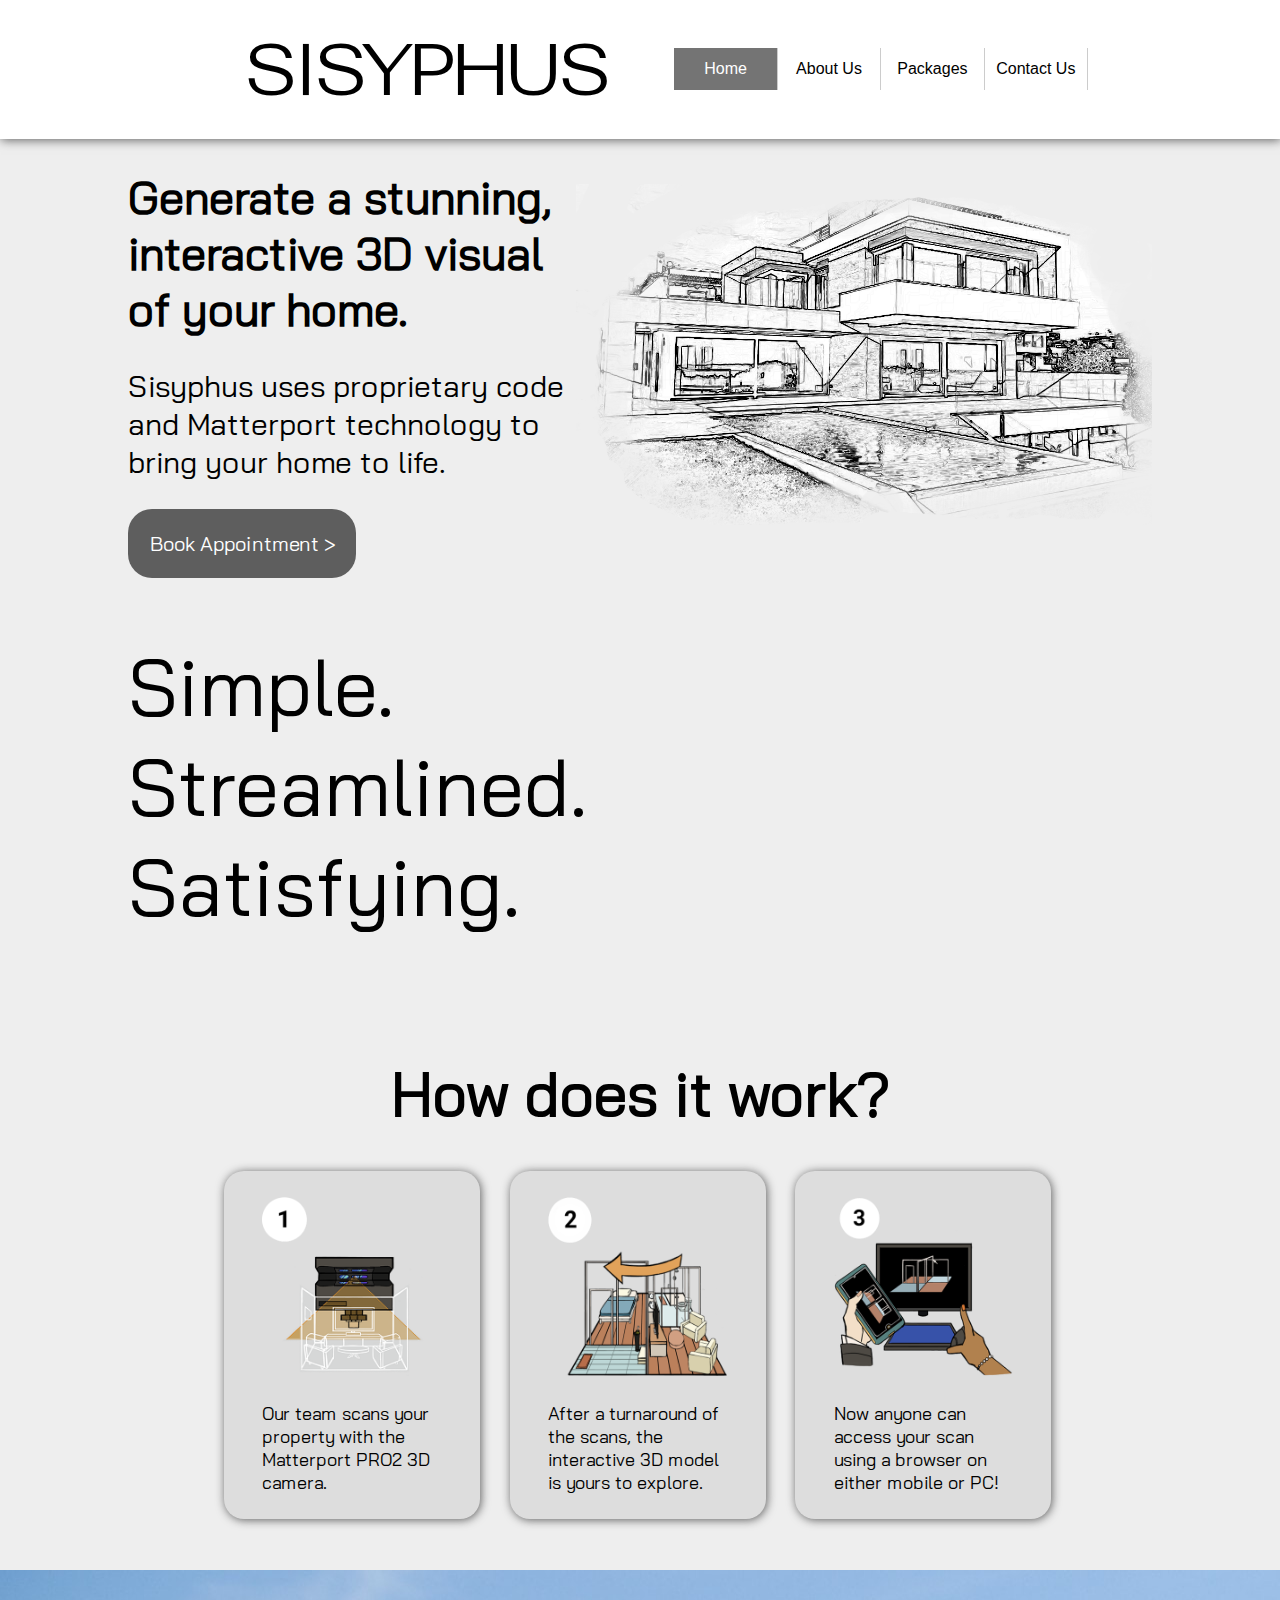
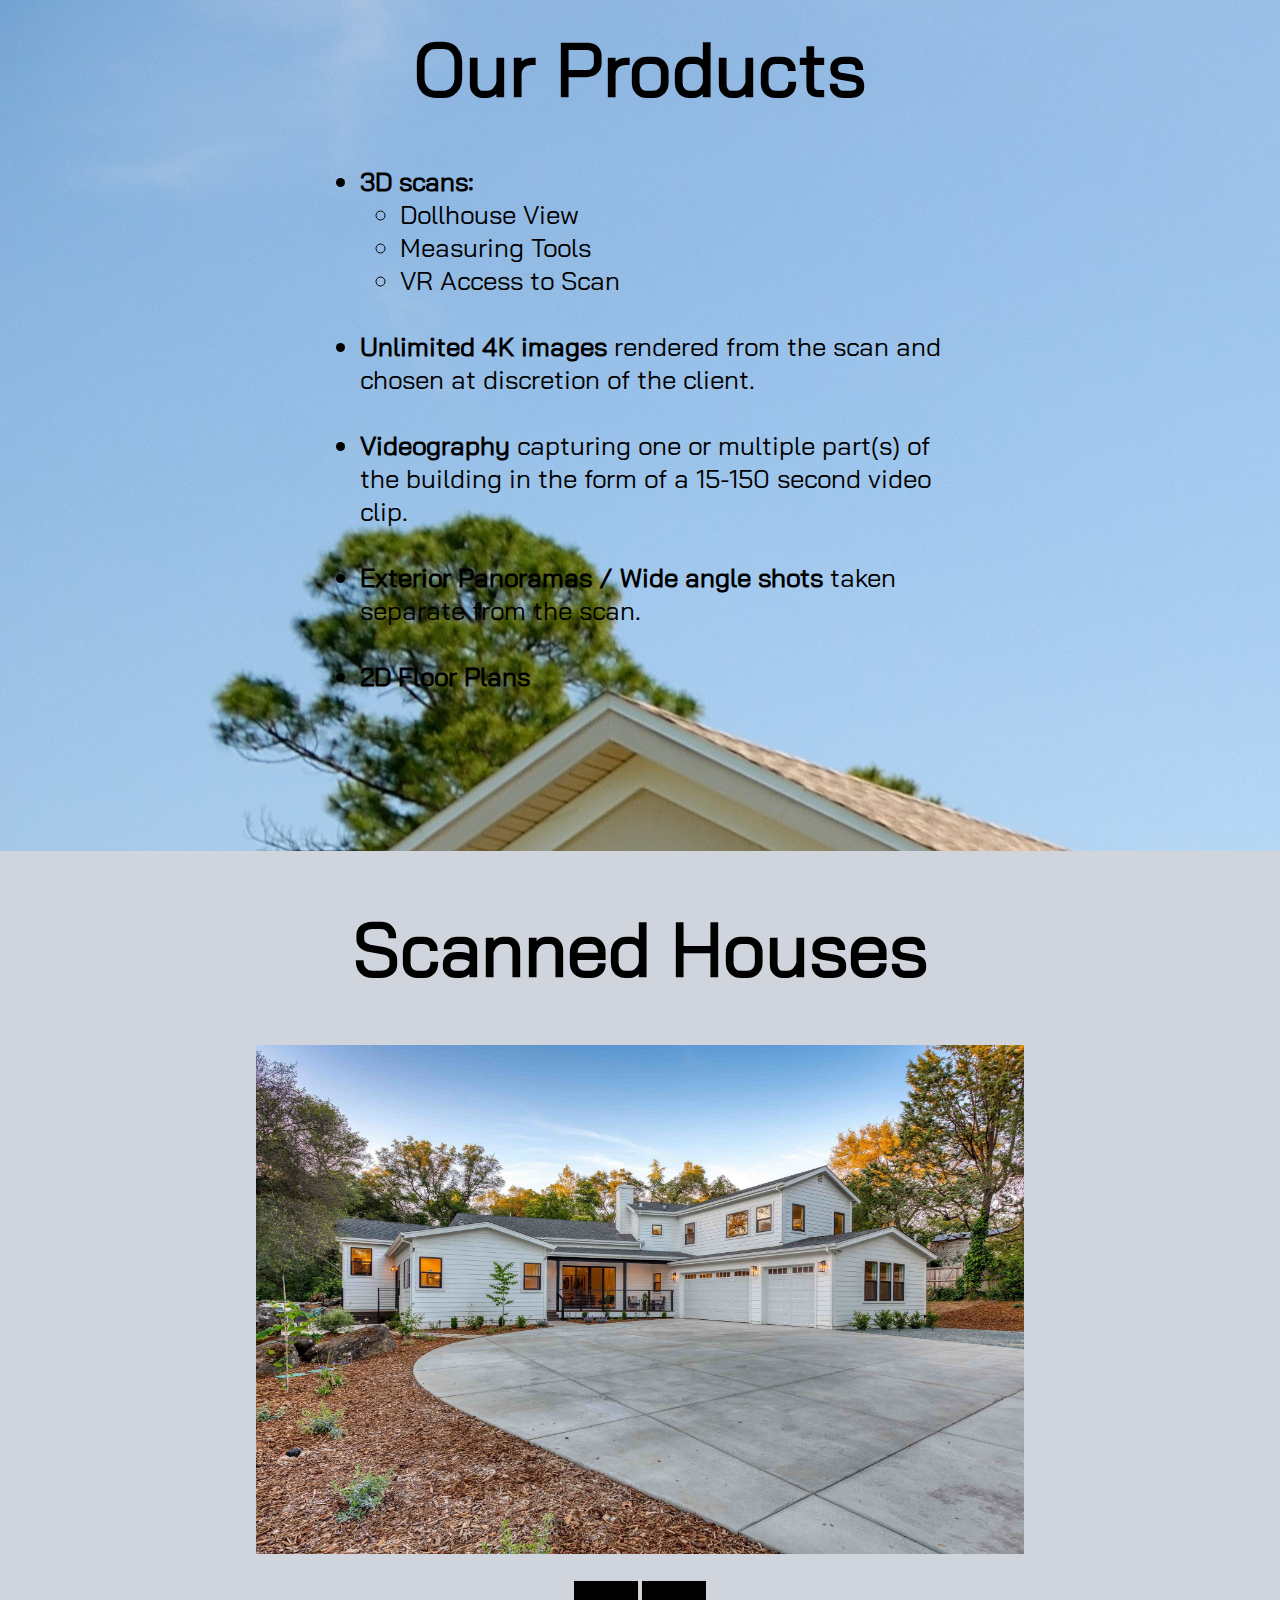
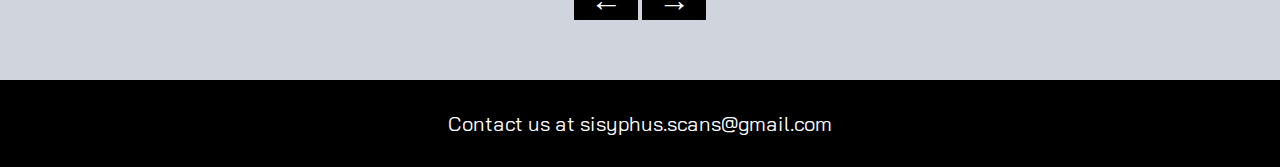
==== commit a5aeba2e: "Re-added slideshow buttons" ====
--- a/index.html
+++ b/index.html
@@ -119,6 +119,8 @@
                     <img class="slide" src="resources/5.png"/>
                     <img class="slide" src="resources/6.png"/>
                 </div>
+                <button class="i_s_fb" onclick="retract()">	&larr;</button>
+                <button class="i_s_fb" onclick="advance()">	&rarr;</button>
 
                 <br/>
                 <br/>
--- a/stylesheets/styles-desk-large.css
+++ b/stylesheets/styles-desk-large.css
@@ -227,7 +227,7 @@
 		width: 70%;
 		margin: 0px 15% 10% 15%;
 		text-align: left;
-		font-size: 20px;
+		font-size: 24px;
 	}
 
 	#i_strip_2_box_2 {
@@ -247,7 +247,7 @@
 		width: 70%;
 		margin: 0px 15% 10% 15%;
 		text-align: left;
-		font-size: 20px;
+		font-size: 24px;
 	}
 
 	#i_strip_2_box_3 {
@@ -268,7 +268,7 @@
 		width: 70%;
 		margin: 0px 15% 10% 15%;
 		text-align: left;
-		font-size: 20px;
+		font-size: 24px;
 	}
 
 	#i_strip_2 h1 {
@@ -324,6 +324,22 @@
 	.slide {
 		width: 60vw;
 		margin: 0px 20vw 0px 20vw;
+	}
+
+	.i_s_fb {
+		width: 5vw;
+		border: 0px solid;
+		color: white;
+		background-color: rgba(0, 0, 0, 1);
+		cursor: pointer;
+		font-size: 40px;
+		margin-top: 3vh;
+		transition: background-color 0.25s ease;
+	}
+
+	.i_s_fb:hover {
+		background-color: #b99e16;
+		color: #000;
 	}
 
 	/*
--- a/stylesheets/styles-desk-med.css
+++ b/stylesheets/styles-desk-med.css
@@ -16,7 +16,7 @@
 ###################################
 */
 
-@media screen and (min-width: 1600px) and (max-width: 1920px) {
+@media screen and (min-width: 1600px) and (max-width: 1920px) and (orientation: landscape) {
 	/* Navigation Bar */
 
 	.topnav a {
@@ -122,7 +122,7 @@
 
 	/* Footer */
 
-	.footer {
+	footer {
 		background-color: #000;
 		float: left;
 		position: relative;
@@ -131,7 +131,7 @@
 		color: #fff;
 	}
 
-	.footer p {
+	footer p {
 		padding: 11px 0px 11px 0px;
 		font-size: 20px;
 	}
@@ -324,6 +324,22 @@
 	.slide {
 		width: 60vw;
 		margin: 0px 20vw 0px 20vw;
+	}
+
+	.i_s_fb {
+		width: 5vw;
+		border: 0px solid;
+		color: white;
+		background-color: rgba(0, 0, 0, 1);
+		cursor: pointer;
+		font-size: 40px;
+		margin-top: 3vh;
+		transition: background-color 0.25s ease;
+	}
+
+	.i_s_fb:hover {
+		background-color: #b99e16;
+		color: #000;
 	}
 
 	/*
@@ -463,11 +479,12 @@
 
 	#form_submit {
 		display: inline-block;
-		width: 6.8vw;
+		width: 18.5%;
 		font-size: 18px;
-		margin-left: calc(34vw * 0.41);
+		margin-left: 40.75%;
 		margin-top: 6vh;
 		margin-bottom: 6vh;
+		overflow-x: hidden;
 	}
 
 	#form_submit button[type=submit] {
@@ -481,6 +498,7 @@
 		transition: background-color 0.25s ease;
 		font-family: inherit;
 		border: none;
+		cursor: pointer;
 	}
 
 	#form_submit button[type=submit]:hover {
--- a/stylesheets/styles-desk-small.css
+++ b/stylesheets/styles-desk-small.css
@@ -322,6 +322,22 @@
 	.slide {
 		width: 60vw;
 		margin: 0px 20vw 0px 20vw;
+	}
+
+	.i_s_fb {
+		width: 5vw;
+		border: 0px solid;
+		color: white;
+		background-color: rgba(0, 0, 0, 1);
+		cursor: pointer;
+		font-size: 32px;
+		margin-top: 3vh;
+		transition: background-color 0.25s ease;
+	}
+
+	.i_s_fb:hover {
+		background-color: #b99e16;
+		color: #000;
 	}
 
 	/*
--- a/stylesheets/styles-desk-xsmall.css
+++ b/stylesheets/styles-desk-xsmall.css
@@ -330,6 +330,22 @@
 		margin: 0px 10vw 0px 10vw;
 	}
 
+	.i_s_fb {
+		width: 5vw;
+		border: 0px solid;
+		color: white;
+		background-color: rgba(0, 0, 0, 1);
+		cursor: pointer;
+		font-size: 24px;
+		margin-top: 3vh;
+		transition: background-color 0.25s ease;
+	}
+
+	.i_s_fb:hover {
+		background-color: #b99e16;
+		color: #000;
+	}
+
 	/*
 	###############################
 	Styling elements for 404.html
--- a/stylesheets/styles-mob-large.css
+++ b/stylesheets/styles-mob-large.css
@@ -331,6 +331,22 @@
 		margin: 0px 5vw 0px 5vw;
 	}
 
+	.i_s_fb {
+		width: 15vw;
+		border: 0px solid;
+		color: white;
+		background-color: rgba(0, 0, 0, 1);
+		cursor: pointer;
+		font-size: 40px;
+		margin-top: 3vh;
+		transition: background-color 0.25s ease;
+	}
+
+	.i_s_fb:hover {
+		background-color: #b99e16;
+		color: #000;
+	}
+
 	/*
 	###############################
 	Styling elements for 404.html
--- a/stylesheets/styles-mob-med.css
+++ b/stylesheets/styles-mob-med.css
@@ -331,6 +331,22 @@
 		margin: 0px 5vw 0px 5vw;
 	}
 
+	.i_s_fb {
+		border: 0px solid;
+		color: white;
+		background-color: rgba(0, 0, 0, 1);
+		cursor: pointer;
+		font-size: 40px;
+		margin-top: 3vh;
+		width: 20%;
+		transition: background-color 0.25s ease;
+	}
+
+	.i_s_fb:hover {
+		background-color: #b99e16;
+		color: #000;
+	}
+
 	/*
 	###############################
 	Styling elements for 404.html
@@ -472,8 +488,8 @@
 
 	#form_submit {
 		display: inline-block;
-		width: 45%;
-		margin-left: 27.5%;
+		width: 50%;
+		margin-left: 26%;
 		margin-top: 6vh;
 		margin-bottom: 6vh;
 		overflow-x: hidden;
--- a/stylesheets/styles-mob-small.css
+++ b/stylesheets/styles-mob-small.css
@@ -331,6 +331,22 @@
 		margin: 0px 5vw 0px 5vw;
 	}
 
+	.i_s_fb {
+		width: 5vw;
+		border: 0px solid;
+		color: white;
+		background-color: rgba(0, 0, 0, 1);
+		cursor: pointer;
+		font-size: 40px;
+		margin-top: 3vh;
+		transition: background-color 0.25s ease;
+	}
+
+	.i_s_fb:hover {
+		background-color: #b99e16;
+		color: #000;
+	}
+
 	/*
 	###############################
 	Styling elements for 404.html
@@ -432,7 +448,7 @@
 
 	#contact_form textarea {
 		resize: none;
-		width: 98%;
+		width: 95%;
 		height: 10vh;
 		border: none;
 		border-bottom: solid 2px rgb(94, 94, 94);
@@ -472,8 +488,8 @@
 
 	#form_submit {
 		display: inline-block;
-		width: 37%;
-		margin-left: 31.5%;
+		width: 57%;
+		margin-left: 21.5%;
 		margin-top: 6vh;
 		margin-bottom: 6vh;
 		overflow-x: hidden;
--- a/stylesheets/styles-mob-xlarge.css
+++ b/stylesheets/styles-mob-xlarge.css
@@ -331,6 +331,22 @@
 		margin: 0px 5vw 0px 5vw;
 	}
 
+	.i_s_fb {
+		width: 10vw;
+		border: 0px solid;
+		color: white;
+		background-color: rgba(0, 0, 0, 1);
+		cursor: pointer;
+		font-size: 40px;
+		margin-top: 3vh;
+		transition: background-color 0.25s ease;
+	}
+
+	.i_s_fb:hover {
+		background-color: #b99e16;
+		color: #000;
+	}
+
 	/*
 	###############################
 	Styling elements for 404.html
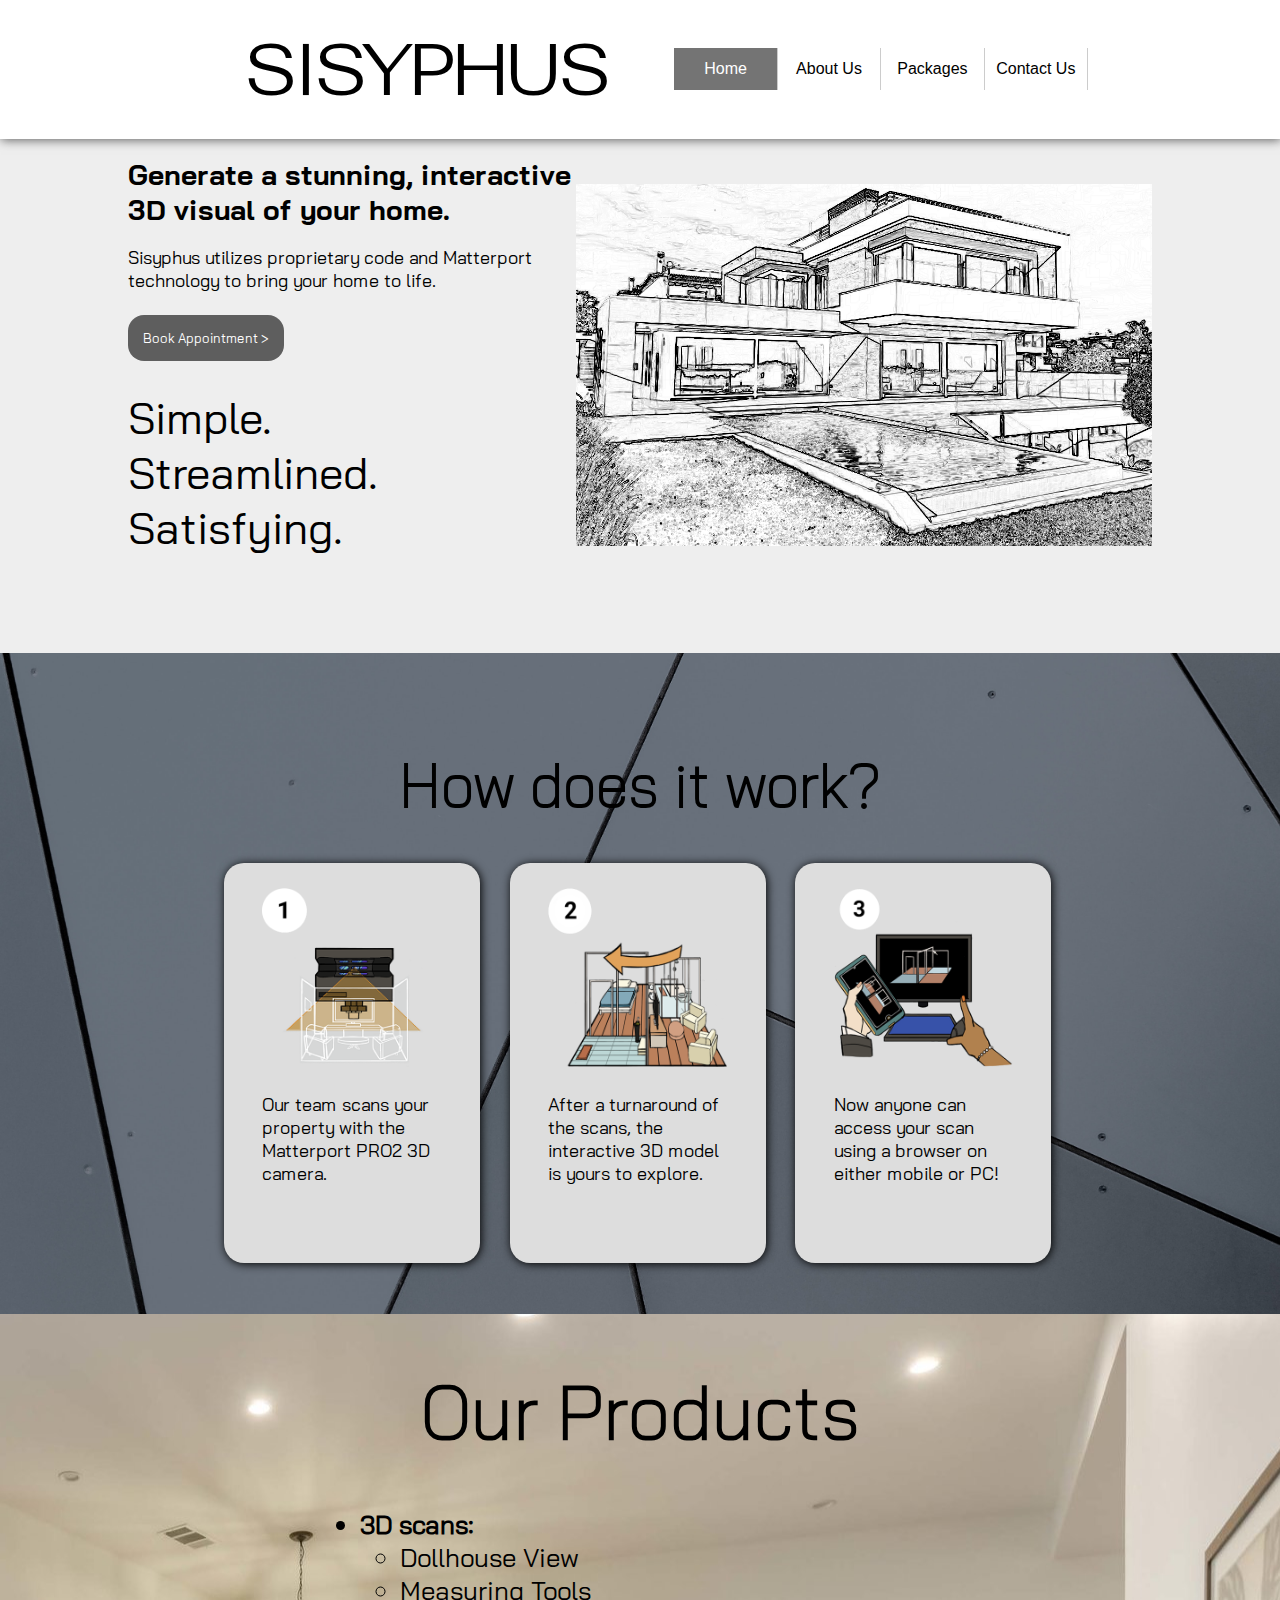
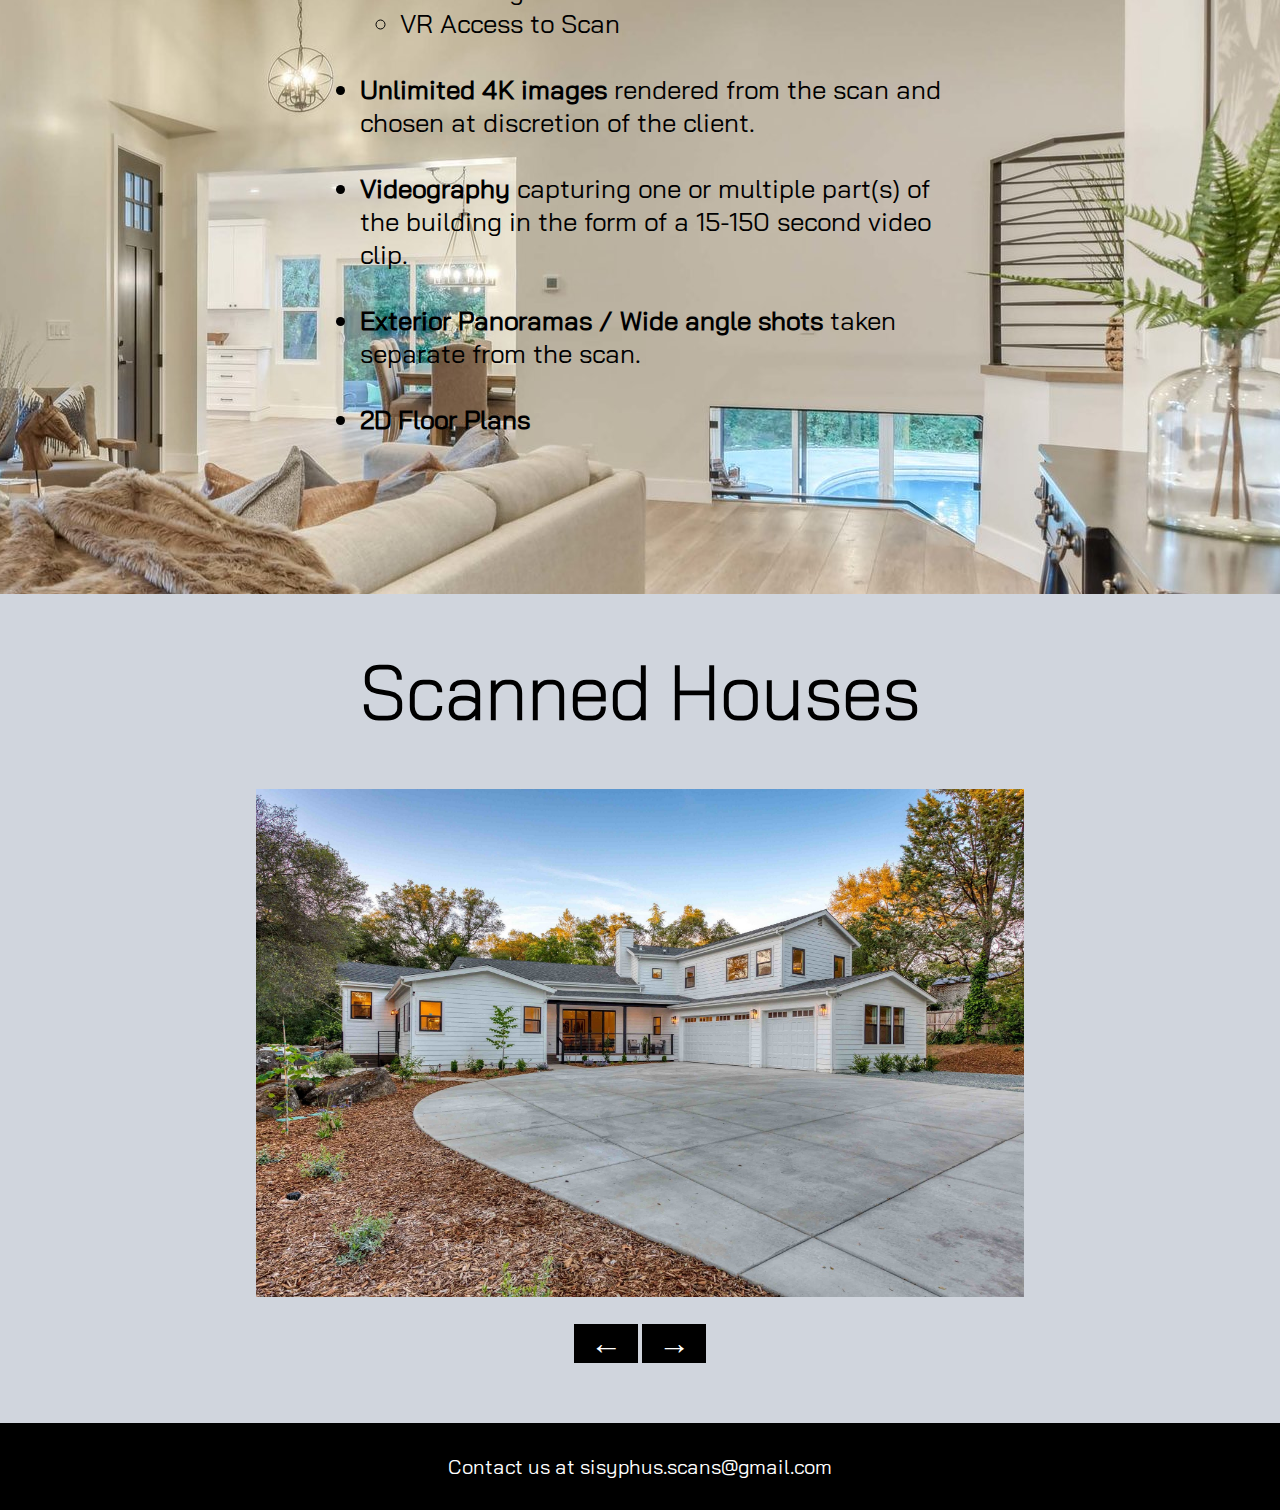
==== commit 301c48b2: "Design Changes" ====
--- a/index.html
+++ b/index.html
@@ -50,11 +50,11 @@
             <div id="i_strip_1">
                 <div id="i_strip_1_box">
                     <div id="i_strip_1_img_1">
-                        <img src="resources/wireframe.png" />
+                        <img src="resources/wireframe_old.png" />
                     </div>
                     <div id="i_strip_1_text">
                         <h1>Generate a stunning, interactive 3D visual of your home.</h1>
-                        <p>Sisyphus uses proprietary code and Matterport technology to bring your home to life.</p>
+                        <p>Sisyphus utilizes proprietary code and Matterport technology to bring your home to life.</p>
                         <br/>
                         <a href="contact.html">Book Appointment ></a>
                         <p id="i_strip_1_slogan">Simple. Streamlined. Satisfying.</p>
--- a/stylesheets/styles-desk-large.css
+++ b/stylesheets/styles-desk-large.css
@@ -10,9 +10,20 @@
 	src: url("../fonts/BaiJamjuree-Regular.ttf");
 }
 
+@font-face {
+	font-family: BaiJamjuree-Bold;
+	src: url("../fonts/BaiJamjuree-Bold.ttf");
+}
+
+@font-face {
+	font-family: BaiJamjuree-Light;
+	src: url("../fonts/BaiJamjuree-ExtraLight.ttf");
+}
+
+
 /*
 ###################################
-Desktop Medium Layout
+Desktop Large Layout
 ###################################
 */
 
@@ -133,7 +144,7 @@
 
 	footer p {
 		padding: 11px 0px 11px 0px;
-		font-size: 20px;
+		font-size: 24px;
 	}
 
 	/*
@@ -146,6 +157,7 @@
 
 	#i_strip_1_box h1 {
 		font-size: 55px;
+		font-family: BaiJamjuree-Bold;
 	}
 
 	#i_strip_1_box p {
@@ -155,6 +167,7 @@
 	#i_strip_1 {
 		float: left;
 		width: 100%;
+		padding-bottom: 6vh;
 	}
 
 	#i_strip_1_box {
@@ -207,6 +220,10 @@
 	#i_strip_2 {
 		float: left;
 		width: 100vw;
+		padding-top: 6vh;
+		background-image: url("../resources/background_strip2.jpg");
+		background-size: 100%;
+		background-position: center;
 	}
 
 	#i_strip_2_box_1 {
@@ -215,7 +232,9 @@
 		width: 20%;
 		margin: 0px 2% 4% 17.5%;
 		border-radius: 20px;
-		box-shadow: 1px 1px 10px rgb(94, 94, 94);
+		box-shadow: 1px 1px 10px rgb(0, 0, 0);
+		height: 700px;
+		vertical-align: top;
 	}
 
 	#i_strip_2_box_1 img {
@@ -227,7 +246,7 @@
 		width: 70%;
 		margin: 0px 15% 10% 15%;
 		text-align: left;
-		font-size: 24px;
+		font-size: 30px;
 	}
 
 	#i_strip_2_box_2 {
@@ -236,6 +255,8 @@
 		width: 20%;
 		border-radius: 20px;
 		box-shadow: 1px 1px 10px rgb(94, 94, 94);
+		height: 700px;
+		vertical-align: top;
 	}
 
 	#i_strip_2_box_2 img {
@@ -247,7 +268,7 @@
 		width: 70%;
 		margin: 0px 15% 10% 15%;
 		text-align: left;
-		font-size: 24px;
+		font-size: 30px;
 	}
 
 	#i_strip_2_box_3 {
@@ -257,6 +278,8 @@
 		margin: 0px 0% 4% 2%;
 		border-radius: 20px;
 		box-shadow: 1px 1px 10px rgb(94, 94, 94);
+		height: 700px;
+		vertical-align: top;
 	}
 
 	#i_strip_2_box_3 img {
@@ -268,12 +291,13 @@
 		width: 70%;
 		margin: 0px 15% 10% 15%;
 		text-align: left;
-		font-size: 24px;
+		font-size: 30px;
 	}
 
 	#i_strip_2 h1 {
 		text-align: center;
-		font-size: 60px;
+		font-size: 100px;
+		font-family: BaiJamjuree-Light;
 	}
 
 	/* Div Strip 3 */
@@ -303,8 +327,9 @@
 	}
 
 	#i_strip_3_text h1 {
-		font-size: 75px;
-		text-align: center;
+		font-size: 120px;
+		text-align: center;
+		font-family: BaiJamjuree-Light;
 	}
 
 	/* Div Strip 4 */
@@ -318,7 +343,8 @@
 	}
 
 	#i_strip_4 h1 {
-		font-size: 75px;
+		font-size: 120px;
+		font-family: BaiJamjuree-Light;
 	}
 
 	.slide {
@@ -707,4 +733,11 @@
 		text-align: center;
 		padding: 3%;
 	}
+
+	#p_disclaimer {
+		width: 90%;
+		margin: 8% 5% 8% 5%;
+		font-size: 46px;
+		text-align: center;
+	}
 }--- a/stylesheets/styles-desk-med.css
+++ b/stylesheets/styles-desk-med.css
@@ -8,6 +8,16 @@
 @font-face {
 	font-family: BaiJamjuree;
 	src: url("../fonts/BaiJamjuree-Regular.ttf");
+}
+
+@font-face {
+	font-family: BaiJamjuree-Bold;
+	src: url("../fonts/BaiJamjuree-Bold.ttf");
+}
+
+@font-face {
+	font-family: BaiJamjuree-Light;
+	src: url("../fonts/BaiJamjuree-ExtraLight.ttf");
 }
 
 /*
@@ -145,16 +155,18 @@
 	/* Div Strip 1 */
 
 	#i_strip_1_box h1 {
-		font-size: 55px;
+		font-size: 42px;
+		font-family: BaiJamjuree-Bold;
 	}
 
 	#i_strip_1_box p {
-		font-size: 36px;
+		font-size: 24px;
 	}
 
 	#i_strip_1 {
 		float: left;
 		width: 100%;
+		padding-bottom: 6vh;
 	}
 
 	#i_strip_1_box {
@@ -198,7 +210,7 @@
 	}
 
 	#i_strip_1_slogan {
-		font-size: 80px !important;
+		font-size: 60px !important;
 		width: 240px;
 	}
 
@@ -207,6 +219,10 @@
 	#i_strip_2 {
 		float: left;
 		width: 100vw;
+		padding-top: 6vh;
+		background-image: url("../resources/background_strip2.jpg");
+		background-size: 100%;
+		background-position: center;
 	}
 
 	#i_strip_2_box_1 {
@@ -215,7 +231,9 @@
 		width: 20%;
 		margin: 0px 2% 4% 17.5%;
 		border-radius: 20px;
-		box-shadow: 1px 1px 10px rgb(94, 94, 94);
+		box-shadow: 1px 1px 10px rgb(0, 0, 0);
+		height: 500px;
+		vertical-align: top;
 	}
 
 	#i_strip_2_box_1 img {
@@ -235,7 +253,9 @@
 		background-color: #DDD;
 		width: 20%;
 		border-radius: 20px;
-		box-shadow: 1px 1px 10px rgb(94, 94, 94);
+		box-shadow: 1px 1px 10px rgb(0, 0, 0);
+		height: 500px;
+		vertical-align: top;
 	}
 
 	#i_strip_2_box_2 img {
@@ -256,7 +276,9 @@
 		width: 20%;
 		margin: 0px 0% 4% 2%;
 		border-radius: 20px;
-		box-shadow: 1px 1px 10px rgb(94, 94, 94);
+		box-shadow: 1px 1px 10px rgb(0, 0, 0);
+		height: 500px;
+		vertical-align: top;
 	}
 
 	#i_strip_2_box_3 img {
@@ -274,6 +296,7 @@
 	#i_strip_2 h1 {
 		text-align: center;
 		font-size: 60px;
+		font-family: BaiJamjuree-Light;
 	}
 
 	/* Div Strip 3 */
@@ -283,6 +306,7 @@
 		float: left;
 		position: relative;
 		width: 100vw;
+		background-position: 90% 25%;
 	}
 
 	#i_strip_3_box {
@@ -305,6 +329,7 @@
 	#i_strip_3_text h1 {
 		font-size: 75px;
 		text-align: center;
+		font-family: BaiJamjuree-Light;
 	}
 
 	/* Div Strip 4 */
@@ -319,6 +344,7 @@
 
 	#i_strip_4 h1 {
 		font-size: 75px;
+		font-family: BaiJamjuree-Light;
 	}
 
 	.slide {
@@ -707,4 +733,11 @@
 		text-align: center;
 		padding: 3%;
 	}
+
+	#p_disclaimer {
+		width: 90%;
+		margin: 8% 5% 8% 5%;
+		font-size: 46px;
+		text-align: center;
+	}
 }--- a/stylesheets/styles-desk-small.css
+++ b/stylesheets/styles-desk-small.css
@@ -8,6 +8,16 @@
 @font-face {
 	font-family: BaiJamjuree;
 	src: url("../fonts/BaiJamjuree-Regular.ttf");
+}
+
+@font-face {
+	font-family: BaiJamjuree-Bold;
+	src: url("../fonts/BaiJamjuree-Bold.ttf");
+}
+
+@font-face {
+	font-family: BaiJamjuree-Light;
+	src: url("../fonts/BaiJamjuree-ExtraLight.ttf");
 }
 
 /*
@@ -143,16 +153,18 @@
 	/* Div Strip 1 */
 
 	#i_strip_1_box h1 {
-		font-size: 45px;
+		font-size: 28px;
+		font-family: BaiJamjuree-Bold;
 	}
 
 	#i_strip_1_box p {
-		font-size: 30px;
+		font-size: 18px;
 	}
 
 	#i_strip_1 {
 		float: left;
 		width: 100%;
+		padding-bottom: 6vh;
 	}
 
 	#i_strip_1_box {
@@ -182,11 +194,11 @@
 
 	#i_strip_1_text a {
 		color: #FFF;
-		padding: 21.6px;
+		padding: 15px;
 		background-color: rgb(94, 94, 94);
-		border-radius: 24px;
+		border-radius: 16px;
 		text-decoration: none;
-		font-size: 20px;
+		font-size: 13px;
 		transition: background-color 0.25s ease;
 	}
 
@@ -196,7 +208,7 @@
 	}
 
 	#i_strip_1_slogan {
-		font-size: 80px !important;
+		font-size: 44px !important;
 		width: 240px;
 	}
 
@@ -205,6 +217,10 @@
 	#i_strip_2 {
 		float: left;
 		width: 100vw;
+		padding-top: 6vh;
+		background-image: url("../resources/background_strip2.jpg");
+		background-size: 100%;
+		background-position: center;
 	}
 
 	#i_strip_2_box_1 {
@@ -213,7 +229,9 @@
 		width: 20%;
 		margin: 0px 2% 4% 17.5%;
 		border-radius: 20px;
-		box-shadow: 1px 1px 10px rgb(94, 94, 94);
+		box-shadow: 1px 1px 10px rgb(0, 0, 0);
+		height: 400px;
+		vertical-align: top;
 	}
 
 	#i_strip_2_box_1 img {
@@ -233,7 +251,9 @@
 		background-color: #DDD;
 		width: 20%;
 		border-radius: 20px;
-		box-shadow: 1px 1px 10px rgb(94, 94, 94);
+		box-shadow: 1px 1px 10px rgb(0, 0, 0);
+		height: 400px;
+		vertical-align: top;
 	}
 
 	#i_strip_2_box_2 img {
@@ -254,7 +274,9 @@
 		width: 20%;
 		margin: 0px 0% 4% 2%;
 		border-radius: 20px;
-		box-shadow: 1px 1px 10px rgb(94, 94, 94);
+		box-shadow: 1px 1px 10px rgb(0, 0, 0);
+		height: 400px;
+		vertical-align: top;
 	}
 
 	#i_strip_2_box_3 img {
@@ -272,6 +294,7 @@
 	#i_strip_2 h1 {
 		text-align: center;
 		font-size: 60px;
+		font-family: BaiJamjuree-Light;
 	}
 
 	/* Div Strip 3 */
@@ -281,6 +304,7 @@
 		float: left;
 		position: relative;
 		width: 100vw;
+		background-position: 90% 25%;
 	}
 
 	#i_strip_3_box {
@@ -303,6 +327,7 @@
 	#i_strip_3_text h1 {
 		font-size: 75px;
 		text-align: center;
+		font-family: BaiJamjuree-Light;
 	}
 
 	/* Div Strip 4 */
@@ -317,6 +342,7 @@
 
 	#i_strip_4 h1 {
 		font-size: 75px;
+		font-family: BaiJamjuree-Light;
 	}
 
 	.slide {
@@ -704,4 +730,11 @@
 		text-align: center;
 		padding: 3%;
 	}
+
+	#p_disclaimer {
+		width: 90%;
+		margin: 8% 5% 8% 5%;
+		font-size: 34px;
+		text-align: center;
+	}
 }--- a/stylesheets/styles-desk-xsmall.css
+++ b/stylesheets/styles-desk-xsmall.css
@@ -8,6 +8,16 @@
 @font-face {
 	font-family: BaiJamjuree;
 	src: url("../fonts/BaiJamjuree-Regular.ttf");
+}
+
+@font-face {
+	font-family: BaiJamjuree-Bold;
+	src: url("../fonts/BaiJamjuree-Bold.ttf");
+}
+
+@font-face {
+	font-family: BaiJamjuree-Light;
+	src: url("../fonts/BaiJamjuree-ExtraLight.ttf");
 }
 
 /*
@@ -150,16 +160,18 @@
 	/* Div Strip 1 */
 
 	#i_strip_1_box h1 {
-		font-size: 55px;
+		font-size: 36px;
+		font-family: BaiJamjuree-Bold;
 	}
 
 	#i_strip_1_box p {
-		font-size: 36px;
+		font-size: 24px;
 	}
 
 	#i_strip_1 {
 		float: left;
 		width: 100%;
+		padding-bottom: 6vh;
 	}
 
 	#i_strip_1_box {
@@ -176,6 +188,7 @@
 	#i_strip_1_img_1 {
 		margin: 0px 0px 0px 0px;
 		width: 100%;
+		margin-top: 10vh;
 	}
 
 	#i_strip_1_img_1 img {
@@ -198,7 +211,7 @@
 	}
 
 	#i_strip_1_slogan {
-		font-size: 80px !important;
+		font-size: 55px !important;
 		width: 240px;
 	}
 
@@ -207,6 +220,10 @@
 	#i_strip_2 {
 		float: left;
 		width: 100vw;
+		padding-top: 6vh;
+		background-image: url("../resources/background_strip2.jpg");
+		background-size: 400%;
+		background-position: center;
 	}
 
 	#i_strip_2_box_1 {
@@ -278,6 +295,7 @@
 	#i_strip_2 h1 {
 		text-align: center;
 		font-size: 60px;
+		font-family: BaiJamjuree-Light;
 	}
 
 	/* Div Strip 3 */
@@ -309,6 +327,7 @@
 	#i_strip_3_text h1 {
 		font-size: 75px;
 		text-align: center;
+		font-family: BaiJamjuree-Light
 	}
 
 	/* Div Strip 4 */
@@ -323,6 +342,7 @@
 
 	#i_strip_4 h1 {
 		font-size: 75px;
+		font-family: BaiJamjuree-Light
 	}
 
 	.slide {
@@ -707,4 +727,11 @@
 		text-align: center;
 		padding: 3%;
 	}
+
+	#p_disclaimer {
+		width: 90%;
+		margin: 8% 5% 8% 5%;
+		font-size: 24px;
+		text-align: center;
+	}
 }--- a/stylesheets/styles-mob-large.css
+++ b/stylesheets/styles-mob-large.css
@@ -8,6 +8,16 @@
 @font-face {
 	font-family: BaiJamjuree;
 	src: url("../fonts/BaiJamjuree-Regular.ttf");
+}
+
+@font-face {
+	font-family: BaiJamjuree-Bold;
+	src: url("../fonts/BaiJamjuree-Bold.ttf");
+}
+
+@font-face {
+	font-family: BaiJamjuree-Light;
+	src: url("../fonts/BaiJamjuree-ExtraLight.ttf");
 }
 
 /*
@@ -151,11 +161,12 @@
 	/* Div Strip 1 */
 
 	#i_strip_1_box h1 {
-		font-size: 40px;
+		font-size: 26px;
+		font-family: BaiJamjuree-Bold;
 	}
 
 	#i_strip_1_box p {
-		font-size: 28px;
+		font-size: 16px;
 	}
 
 	#i_strip_1 {
@@ -185,11 +196,11 @@
 
 	#i_strip_1_text a {
 		color: #FFF;
-		padding: 21.6px;
+		padding: 15px;
 		background-color: rgb(94, 94, 94);
-		border-radius: 24px;
+		border-radius: 18px;
 		text-decoration: none;
-		font-size: 20px;
+		font-size: 15px;
 		transition: background-color 0.25s ease;
 	}
 
@@ -208,6 +219,10 @@
 	#i_strip_2 {
 		float: left;
 		width: 100vw;
+		padding-top: 6vh;
+		background-image: url("../resources/background_strip2.jpg");
+		background-size: 400%;
+		background-position: center;
 	}
 
 	#i_strip_2_box_1 {
@@ -279,6 +294,7 @@
 	#i_strip_2 h1 {
 		text-align: center;
 		font-size: 40px;
+		font-family: BaiJamjuree-Light;
 	}
 
 	/* Div Strip 3 */
@@ -288,6 +304,7 @@
 		float: left;
 		position: relative;
 		width: 100vw;
+		background-position: 90% 25%;
 	}
 
 	#i_strip_3_box {
@@ -310,6 +327,7 @@
 	#i_strip_3_text h1 {
 		font-size: 50px;
 		text-align: center;
+		font-family: BaiJamjuree-Light;
 	}
 
 	/* Div Strip 4 */
@@ -324,6 +342,7 @@
 
 	#i_strip_4 h1 {
 		font-size: 45px;
+		font-family: BaiJamjuree-Light;
 	}
 
 	.slide {
--- a/stylesheets/styles-mob-med.css
+++ b/stylesheets/styles-mob-med.css
@@ -8,6 +8,16 @@
 @font-face {
 	font-family: BaiJamjuree;
 	src: url("../fonts/BaiJamjuree-Regular.ttf");
+}
+
+@font-face {
+	font-family: BaiJamjuree-Bold;
+	src: url("../fonts/BaiJamjuree-Bold.ttf");
+}
+
+@font-face {
+	font-family: BaiJamjuree-Light;
+	src: url("../fonts/BaiJamjuree-ExtraLight.ttf");
 }
 
 /*
@@ -151,11 +161,12 @@
 	/* Div Strip 1 */
 
 	#i_strip_1_box h1 {
-		font-size: 40px;
+		font-size: 24px;
+		font-family: BaiJamjuree-Bold;
 	}
 
 	#i_strip_1_box p {
-		font-size: 28px;
+		font-size: 16px;
 	}
 
 	#i_strip_1 {
@@ -185,11 +196,11 @@
 
 	#i_strip_1_text a {
 		color: #FFF;
-		padding: 21.6px;
+		padding: 15px;
 		background-color: rgb(94, 94, 94);
-		border-radius: 24px;
+		border-radius: 18px;
 		text-decoration: none;
-		font-size: 20px;
+		font-size: 15px;
 		transition: background-color 0.25s ease;
 	}
 
@@ -208,6 +219,10 @@
 	#i_strip_2 {
 		float: left;
 		width: 100vw;
+		padding-top: 6vh;
+		background-image: url("../resources/background_strip2.jpg");
+		background-size: 400%;
+		background-position: center;
 	}
 
 	#i_strip_2_box_1 {
@@ -279,6 +294,7 @@
 	#i_strip_2 h1 {
 		text-align: center;
 		font-size: 40px;
+		font-family: BaiJamjuree-Light;
 	}
 
 	/* Div Strip 3 */
@@ -288,6 +304,7 @@
 		float: left;
 		position: relative;
 		width: 100vw;
+		background-position: 90% 25%;
 	}
 
 	#i_strip_3_box {
@@ -310,6 +327,7 @@
 	#i_strip_3_text h1 {
 		font-size: 50px;
 		text-align: center;
+		font-family: BaiJamjuree-Light;
 	}
 
 	/* Div Strip 4 */
@@ -324,6 +342,7 @@
 
 	#i_strip_4 h1 {
 		font-size: 45px;
+		font-family: BaiJamjuree-Light;
 	}
 
 	.slide {
--- a/stylesheets/styles-mob-small.css
+++ b/stylesheets/styles-mob-small.css
@@ -8,6 +8,16 @@
 @font-face {
 	font-family: BaiJamjuree;
 	src: url("../fonts/BaiJamjuree-Regular.ttf");
+}
+
+@font-face {
+	font-family: BaiJamjuree-Bold;
+	src: url("../fonts/BaiJamjuree-Bold.ttf");
+}
+
+@font-face {
+	font-family: BaiJamjuree-Light;
+	src: url("../fonts/BaiJamjuree-ExtraLight.ttf");
 }
 
 /*
@@ -152,6 +162,7 @@
 
 	#i_strip_1_box h1 {
 		font-size: 24px;
+		font-family: BaiJamjuree-Bold;
 	}
 
 	#i_strip_1_box p {
@@ -208,6 +219,10 @@
 	#i_strip_2 {
 		float: left;
 		width: 100vw;
+		padding-top: 6vh;
+		background-image: url("../resources/background_strip2.jpg");
+		background-size: 400%;
+		background-position: center;
 	}
 
 	#i_strip_2_box_1 {
@@ -279,6 +294,7 @@
 	#i_strip_2 h1 {
 		text-align: center;
 		font-size: 22px;
+		font-family: BaiJamjuree-Light;
 	}
 
 	/* Div Strip 3 */
@@ -288,6 +304,7 @@
 		float: left;
 		position: relative;
 		width: 100vw;
+		background-position: 90% 25%;
 	}
 
 	#i_strip_3_box {
@@ -310,6 +327,7 @@
 	#i_strip_3_text h1 {
 		font-size: 26px;
 		text-align: center;
+		font-family: BaiJamjuree-Light;
 	}
 
 	/* Div Strip 4 */
@@ -324,6 +342,7 @@
 
 	#i_strip_4 h1 {
 		font-size: 24px;
+		font-family: BaiJamjuree-Light;
 	}
 
 	.slide {
--- a/stylesheets/styles-mob-xlarge.css
+++ b/stylesheets/styles-mob-xlarge.css
@@ -8,6 +8,16 @@
 @font-face {
 	font-family: BaiJamjuree;
 	src: url("../fonts/BaiJamjuree-Regular.ttf");
+}
+
+@font-face {
+	font-family: BaiJamjuree-Bold;
+	src: url("../fonts/BaiJamjuree-Bold.ttf");
+}
+
+@font-face {
+	font-family: BaiJamjuree-Light;
+	src: url("../fonts/BaiJamjuree-ExtraLight.ttf");
 }
 
 /*
@@ -152,6 +162,7 @@
 
 	#i_strip_1_box h1 {
 		font-size: 40px;
+		font-family: BaiJamjuree-Bold;
 	}
 
 	#i_strip_1_box p {
@@ -208,6 +219,10 @@
 	#i_strip_2 {
 		float: left;
 		width: 100vw;
+		padding-top: 6vh;
+		background-image: url("../resources/background_strip2.jpg");
+		background-size: 450%;
+		background-position: center;
 	}
 
 	#i_strip_2_box_1 {
@@ -279,6 +294,7 @@
 	#i_strip_2 h1 {
 		text-align: center;
 		font-size: 80px;
+		font-family: BaiJamjuree-Light;
 	}
 
 	/* Div Strip 3 */
@@ -288,6 +304,7 @@
 		float: left;
 		position: relative;
 		width: 100vw;
+		background-position: 90% 25%;
 	}
 
 	#i_strip_3_box {
@@ -310,6 +327,7 @@
 	#i_strip_3_text h1 {
 		font-size: 80px;
 		text-align: center;
+		font-family: BaiJamjuree-Light;
 	}
 
 	/* Div Strip 4 */
@@ -324,6 +342,7 @@
 
 	#i_strip_4 h1 {
 		font-size: 80px;
+		font-family: BaiJamjuree-Light;
 	}
 
 	.slide {
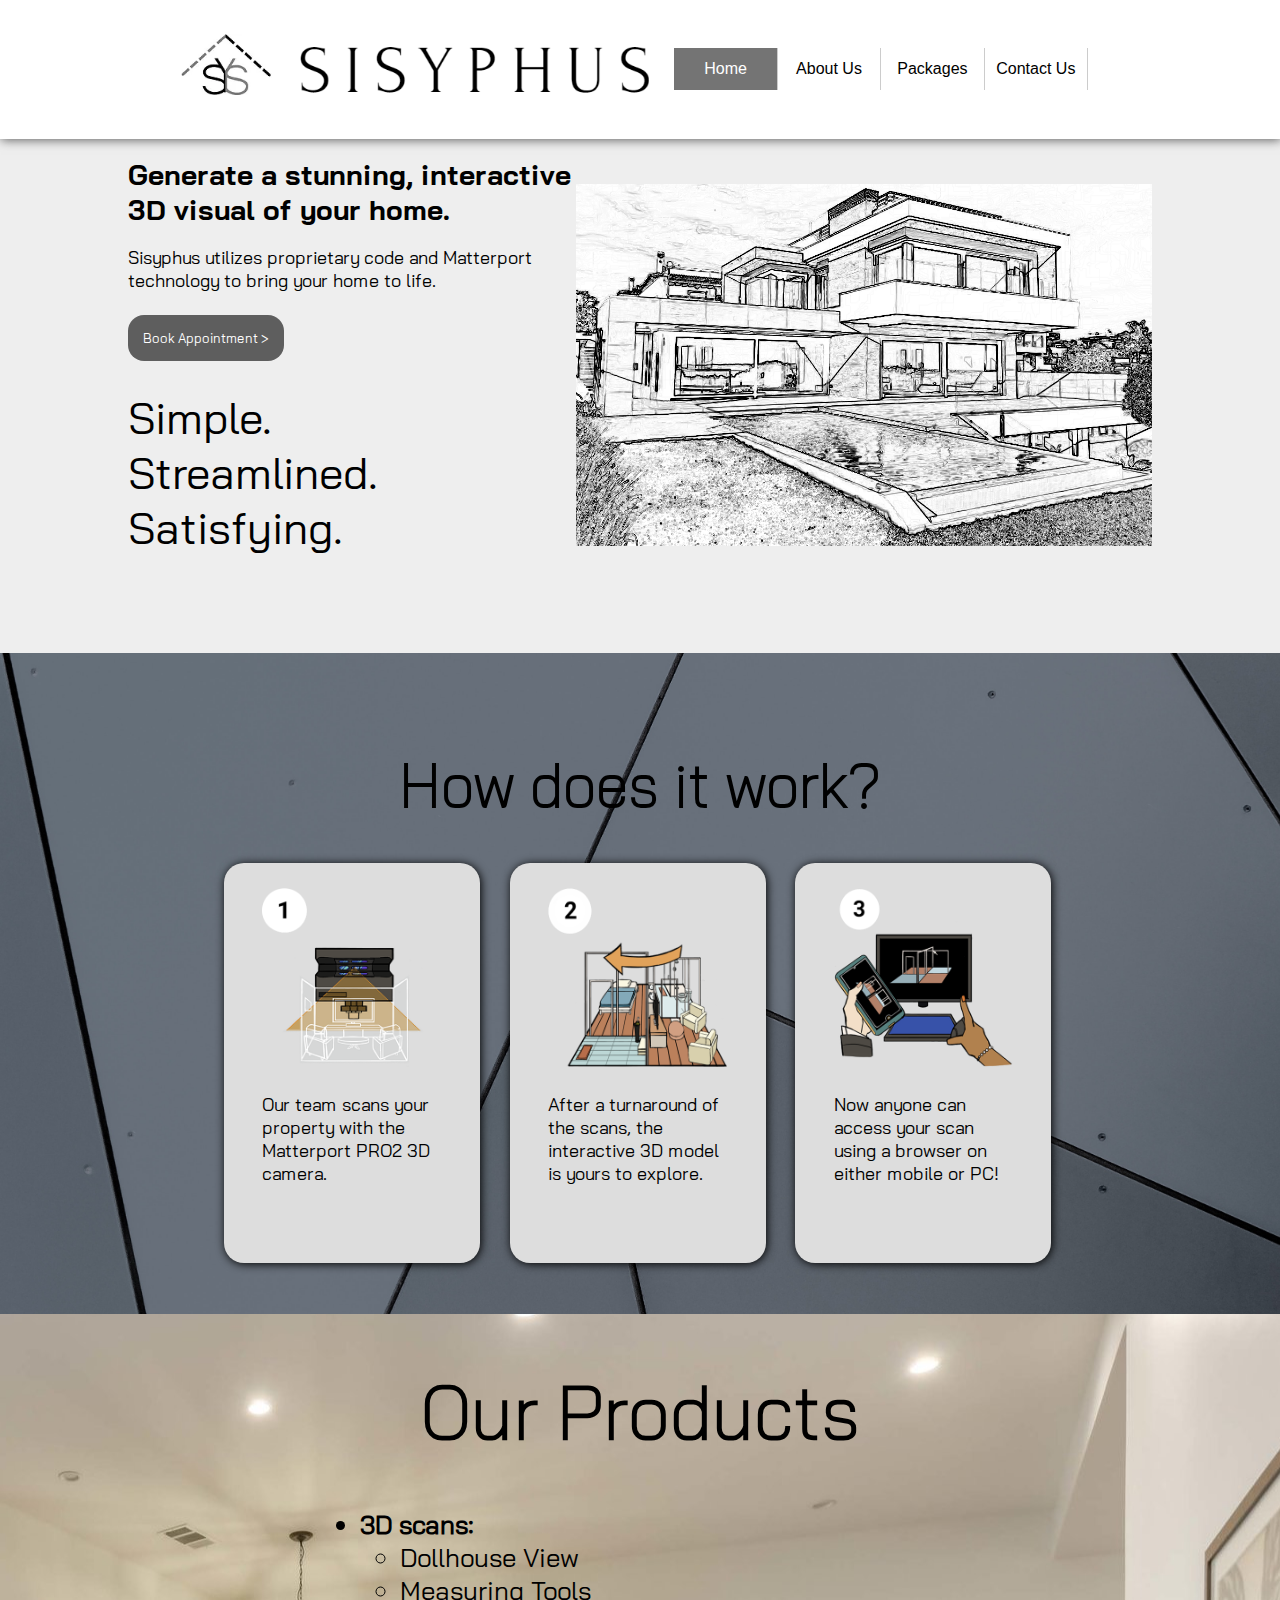
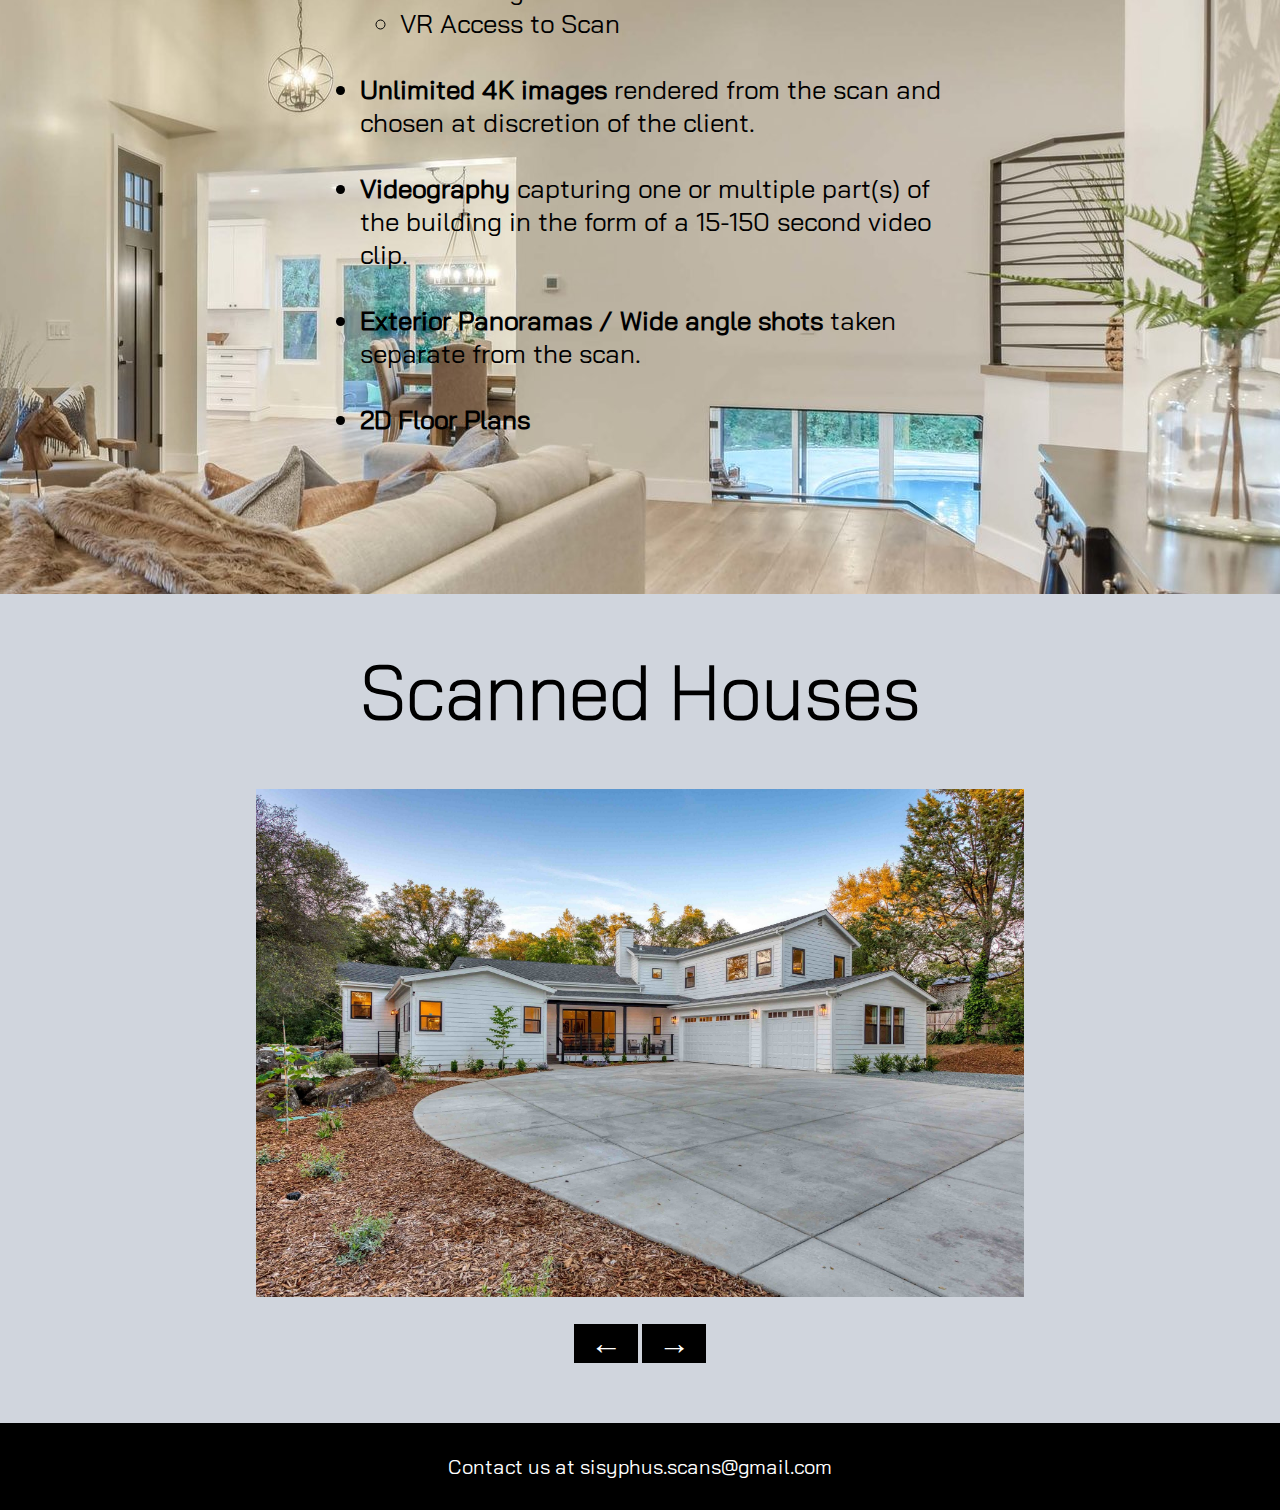
==== commit 46748818: "Replaced text on navbar with image" ====
--- a/index.html
+++ b/index.html
@@ -42,7 +42,7 @@
             </div>
 
             <div id="title_box">
-                <h1>SISYPHUS</h1>
+                <img src="resources/nav_logo.png"/>
             </div>
         </div>
         
